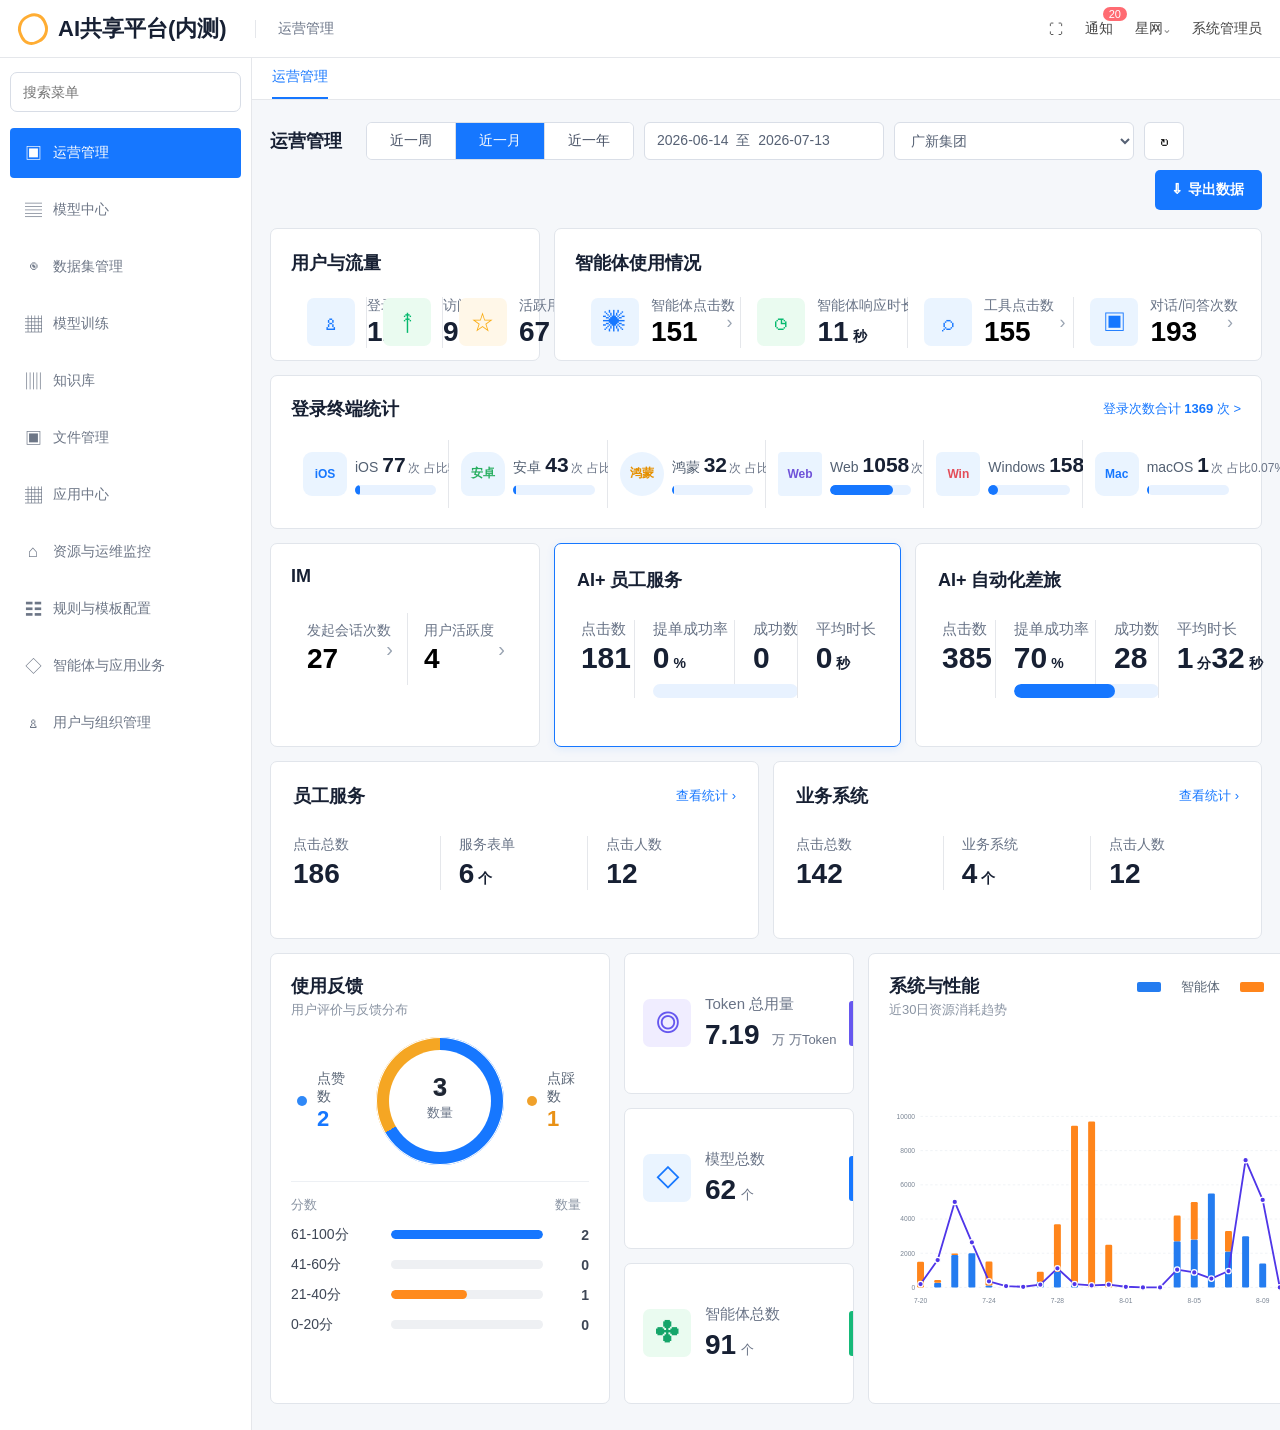
==== index.html @ bff128e5 "Add files via upload" ====
<!doctype html>
<html lang="zh-CN">
<head>
  <meta charset="UTF-8">
  <meta name="viewport" content="width=device-width, initial-scale=1.0">
  <title>AI共享平台 - 运营管理</title>
  <style>
    * { box-sizing: border-box; }
    :root { --blue:#1677ff; --line:#e5e7eb; --muted:#7b8493; --bg:#f5f7fa; --text:#172033; }
    body { margin:0; font-family:"Microsoft YaHei",Arial,sans-serif; color:var(--text); background:var(--bg); font-size:14px; }
    button, select, input { font:inherit; }
    button { cursor:pointer; }
    .topbar { height:58px; background:#fff; border-bottom:1px solid var(--line); display:flex; align-items:center; padding:0 18px; position:sticky; top:0; z-index:5; }
    .brand { display:flex; align-items:center; gap:10px; font-size:22px; font-weight:700; white-space:nowrap; }
    .brand-mark { width:30px; height:30px; border:3px solid #ffad33; border-radius:50% 42% 50% 40%; transform:rotate(-25deg); }
    .crumb { margin-left:28px; padding-left:22px; border-left:1px solid var(--line); color:#697386; }
    .top-actions { margin-left:auto; display:flex; gap:22px; align-items:center; color:#444; }
    .badge { position:relative; }
    .badge::after { content:"20"; position:absolute; top:-13px; right:-14px; background:#ff6b72; color:#fff; border-radius:10px; padding:1px 6px; font-size:11px; }
    .layout { display:grid; grid-template-columns:252px minmax(0,1fr); min-height:calc(100vh - 58px); }
    aside { background:#fff; border-right:1px solid var(--line); padding:14px 10px; }
    .search { width:100%; height:40px; border:1px solid #d8dde6; border-radius:7px; padding:0 12px; color:#687386; }
    nav { margin-top:16px; display:grid; gap:7px; }
    .nav-item { height:50px; display:flex; align-items:center; gap:11px; padding:0 14px; color:#6d7686; border-radius:4px; }
    .nav-item.active { background:var(--blue); color:#fff; }
    .nav-icon { width:18px; text-align:center; font-size:17px; }
    main { min-width:0; }
    .tabbar { height:42px; background:#fff; border-bottom:1px solid var(--line); padding-left:20px; display:flex; align-items:end; }
    .tab { color:var(--blue); border-bottom:2px solid var(--blue); padding:0 0 11px; }
    .content { padding:22px 18px 26px; }
    .toolbar { display:flex; align-items:center; gap:10px; margin-bottom:18px; flex-wrap:wrap; }
    h1 { font-size:18px; margin:0 14px 0 0; }
    .segmented { display:flex; border:1px solid #d9dee7; border-radius:6px; overflow:hidden; background:#fff; }
    .segmented button { border:0; border-right:1px solid #d9dee7; padding:9px 23px; background:#fff; color:#465064; }
    .segmented button:last-child { border-right:0; }
    .segmented button.active { background:var(--blue); color:#fff; }
    .field { height:38px; min-width:240px; border:1px solid #d9dee7; background:#fff; border-radius:6px; padding:0 12px; color:#566174; }
    select.field { min-width:240px; }
    .icon-btn { width:40px; height:38px; border:1px solid #d9dee7; background:#fff; border-radius:6px; font-size:18px; }
    .primary { margin-left:auto; border:0; border-radius:5px; background:var(--blue); color:#fff; height:40px; padding:0 18px; font-weight:600; }
    .grid { display:grid; grid-template-columns:1.05fr 1.35fr 1.35fr; gap:14px; margin-bottom:14px; }
    .card { background:#fff; border:1px solid #e1e5eb; border-radius:7px; min-width:0; }
    .card h2 { font-size:18px; margin:0; }
    .summary { grid-column:span 1; padding:22px 20px 12px; }
    .summary.wide { grid-column:span 2; }
    .metrics { display:grid; grid-template-columns:repeat(3,1fr); margin-top:22px; }
    .metrics.four { grid-template-columns:repeat(4,1fr); }
    .metric { display:flex; gap:12px; align-items:center; padding:0 16px; border-right:1px solid var(--line); min-width:0; }
    .metric:last-child { border-right:0; }
    .smart-action { display:flex; align-items:center; gap:12px; padding:0 16px; border:0; border-right:1px solid var(--line); background:#fff; text-align:left; min-width:0; cursor:pointer; position:relative; }
    .smart-action:last-child { border-right:0; }
    .smart-action:hover,.smart-action:focus-visible { background:#f5f9ff; outline:none; }
    .smart-action:hover .label,.smart-action:focus-visible .label { color:var(--blue); }
    .smart-action::after { content:"›"; position:absolute; right:8px; top:50%; transform:translateY(-50%); color:#9aa4b2; font-size:18px; }
    .smart-action .metric-icon { background:#eaf4ff; color:var(--blue); }
    .smart-action .label,.smart-action .value { display:block; }
    .metric-icon { width:48px; height:48px; border-radius:7px; display:grid; place-items:center; background:#eaf4ff; color:var(--blue); font-size:23px; flex:0 0 auto; }
    .metric:nth-child(2) .metric-icon { background:#eafbf0; color:#05b96e; }
    .metric:nth-child(3) .metric-icon { background:#fff7e8; color:#faad14; }
    .metric:nth-child(4) .metric-icon { background:#fff0f1; color:#ff4d5a; }
    .label { color:#687386; margin-bottom:2px; white-space:nowrap; }
    .value { font-size:28px; font-weight:700; line-height:1.1; }
    .value small { font-size:14px; margin-left:4px; }
    .terminal-card { padding:20px; margin-bottom:14px; }
    .card-title-row { display:flex; align-items:center; justify-content:space-between; }
    .hint { color:#8a93a3; font-size:13px; }
    .link-hint { border:0; background:transparent; padding:4px 0; color:var(--blue); cursor:pointer; }
    .link-hint:hover { text-decoration:underline; }
    .terminal-grid { display:grid; grid-template-columns:repeat(6,minmax(0,1fr)); margin-top:18px; }
    .terminal { position:relative; display:flex; align-items:center; gap:8px; padding:12px; border:0; border-right:1px solid var(--line); background:#fff; text-align:left; min-width:0; }
    .terminal:last-child { border-right:0; }
    .terminal:hover { background:#f7fbff; }
    .terminal.active { background:#f0f7ff; box-shadow:inset 0 -3px var(--blue); }
    .device { width:44px; height:44px; border:0; border-radius:9px; color:var(--blue); background:#eaf4ff; display:grid; place-items:center; font-size:12px; font-weight:700; flex:0 0 auto; }
    .terminal:nth-child(2) .device { color:#27ae60; border-radius:15px 15px 8px 8px; }
    .terminal:nth-child(3) .device { color:#e59000; border-radius:50%; }
    .terminal:nth-child(4) .device { color:#6f52d9; border-radius:4px; }
    .terminal:nth-child(5) .device { color:#e34d59; border-radius:6px; }
    .terminal-main { display:block; min-width:0; flex:1; }
    .terminal-line { display:flex; align-items:baseline; gap:4px; color:#5f6b7c; white-space:nowrap; }
    .terminal-name { color:#536072; font-size:14px; }
    .terminal-value { color:#172033; font-size:21px; font-weight:700; }
    .terminal-value small { font-size:12px; margin-left:2px; font-weight:400; color:#697386; }
    .terminal-share { color:#697386; font-size:12px; }
    .terminal-progress { display:block; height:10px; margin-top:8px; border-radius:6px; overflow:hidden; background:#e8f2ff; }
    .terminal-progress i { display:block; min-width:2px; height:100%; border-radius:6px; background:var(--blue); }
    .business { padding:22px 20px; min-height:164px; }
    .business .metrics { margin-top:26px; grid-template-columns:repeat(2,1fr); }
    .business .metric { padding-left:16px; }
    .im-action { min-height:72px; padding:0 16px; border:0; border-right:1px solid var(--line); background:#fff; text-align:left; cursor:pointer; position:relative; }
    .im-action:last-child { border-right:0; }
    .im-action:hover,.im-action:focus-visible { background:#f5f9ff; outline:none; }
    .im-action:hover .label,.im-action:focus-visible .label { color:var(--blue); }
    .im-action::after { content:"›"; position:absolute; right:14px; top:50%; transform:translateY(-50%); color:#9aa4b2; font-size:20px; }
    .im-action .label,.im-action .value { display:block; }
    .im-action .value { margin-top:4px; }
    .business.ai-card { min-height:204px; padding:24px 22px; }
    .business.ai-card { cursor:pointer; transition:border-color .18s,box-shadow .18s,transform .18s; }
    .business.ai-card:hover,.business.ai-card:focus-visible { border-color:var(--blue); box-shadow:0 4px 14px #1677ff24; transform:translateY(-1px); outline:none; }
    .business.ai-card.featured { border-color:var(--blue); box-shadow:0 2px 8px #1677ff1a; }
    .business.ai-card .metrics { grid-template-columns:.72fr 1.25fr .78fr 1fr; margin-top:28px; }
    .business.ai-card .metric { padding:0 18px; min-height:62px; align-items:flex-start; }
    .business.ai-card .metric:first-child { padding-left:4px; }
    .business.ai-card .metric:last-child { padding-right:0; }
    .business.ai-card .label { font-size:15px; }
    .business.ai-card .value { margin-top:2px; font-size:30px; white-space:nowrap; }
    .service-grid { display:grid; grid-template-columns:repeat(2,minmax(0,1fr)); gap:14px; margin-bottom:14px; }
    .service-card { min-height:178px; padding:22px; cursor:pointer; transition:border-color .18s,box-shadow .18s,transform .18s; }
    .service-card:hover,.service-card:focus-visible { border-color:var(--blue); box-shadow:0 4px 14px #1677ff24; transform:translateY(-1px); outline:none; }
    .service-card-head { display:flex; align-items:center; justify-content:space-between; gap:12px; }
    .service-card-head .more { color:var(--blue); font-size:13px; }
    .service-metrics { display:grid; grid-template-columns:repeat(3,1fr); margin-top:28px; }
    .service-metric { padding:0 18px; border-right:1px solid var(--line); min-width:0; }
    .service-metric:first-child { padding-left:0; }
    .service-metric:last-child { border-right:0; }
    .service-metric .value { margin-top:5px; font-size:28px; }
    .progress { width:145px; max-width:100%; height:14px; border-radius:7px; background:#e8f2ff; overflow:hidden; margin-top:10px; }
    .progress span { display:block; height:100%; background:var(--blue); border-radius:7px; }
    .lower { display:grid; grid-template-columns:minmax(340px,1.5fr) minmax(230px,1fr) minmax(600px,3fr); gap:14px; align-items:stretch; }
    .feedback, .chart { padding:20px; min-height:430px; overflow:hidden; }
    .resource-stats { display:grid; grid-template-rows:repeat(3,1fr); gap:14px; min-width:0; }
    .resource-stat { padding:20px 18px; display:flex; align-items:center; gap:14px; position:relative; overflow:hidden; }
    .resource-stat::after { content:""; position:absolute; right:0; top:34%; width:4px; height:32%; border-radius:3px 0 0 3px; background:#6657ef; }
    .resource-stat:nth-child(2)::after { background:#1677ff; }
    .resource-stat:nth-child(3)::after { background:#16b979; }
    .resource-icon { width:48px; height:48px; border-radius:7px; flex:0 0 auto; display:grid; place-items:center; background:#f0edff; color:#6657ef; font-size:23px; font-weight:700; }
    .resource-stat:nth-child(2) .resource-icon { background:#eaf4ff; color:#1677ff; }
    .resource-stat:nth-child(3) .resource-icon { background:#eafbf0; color:#16a56a; }
    .resource-label { color:#697386; font-size:15px; margin-bottom:5px; white-space:nowrap; }
    .resource-value { font-size:28px; font-weight:700; white-space:nowrap; }
    .resource-value small { font-size:13px; margin-left:5px; color:#697386; font-weight:400; }
    .panel-subtitle { color:#8a94a3; font-size:13px; margin-top:3px; }
    .feedback-overview { display:grid; grid-template-columns:1fr 150px 1fr; align-items:center; gap:12px; padding:18px 6px 16px; }
    .feedback-legend { display:flex; align-items:center; gap:10px; color:#596575; }
    .feedback-legend.right { justify-content:flex-end; }
    .legend-dot { width:10px; height:10px; border-radius:50%; flex:0 0 auto; background:#2f88f7; }
    .legend-dot.negative { background:#f0a12b; }
    .feedback-name { font-size:14px; }
    .feedback-number { font-size:22px; line-height:1.2; color:#1677ff; font-weight:700; }
    .feedback-number.negative { color:#e99116; }
    .donut { width:128px; height:128px; margin:auto; border-radius:50%; background:conic-gradient(#1677ff 0 66.667%,#f5a623 66.667%); position:relative; box-shadow:inset 0 0 0 1px #fff; }
    .donut::after { content:"3\A 数量"; white-space:pre; position:absolute; inset:13px; border-radius:50%; background:#fff; display:grid; place-items:center; text-align:center; color:#687386; font-size:13px; font-weight:400; line-height:1.8; }
    .donut::before { content:"3"; position:absolute; z-index:1; left:0; right:0; top:35px; text-align:center; color:#1f2633; font-size:26px; font-weight:700; }
    .score-list { border-top:1px solid #edf0f4; padding-top:14px; display:grid; gap:12px; }
    .score-head,.score-row { display:grid; grid-template-columns:88px minmax(100px,1fr) 34px; gap:12px; align-items:center; }
    .score-head { color:#8a94a3; font-size:13px; }
    .score-row { color:#3d4655; }
    .score-track { height:9px; border-radius:5px; background:#eef0f3; overflow:hidden; }
    .score-fill { display:block; height:100%; border-radius:5px; background:#1677ff; }
    .score-fill.negative { background:#ff8a1c; }
    .score-count { text-align:right; font-weight:600; }
    .chart-head { display:flex; align-items:flex-start; justify-content:space-between; gap:16px; }
    .chart-legend { display:flex; align-items:center; gap:20px; color:#596575; white-space:nowrap; font-size:13px; padding-top:4px; }
    .legend-bar { width:24px; height:10px; border-radius:2px; background:#247cf0; }
    .legend-bar.api { background:#ff851b; }
    .legend-line { width:24px; height:3px; background:#4f36e8; position:relative; }
    .legend-line::after { content:""; position:absolute; right:-1px; top:50%; width:8px; height:8px; border-radius:50%; background:#4f36e8; border:2px solid #fff; transform:translateY(-50%); box-shadow:0 0 0 1px #4f36e8; }
    .chart-area { height:350px; margin-top:14px; position:relative; }
    .chart-area svg { width:100%; height:100%; display:block; overflow:visible; }
    .chart-grid { stroke:#e7ebf0; stroke-width:1; stroke-dasharray:4 4; }
    .chart-axis-label { fill:#7a8594; font-size:11px; }
    .chart-bar-agent { fill:#247cf0; }
    .chart-bar-api { fill:#ff851b; }
    .chart-line { fill:none; stroke:#4f36e8; stroke-width:3; stroke-linejoin:round; stroke-linecap:round; }
    .chart-point { fill:#4f36e8; stroke:#fff; stroke-width:2; cursor:pointer; }
    .chart-hit { fill:transparent; cursor:pointer; }
    .chart-tooltip { position:absolute; display:none; pointer-events:none; min-width:138px; padding:9px 11px; border-radius:5px; background:#fff; border:1px solid #dfe4eb; box-shadow:0 6px 20px #1f263326; color:#3d4655; font-size:12px; line-height:1.8; z-index:2; }
    .chart-tooltip.show { display:block; }
    .toast { position:fixed; top:74px; left:50%; transform:translateX(-50%); background:#fff; border:1px solid #dfe5ec; box-shadow:0 5px 18px #0002; padding:11px 18px; border-radius:6px; opacity:0; pointer-events:none; transition:.2s; z-index:10; }
    .toast.show { opacity:1; }
    .loading .card { opacity:.55; }
    .detail-page { display:none; padding:0; background:#fff; min-height:calc(100vh - 100px); }
    .detail-page.show { display:block; }
    .dashboard-page.hide { display:none; }
    .detail-head { height:62px; padding:0 24px; border-bottom:1px solid var(--line); display:flex; align-items:center; gap:10px; font-size:17px; font-weight:600; }
    .back-link { border:0; background:transparent; color:var(--blue); padding:0; font-size:17px; }
    .detail-body { padding:22px 28px 28px; }
    .detail-tools { display:flex; justify-content:flex-end; align-items:center; gap:18px; margin-bottom:18px; flex-wrap:wrap; }
    .filters { display:flex; gap:10px; flex:1; justify-content:flex-end; min-width:0; }
    .filters .field { min-width:180px; }
    .filters .search-field { min-width:260px; }
    #detailDates { min-width:220px; }
    .table-wrap { overflow:auto; border:1px solid #edf0f4; border-width:0 0 1px; }
    .data-table { width:100%; border-collapse:collapse; min-width:1320px; table-layout:fixed; }
    .data-table th { height:58px; padding:0 16px; text-align:left; background:#f4f6f9; font-size:15px; white-space:nowrap; }
    .data-table td { height:62px; padding:0 16px; border-bottom:1px solid #eef0f3; color:#3d4655; white-space:nowrap; overflow:hidden; text-overflow:ellipsis; }
    .data-table tbody tr:nth-child(even) { background:#f7f9fc; }
    .data-table tbody tr:hover { background:#eef6ff; }
    .terminal-tag { display:inline-block; min-width:48px; padding:3px 8px; border:1px solid #91caff; border-radius:4px; color:#1677ff; text-align:center; background:#eaf4ff; }
    .status-ok { color:#16a56a; }
    .empty-row td { height:260px; text-align:center; color:#8b94a3; }
    .pagination { display:flex; justify-content:flex-end; align-items:center; gap:9px; padding-top:18px; color:#6f7785; }
    .pagination button { min-width:38px; height:38px; border:1px solid #e0e5ec; background:#f4f6f9; border-radius:4px; color:#333b49; }
    .pagination button.active { background:var(--blue); color:#fff; border-color:var(--blue); }
    .pagination button:disabled { opacity:.45; cursor:not-allowed; }
    .page-size { min-width:100px!important; width:100px; }
    .app-detail-body { padding:22px 28px 32px; }
    .app-toolbar { display:flex; align-items:center; gap:12px; margin-bottom:18px; flex-wrap:wrap; }
    .org-level-switch { position:relative; margin-left:auto; }
    .org-level-trigger { width:250px; height:40px; padding:0 14px; display:flex; align-items:center; justify-content:space-between; border:1px solid #cfd7e3; border-radius:5px; background:#fff; color:#3e4858; font-size:14px; }
    .org-level-trigger:hover,.org-level-trigger[aria-expanded="true"] { border-color:#4096ff; box-shadow:0 0 0 2px rgba(22,119,255,.08); }
    .org-level-trigger .chevron { color:#8b94a3; transition:transform .18s; }
    .org-level-trigger[aria-expanded="true"] .chevron { transform:rotate(180deg); }
    .org-level-menu { position:absolute; z-index:20; top:46px; left:0; width:520px; display:none; grid-template-columns:220px 1fr; border:1px solid #dfe4ec; border-radius:5px; background:#fff; box-shadow:0 8px 24px rgba(31,45,61,.14); overflow:hidden; }
    .org-level-menu.show { display:grid; }
    .org-level-column { min-height:250px; padding:10px 0; }
    .org-level-column + .org-level-column { border-left:1px solid #e8ebf0; }
    .org-level-option { width:100%; min-height:44px; padding:0 16px; display:flex; align-items:center; gap:10px; border:0; background:#fff; color:#4e5969; text-align:left; }
    .org-level-option:hover { background:#f5f9ff; }
    .org-level-option.active { color:#1677ff; font-weight:600; background:#f0f7ff; }
    .org-level-option .radio { width:16px; height:16px; border:1px solid #d6dce5; border-radius:50%; flex:0 0 auto; }
    .org-level-option.active .radio { border:5px solid #4096ff; }
    .org-level-option .next { margin-left:auto; color:#8b94a3; font-size:20px; }
    .app-tabs { display:flex; border-bottom:1px solid var(--line); margin-bottom:18px; }
    .app-tab { height:42px; padding:0 20px; border:0; border-bottom:2px solid transparent; background:#fff; color:#596575; }
    .app-tab.active { color:var(--blue); border-bottom-color:var(--blue); font-weight:600; }
    .app-filters { margin-left:auto; display:flex; gap:10px; }
    .org-level-switch + .app-filters { margin-left:0; }
    .app-summary { display:grid; grid-template-columns:repeat(4,1fr); gap:12px; margin-bottom:18px; }
    .app-summary.hide { display:none; }
    .app-stat { border:1px solid var(--line); background:#fff; border-radius:6px; padding:16px 18px; }
    .app-stat-label { color:#687386; margin-bottom:6px; }
    .app-stat-value { font-size:27px; font-weight:700; }
    .app-stat:nth-child(2) .app-stat-value { color:#1677ff; }
    .app-stat:nth-child(3) .app-stat-value { color:#08a66c; }
    .app-stat:nth-child(4) .app-stat-value { color:#d48806; }
    .app-panel { border:1px solid var(--line); background:#fff; border-radius:7px; overflow:hidden; }
    .app-panel-head { height:54px; padding:0 16px; display:flex; align-items:center; gap:10px; border-bottom:1px solid var(--line); font-size:16px; font-weight:600; }
    .app-panel-head .hint { margin-left:auto; }
    .app-table { width:100%; border-collapse:collapse; table-layout:fixed; }
    .app-table th { height:48px; padding:0 14px; background:#f4f6f9; text-align:left; white-space:nowrap; }
    .app-table td { height:54px; padding:0 14px; border-top:1px solid #edf0f4; color:#3e4858; overflow:hidden; text-overflow:ellipsis; white-space:nowrap; }
    .app-table tbody tr:hover { background:#f7fbff; }
    .app-link { border:0; background:transparent; color:var(--blue); padding:4px; }
    .app-link:disabled { color:#b8c0cc; cursor:not-allowed; text-decoration:none; }
    .app-actions { display:flex; align-items:center; gap:8px; white-space:nowrap; }
    .app-back-org { border:0; background:transparent; color:var(--blue); padding:0; }
    .status-tag { display:inline-block; padding:2px 8px; border-radius:4px; background:#eaf4ff; color:#1677ff; }
    .status-tag.approved { background:#eafbf0; color:#07965f; }
    .status-tag.rejected { background:#fff1f0; color:#cf3f3f; }
    .direct-person-note { margin-left:6px; color:#d46b08; font-size:12px; }
    .app-empty { height:220px!important; text-align:center; color:#8b94a3!important; }
    .app-record-view { display:none; }
    .app-record-view.show { display:block; }
    .app-org-view.hide { display:none; }
    @media (max-width:1200px) { .layout{grid-template-columns:200px 1fr}.grid{grid-template-columns:1fr 1fr}.summary.wide{grid-column:span 1}.terminal-grid{grid-template-columns:repeat(2,1fr)}.terminal:nth-child(even){border-right:0}.terminal:nth-child(-n+4){border-bottom:1px solid var(--line)}.service-grid{grid-template-columns:1fr 1fr}.lower{grid-template-columns:1fr}.primary{margin-left:0}.app-summary{grid-template-columns:repeat(2,1fr)} }
    @media (max-width:760px) { .layout{display:block} aside{display:none}.crumb,.top-actions span:not(:last-child){display:none}.content{padding:14px}.grid{grid-template-columns:1fr}.metrics,.metrics.four{grid-template-columns:1fr}.metric{border-right:0;border-bottom:1px solid var(--line);padding:12px 4px}.terminal-grid{grid-template-columns:1fr}.terminal{border-right:0;border-bottom:1px solid var(--line)!important}.field,select.field{width:100%;min-width:0}.segmented{width:100%}.segmented button{flex:1;padding:9px}.service-grid{grid-template-columns:1fr}.service-metrics{grid-template-columns:1fr}.service-metric{border-right:0;border-bottom:1px solid var(--line);padding:12px 0}.lower{grid-template-columns:1fr}.feedback-overview{grid-template-columns:1fr 118px 1fr}.donut{width:108px;height:108px}.donut::before{top:27px}.chart-head{display:block}.chart-legend{margin-top:10px}.chart-area{height:250px}.detail-body,.app-detail-body{padding:16px}.filters{display:grid;grid-template-columns:1fr;width:100%}.filters .field,.filters .search-field{min-width:0}.pagination{justify-content:flex-start;overflow:auto}.app-summary{grid-template-columns:1fr 1fr}.org-level-switch{width:100%;margin-left:0}.org-level-trigger{width:100%}.org-level-menu{width:100%;grid-template-columns:42% 58%}.app-filters{display:grid;grid-template-columns:1fr;width:100%;margin-left:0}.app-panel{overflow:auto}.app-table{min-width:860px} }
  </style>
</head>
<body>
  <div id="toast" class="toast">数据已刷新</div>
  <header class="topbar">
    <div class="brand"><span class="brand-mark"></span>AI共享平台(内测)</div>
    <div class="crumb">运营管理</div>
    <div class="top-actions"><span>⛶</span><span class="badge">通知</span><span>星网⌄</span><span>系统管理员</span></div>
  </header>
  <div class="layout">
    <aside>
      <input class="search" placeholder="搜索菜单" aria-label="搜索菜单">
      <nav>
        <div class="nav-item active"><span class="nav-icon">▣</span>运营管理</div>
        <div class="nav-item"><span class="nav-icon">▤</span>模型中心</div><div class="nav-item"><span class="nav-icon">◉</span>数据集管理</div>
        <div class="nav-item"><span class="nav-icon">▦</span>模型训练</div><div class="nav-item"><span class="nav-icon">▥</span>知识库</div>
        <div class="nav-item"><span class="nav-icon">▣</span>文件管理</div><div class="nav-item"><span class="nav-icon">▦</span>应用中心</div>
        <div class="nav-item"><span class="nav-icon">⌂</span>资源与运维监控</div><div class="nav-item"><span class="nav-icon">☷</span>规则与模板配置</div>
        <div class="nav-item"><span class="nav-icon">◇</span>智能体与应用业务</div><div class="nav-item"><span class="nav-icon">♙</span>用户与组织管理</div>
      </nav>
    </aside>
    <main>
      <div class="tabbar"><span class="tab">运营管理</span></div>
      <section class="content dashboard-page" id="content">
        <div class="toolbar">
          <h1>运营管理</h1>
          <div class="segmented" id="range"><button>近一周</button><button class="active">近一月</button><button>近一年</button></div>
          <input class="field" id="dates" value="2026-06-14  至  2026-07-13" aria-label="日期范围">
          <select class="field" id="org" aria-label="组织"><option>广新集团</option><option>广新控股</option><option>全部组织</option></select>
          <button class="icon-btn" id="refresh" title="刷新数据" aria-label="刷新数据">↻</button>
          <button class="primary" id="export">⇩&nbsp; 导出数据</button>
        </div>
        <div class="grid">
          <div class="card summary"><h2>用户与流量</h2><div class="metrics">
            <div class="metric"><span class="metric-icon">♙</span><div><div class="label">登录人数</div><div class="value" data-k="login">128</div></div></div>
            <div class="metric"><span class="metric-icon">↟</span><div><div class="label">访问次数</div><div class="value">909</div></div></div>
             <div class="metric"><span class="metric-icon">☆</span><div><div class="label">活跃用户数</div><div class="value">67</div></div></div>
           </div>
          </div>
          <div class="card summary wide"><h2>智能体使用情况</h2><div class="metrics four">
            <button class="smart-action" data-service="agentClick" aria-label="查看智能体点击统计"><span class="metric-icon">✺</span><span><span class="label">智能体点击数</span><span class="value">151</span></span></button>
            <div class="metric"><span class="metric-icon">◷</span><div><div class="label">智能体响应时长</div><div class="value">11<small>秒</small></div></div></div>
            <button class="smart-action" data-service="toolClick" aria-label="查看工具点击统计"><span class="metric-icon">⌕</span><span><span class="label">工具点击数</span><span class="value">155</span></span></button>
            <button class="smart-action" data-service="qaCount" aria-label="查看对话问答统计"><span class="metric-icon">▣</span><span><span class="label">对话/问答次数</span><span class="value">193</span></span></button>
           </div>
         </div>
        </div>

        <div class="card terminal-card">
          <div class="card-title-row"><h2>登录终端统计</h2><button class="hint link-hint" id="terminalHint" title="查看登录记录明细">登录次数合计 <b>1369</b> 次 ></button></div>
          <div class="terminal-grid" id="terminals"></div>
        </div>

        <div class="grid">
          <div class="card business"><h2>IM</h2><div class="metrics"><button class="im-action" data-service="imSession" aria-label="查看发起会话次数统计"><span class="label">发起会话次数</span><span class="value">27</span></button><button class="im-action" data-service="imActive" aria-label="查看用户活跃度统计"><span class="label">用户活跃度</span><span class="value">4</span></button></div></div>
          <div class="card business ai-card featured" data-service="aiEmployee" role="button" tabindex="0" aria-label="查看AI+员工服务申请统计"><h2>AI+ 员工服务</h2><div class="metrics"><div class="metric"><div><div class="label">点击数</div><div class="value">181</div></div></div><div class="metric"><div><div class="label">提单成功率</div><div class="value">0<small>%</small></div><div class="progress"><span style="width:0%"></span></div></div></div><div class="metric"><div><div class="label">成功数</div><div class="value">0</div></div></div><div class="metric"><div><div class="label">平均时长</div><div class="value">0<small>秒</small></div></div></div></div></div>
          <div class="card business ai-card" data-service="travel" role="button" tabindex="0" aria-label="查看AI+自动化差旅申请统计"><h2>AI+ 自动化差旅</h2><div class="metrics"><div class="metric"><div><div class="label">点击数</div><div class="value">385</div></div></div><div class="metric"><div><div class="label">提单成功率</div><div class="value">70<small>%</small></div><div class="progress"><span style="width:70%"></span></div></div></div><div class="metric"><div><div class="label">成功数</div><div class="value">28</div></div></div><div class="metric"><div><div class="label">平均时长</div><div class="value">1<small>分</small>32<small>秒</small></div></div></div></div></div>
        </div>
        <div class="service-grid">
          <div class="card service-card" data-service="employeePortal" role="button" tabindex="0" aria-label="查看员工服务点击统计"><div class="service-card-head"><h2>员工服务</h2><span class="more">查看统计 ›</span></div><div class="service-metrics"><div class="service-metric"><div class="label">点击总数</div><div class="value" data-service-total="employeePortal">0</div></div><div class="service-metric"><div class="label">服务表单</div><div class="value">6<small>个</small></div></div><div class="service-metric"><div class="label">点击人数</div><div class="value" data-service-users="employeePortal">0</div></div></div></div>
          <div class="card service-card" data-service="business" role="button" tabindex="0" aria-label="查看业务系统点击统计"><div class="service-card-head"><h2>业务系统</h2><span class="more">查看统计 ›</span></div><div class="service-metrics"><div class="service-metric"><div class="label">点击总数</div><div class="value" data-service-total="business">0</div></div><div class="service-metric"><div class="label">业务系统</div><div class="value">4<small>个</small></div></div><div class="service-metric"><div class="label">点击人数</div><div class="value" data-service-users="business">0</div></div></div></div>
        </div>
        <div class="lower">
          <div class="card feedback">
            <h2>使用反馈</h2><div class="panel-subtitle">用户评价与反馈分布</div>
            <div class="feedback-overview">
              <div class="feedback-legend"><span class="legend-dot"></span><div><div class="feedback-name">点赞数</div><div class="feedback-number">2</div></div></div>
              <div class="donut" aria-label="反馈总量3条，点赞2条，点踩1条"></div>
              <div class="feedback-legend right"><span class="legend-dot negative"></span><div><div class="feedback-name">点踩数</div><div class="feedback-number negative">1</div></div></div>
            </div>
            <div class="score-list">
              <div class="score-head"><span>分数</span><span></span><span>数量</span></div>
              <div class="score-row"><span>61-100分</span><div class="score-track"><span class="score-fill" style="width:100%"></span></div><span class="score-count">2</span></div>
              <div class="score-row"><span>41-60分</span><div class="score-track"><span class="score-fill" style="width:0%"></span></div><span class="score-count">0</span></div>
              <div class="score-row"><span>21-40分</span><div class="score-track"><span class="score-fill negative" style="width:50%"></span></div><span class="score-count">1</span></div>
              <div class="score-row"><span>0-20分</span><div class="score-track"><span class="score-fill negative" style="width:0%"></span></div><span class="score-count">0</span></div>
            </div>
          </div>
          <div class="resource-stats">
            <div class="card resource-stat"><span class="resource-icon">◎</span><div><div class="resource-label">Token 总用量</div><div class="resource-value">7.19 <small>万 万Token</small></div></div></div>
            <div class="card resource-stat"><span class="resource-icon">◇</span><div><div class="resource-label">模型总数</div><div class="resource-value">62<small>个</small></div></div></div>
            <div class="card resource-stat"><span class="resource-icon">✣</span><div><div class="resource-label">智能体总数</div><div class="resource-value">91<small>个</small></div></div></div>
          </div>
          <div class="card chart">
            <div class="chart-head"><div><h2 id="chartTitle">系统与性能</h2><div class="panel-subtitle">近30日资源消耗趋势</div></div><div class="chart-legend"><span class="legend-bar"></span><span>智能体</span><span class="legend-bar api"></span><span>API调用</span><span class="legend-line"></span><span>人均消耗</span></div></div>
            <div class="chart-area" id="chart"><div class="chart-tooltip" id="chartTooltip"></div></div>
          </div>
        </div>
      </section>
      <section class="detail-page" id="detailPage">
        <div class="detail-head"><button class="back-link" id="backDashboard">运营管理</button><span>›</span><span id="detailTitle">登录终端统计</span></div>
        <div class="app-detail-body">
          <div class="app-tabs"><button class="app-tab active" data-login-view="org">组织机构统计</button><button class="app-tab" data-login-view="records">登录明细</button></div>
          <div class="app-toolbar">
            <strong id="loginSubtitle">按组织机构统计不同终端登录次数</strong>
            <div class="org-level-switch" id="loginOrgLevelSwitch">
              <button class="org-level-trigger" id="loginOrgLevelTrigger" aria-haspopup="true" aria-expanded="false"><span id="loginOrgLevelLabel">广新集团</span><span class="chevron">⌃</span></button>
              <div class="org-level-menu" id="loginOrgLevelMenu">
                <div class="org-level-column"><button class="org-level-option active" id="loginOrgRoot"><span class="radio"></span><span>广新集团</span><span class="next">›</span></button></div>
                <div class="org-level-column" id="loginOrgLevelChildren"></div>
              </div>
            </div>
            <button class="icon-btn" id="loginRefresh" title="刷新登录统计" aria-label="刷新登录统计">↻</button>
          </div>
          <div class="app-summary" id="loginSummary"></div>
          <div class="app-org-view" id="loginOrgView">
            <div class="app-panel"><div class="app-panel-head"><span class="hint" id="loginOrgStatHint"></span></div><table class="app-table"><thead><tr><th style="width:150px">所属企业</th><th style="width:190px">所属部门</th><th>iOS</th><th>安卓</th><th>鸿蒙</th><th>Web</th><th>Windows</th><th>macOS</th><th style="width:90px">登录总数</th><th style="width:300px">操作</th></tr></thead><tbody id="loginOrgRows"></tbody></table></div>
          </div>
          <div class="app-record-view" id="loginRecordView">
            <div class="detail-tools"><button class="app-back-org" id="backLoginOrg">‹ 返回组织统计</button><div class="filters"><input class="field search-field" id="detailSearch" placeholder="搜索访问编号、用户名或 IP" aria-label="搜索明细"><select class="field" id="detailOrg" aria-label="所属企业"><option value="">全部企业</option><option>AI项目组</option><option>集团总部</option><option>香港投资</option><option>国义招标</option><option>广新研究院</option></select><select class="field" id="detailTerminal" aria-label="终端类型"><option value="">全部终端</option><option>iOS</option><option>安卓</option><option>鸿蒙</option><option>Web</option><option>Windows</option><option>macOS</option></select><input class="field" id="detailDates" value="2026-06-14  至  2026-07-13" aria-label="日期范围"></div></div>
            <div class="table-wrap"><table class="data-table"><thead><tr><th style="width:70px">序号</th><th style="width:110px">访问编号</th><th style="width:140px">用户名</th><th style="width:170px">所属企业</th><th style="width:190px">所属部门</th><th style="width:110px">终端类型</th><th style="width:145px">地址</th><th style="width:90px">状态</th><th style="width:120px">描述</th><th style="width:180px">访问时间</th></tr></thead><tbody id="detailRows"></tbody></table></div>
            <div class="pagination"><span id="detailTotal">共 0 条</span><select class="field page-size" id="pageSize"><option value="10">10条/页</option><option value="20">20条/页</option></select><button id="pagePrev" aria-label="上一页">‹</button><span id="pageNumbers"></span><button id="pageNext" aria-label="下一页">›</button></div>
          </div>
        </div>
      </section>
      <section class="detail-page" id="applicationPage">
        <div class="detail-head"><button class="back-link" id="backApplication">运营管理</button><span>›</span><span id="applicationTitle">员工服务点击统计</span></div>
        <div class="app-detail-body">
          <div class="app-tabs"><button class="app-tab active" data-app-view="org">组织机构统计</button><button class="app-tab" id="recordTab" data-app-view="records">点击明细</button></div>
          <div class="app-toolbar">
            <strong id="applicationSubtitle">按组织机构统计不同表单点击总数</strong>
            <div class="org-level-switch" id="orgLevelSwitch">
              <button class="org-level-trigger" id="orgLevelTrigger" aria-haspopup="true" aria-expanded="false"><span id="orgLevelLabel">广新集团</span><span class="chevron">⌃</span></button>
              <div class="org-level-menu" id="orgLevelMenu">
                <div class="org-level-column"><button class="org-level-option active" data-org-level="root"><span class="radio"></span><span>广新集团</span><span class="next">›</span></button></div>
                <div class="org-level-column" id="orgLevelChildren"></div>
              </div>
            </div>
            <div class="app-filters"><input class="field" id="appSearch" placeholder="搜索组织或点击人" aria-label="搜索点击记录"><select class="field" id="appType" aria-label="点击对象"></select><button class="icon-btn" id="appRefresh" title="刷新统计" aria-label="刷新统计">↻</button></div>
          </div>
          <div class="app-summary" id="appSummary"></div>
          <div class="app-org-view" id="appOrgView">
            <div class="app-panel"><div class="app-panel-head"><span class="hint" id="orgStatHint"></span></div><table class="app-table"><thead><tr id="appOrgHead"></tr></thead><tbody id="appOrgRows"></tbody></table></div>
          </div>
          <div class="app-record-view" id="appRecordView">
            <div class="app-panel"><div class="app-panel-head"><button class="app-back-org" id="backOrgStats">‹ 返回组织统计</button><span id="recordPanelTitle">全部点击明细</span><span class="hint" id="recordStatHint"></span></div><table class="app-table"><thead><tr id="appRecordHead"></tr></thead><tbody id="appRecordRows"></tbody></table></div>
          </div>
        </div>
      </section>
    </main>
  </div>
  <script>
    const datasets = {
      '近一周': [18, 10, 7, 250, 37, 0],
      '近一月': [77, 43, 32, 1058, 158, 1],
      '近一年': [924, 516, 384, 12696, 1896, 12]
    };
    const terminalNames = ['iOS', '安卓', '鸿蒙', 'Web', 'Windows', 'macOS'];
    const baseUsers = [
      ['张三','AI项目组','星网','192.0.2.11'],['李四','AI项目组','星网','192.0.2.12'],
      ['王五','集团总部','数智管理部','192.0.2.13'],['赵六','AI项目组','星网','192.0.2.14'],
      ['钱七','香港投资','运营管理部','192.0.2.15'],['孙八','国义招标','信息中心','192.0.2.16'],
      ['周九','广新研究院','数字与人工智能部','192.0.2.17'],['吴十','集团总部','资本投资中心','192.0.2.18'],
      ['郑十一','国义招标','信息中心','192.0.2.19'],['冯十二','集团总部','财务管理部','192.0.2.20'],
      ['陈十三','集团总部','财务资金部','192.0.2.21'],['褚十四','广新研究院','本级（直属人员）','192.0.2.22']
    ];
    const mockLoginRecords = Array.from({length:1369}, (_,i) => {
      const user = baseUsers[i % baseUsers.length];
      const terminal = i < 77 ? 'iOS' : i < 120 ? '安卓' : i < 152 ? '鸿蒙' : i < 1210 ? 'Web' : i < 1368 ? 'Windows' : 'macOS';
      const hour = String(17 - (i % 9)).padStart(2,'0');
      const minute = String((14 + i * 7) % 60).padStart(2,'0');
      const second = String((36 + i * 11) % 60).padStart(2,'0');
      return { id:174187-i*31, name:user[0], org:user[1], dept:user[2], terminal, ip:user[3], status:'成功', desc:'登录成功', time:`2026-07-${String(13-Math.floor(i/42)).padStart(2,'0')} ${hour}:${minute}:${second}` };
    });
    const applicationConfigs = {
      agentClick: { title:'智能体点击数', detailTitle:'智能体点击数统计', prefix:'ZNT', count:151, mode:'click', orgOnly:true, objectLabel:'智能体名称', orgSubtitle:'按机构统计不同智能体点击数，可查看上下级机构', types:['广新智能助手','AI+财务自动差旅','智能问答','法智小新','智能摘要','智能数据'], terms:{ action:'点击', total:'智能体点击数', people:'点击人数', person:'点击人', time:'点击时间', detail:'点击明细', record:'点击记录' } },
      toolClick: { title:'工具点击数', detailTitle:'工具点击数统计', prefix:'GJ', count:155, mode:'click', orgOnly:true, objectLabel:'工具名称', orgSubtitle:'按机构统计不同工具点击数，可查看上下级机构', types:['知识库检索','文件解析','数据查询','表单生成'], terms:{ action:'点击', total:'工具点击数', people:'点击人数', person:'点击人', time:'点击时间', detail:'点击明细', record:'点击记录' } },
      qaCount: { title:'对话/问答次数', detailTitle:'对话/问答次数统计', prefix:'WD', count:193, mode:'click', orgOnly:true, objectLabel:'问答场景', orgSubtitle:'按机构统计不同问答场景次数，可查看上下级机构', types:['智能问答','政策咨询','财务问答','制度查询'], terms:{ action:'问答', total:'对话/问答次数', people:'使用人数', person:'用户', time:'发起时间', detail:'问答明细', record:'问答记录' } },
      imSession: { title:'IM - 发起会话次数', prefix:'IMH', count:27, mode:'im', objectLabel:'统计类型', orgSubtitle:'按机构统计发起会话次数，可下钻查看下级机构', showTypes:false, types:['发起会话'], terms:{ action:'会话', total:'发起会话次数', people:'发起人数', person:'发起人', time:'创建时间', detail:'会话明细', record:'会话记录' } },
      imActive: { title:'IM - 用户活跃度', prefix:'IMY', count:4, mode:'im', objectLabel:'统计类型', orgSubtitle:'按机构统计用户活跃度，可下钻查看下级机构', showTypes:false, types:['用户活跃'], terms:{ action:'活跃', total:'用户活跃数', people:'活跃人数', person:'用户名', time:'活跃时间', detail:'活跃明细', record:'活跃记录' } },
      aiEmployee: { title:'AI+ 员工服务', prefix:'AIYG', count:24, mode:'application', objectLabel:'单据类型', types:['请休假申请','加班申请','收入证明'] },
      travel: { title:'AI+ 自动化差旅', prefix:'CL', count:28, mode:'application', objectLabel:'单据类型', types:['出差申请','日常报账单','单人差旅报账单'] },
      employeePortal: { title:'员工服务', prefix:'YG', count:186, mode:'click', objectLabel:'服务表单', types:['加班申请','相对方准入','请休假','报销单','出差申请','合同申请'] },
      business: { title:'业务系统', prefix:'XT', count:142, mode:'click', objectLabel:'业务系统', types:['数字人力系统','财务共享系统','AI共享平台','法务系统'] }
    };
    function createApplicationRecords(key) {
      const config=applicationConfigs[key],offsets={agentClick:7,toolClick:8,qaCount:9,imSession:2,imActive:4,aiEmployee:1,travel:6,employeePortal:0,business:3};
      return Array.from({length:config.count},(_,i)=>{
        const user=baseUsers[(i*5+offsets[key])%baseUsers.length];
        return { id:`${config.prefix}202608${String(1001+i).padStart(4,'0')}`, name:user[0], org:user[1], dept:user[2], type:config.types[(i+(i%5===0?1:0))%config.types.length], submittedAt:`2026-08-${String(18-(i%15)).padStart(2,'0')} ${String(8+(i%10)).padStart(2,'0')}:${String((i*7)%60).padStart(2,'0')}:${String((i*11)%60).padStart(2,'0')}` };
      });
    }
    const mockApplicationRecords={ agentClick:createApplicationRecords('agentClick'), toolClick:createApplicationRecords('toolClick'), qaCount:createApplicationRecords('qaCount'), imSession:createApplicationRecords('imSession'), imActive:createApplicationRecords('imActive'), aiEmployee:createApplicationRecords('aiEmployee'), travel:createApplicationRecords('travel'), employeePortal:createApplicationRecords('employeePortal'), business:createApplicationRecords('business') };
    let activeRange = '近一月';
    let activeTerminal = '';
    let detailPageNo = 1;
    let loginView = 'org';
    let loginDrillEnterprise = '';
    let loginCurrentEnterprise = '';
    let loginCurrentOrg = '';
    let activeService = 'employeePortal';
    let appView = 'org';
    let appCurrentOrg = '';
    let appCurrentEnterprise = '';
    let appDrillEnterprise = '';
    const terminalBox = document.getElementById('terminals');
    const content = document.getElementById('content');
    const toast = document.getElementById('toast');

    function showToast(message) {
      toast.textContent = message; toast.classList.add('show');
      clearTimeout(window.toastTimer); window.toastTimer = setTimeout(() => toast.classList.remove('show'), 1800);
    }
    function renderTerminals() {
      const values = datasets[activeRange];
      const total = values.reduce((a,b) => a+b, 0);
      terminalBox.innerHTML = terminalNames.map((name,i) => { const share=values[i]/total*100; return `<button class="terminal ${activeTerminal===name?'active':''}" data-name="${name}" title="查看${name}终端登录记录"><span class="device">${name==='Windows'?'Win':name==='macOS'?'Mac':name}</span><span class="terminal-main"><span class="terminal-line"><span class="terminal-name">${name}</span><span class="terminal-value">${values[i]}<small>次</small></span><span class="terminal-share">占比${share.toFixed(2)}%</span></span><span class="terminal-progress"><i style="width:${share}%"></i></span></span></button>` }).join('');
      document.getElementById('terminalHint').innerHTML = `登录次数合计 <b>${total}</b> 次 >`;
      terminalBox.querySelectorAll('button').forEach(btn => btn.onclick = () => {
        activeTerminal = activeTerminal === btn.dataset.name ? '' : btn.dataset.name;
        document.getElementById('chartTitle').textContent = activeTerminal ? `${activeTerminal}终端趋势` : '系统与性能';
        renderTerminals(); showToast(activeTerminal ? `已筛选${activeTerminal}终端` : '已取消终端筛选');
      });
    }
    function renderChart() {
      const agents=[0,280,1900,2000,120,0,0,320,900,250,0,0,0,0,0,2700,2800,5500,2100,3000,1400,0,600,3400,200,3100,3600,1600,2500,900];
      const apiCalls=[1500,160,80,0,1400,0,0,600,2800,9200,9700,2500,0,0,0,1500,2200,0,1200,0,0,0,0,400,0,1100,700,0,1800,400];
      const averages=[5,40,125,66,9,2,1,4,28,5,3,4,1,0,0,26,22,13,24,186,128,0,34,91,9,124,224,76,63,35];
      const start=new Date('2026-07-20T00:00:00');
      const dates=agents.map((_,i)=>{const d=new Date(start);d.setDate(start.getDate()+i);return `${d.getMonth()+1}-${String(d.getDate()).padStart(2,'0')}`});
      const width=920,height=330,pad={left:52,right:50,top:14,bottom:34},plotW=width-pad.left-pad.right,plotH=height-pad.top-pad.bottom;
      const x=i=>pad.left+(plotW/(agents.length-1))*i, yTotal=v=>pad.top+plotH-(v/10000)*plotH, yAvg=v=>pad.top+plotH-(v/250)*plotH;
      const grid=[0,2000,4000,6000,8000,10000];
      const gridSvg=grid.map(v=>{const y=yTotal(v);return `<line class="chart-grid" x1="${pad.left}" y1="${y}" x2="${width-pad.right}" y2="${y}"/><text class="chart-axis-label" x="${pad.left-9}" y="${y+4}" text-anchor="end">${v}</text><text class="chart-axis-label" x="${width-pad.right+9}" y="${y+4}">${Math.round(v/10000*250)}</text>`}).join('');
      const bars=agents.map((agent,i)=>{const api=apiCalls[i],barW=Math.max(7,plotW/agents.length*.42),agentY=yTotal(agent),agentH=pad.top+plotH-agentY,stackY=yTotal(agent+api),apiH=agentY-stackY;return `<rect class="chart-bar-agent" x="${x(i)-barW/2}" y="${agentY}" width="${barW}" height="${agentH}" rx="2"/><rect class="chart-bar-api" x="${x(i)-barW/2}" y="${stackY}" width="${barW}" height="${apiH}" rx="2"/>`}).join('');
      const points=averages.map((v,i)=>`${x(i)},${yAvg(v)}`).join(' ');
      const dots=averages.map((v,i)=>`<circle class="chart-point" cx="${x(i)}" cy="${yAvg(v)}" r="4.5"/>`).join('');
      const labels=dates.map((date,i)=>i%4===0?`<text class="chart-axis-label" x="${x(i)}" y="${height-8}" text-anchor="middle">${date}</text>`:'').join('');
      const hits=agents.map((_,i)=>`<rect class="chart-hit" data-index="${i}" x="${x(i)-plotW/agents.length/2}" y="${pad.top}" width="${plotW/agents.length}" height="${plotH}"/>`).join('');
      document.getElementById('chart').innerHTML=`<svg viewBox="0 0 ${width} ${height}" role="img" aria-label="近30日智能体、API调用与人均消耗趋势">${gridSvg}${bars}<polyline class="chart-line" points="${points}"/>${dots}${labels}${hits}</svg><div class="chart-tooltip" id="chartTooltip"></div>`;
      const tip=document.getElementById('chartTooltip');
      document.querySelectorAll('.chart-hit').forEach(hit=>{hit.onmouseenter=e=>{const i=Number(hit.dataset.index);tip.innerHTML=`<b>2026-${dates[i]}</b><br>智能体：${agents[i].toLocaleString()}<br>API调用：${apiCalls[i].toLocaleString()}<br>人均消耗：${averages[i]}`;tip.classList.add('show')};hit.onmousemove=e=>{const box=document.getElementById('chart').getBoundingClientRect();tip.style.left=`${Math.min(e.clientX-box.left+12,box.width-155)}px`;tip.style.top=`${Math.max(8,e.clientY-box.top-88)}px`};hit.onmouseleave=()=>tip.classList.remove('show')});
    }
    function getFilteredRecords() {
      const keyword = document.getElementById('detailSearch').value.trim().toLowerCase();
      const org = document.getElementById('detailOrg').value;
      const terminal = document.getElementById('detailTerminal').value;
      return mockLoginRecords.filter(row => (!keyword || `${row.id} ${row.name} ${row.ip}`.toLowerCase().includes(keyword)) && (!org || row.org === org) && (!terminal || row.terminal === terminal) && (!loginCurrentEnterprise || row.org===loginCurrentEnterprise) && (!loginCurrentOrg || row.dept===loginCurrentOrg));
    }
    function renderDetails() {
      const filtered = getFilteredRecords();
      const size = Number(document.getElementById('pageSize').value);
      const pages = Math.max(1, Math.ceil(filtered.length / size));
      detailPageNo = Math.min(detailPageNo, pages);
      const rows = filtered.slice((detailPageNo-1)*size, detailPageNo*size);
      document.getElementById('detailRows').innerHTML = rows.length ? rows.map((row,i) => `<tr><td>${(detailPageNo-1)*size+i+1}</td><td>${row.id}</td><td>${row.name}</td><td>${row.org}</td><td>${row.dept}</td><td><span class="terminal-tag">${row.terminal}</span></td><td>${row.ip}</td><td class="status-ok">${row.status}</td><td>${row.desc}</td><td>${row.time}</td></tr>`).join('') : '<tr class="empty-row"><td colspan="10">暂无符合筛选条件的登录记录</td></tr>';
      document.getElementById('detailTotal').textContent = `共 ${filtered.length} 条`;
      const scope=loginCurrentOrg?`${loginCurrentEnterprise} / ${loginCurrentOrg==='本级（直属人员）'?loginCurrentEnterprise:loginCurrentOrg}`:loginCurrentEnterprise||document.getElementById('detailTerminal').value||'全部终端';
      document.getElementById('detailTitle').textContent = `登录终端统计（${scope}）`;
      const visible = pages <= 7 ? Array.from({length:pages},(_,i)=>i+1) : [1,2,3,4,5,'…',pages];
      document.getElementById('pageNumbers').innerHTML = visible.map(p => p === '…' ? '<span style="padding:0 8px">…</span>' : `<button class="${p===detailPageNo?'active':''}" data-page="${p}">${p}</button>`).join('');
      document.querySelectorAll('#pageNumbers button').forEach(btn => btn.onclick = () => { detailPageNo=Number(btn.dataset.page); renderDetails(); });
      document.getElementById('pagePrev').disabled = detailPageNo === 1;
      document.getElementById('pageNext').disabled = detailPageNo === pages;
      document.getElementById('pagePrev').onclick = () => { if(detailPageNo>1){detailPageNo--;renderDetails();} };
      document.getElementById('pageNext').onclick = () => { if(detailPageNo<pages){detailPageNo++;renderDetails();} };
    }
    function closeLoginOrgMenu() {
      document.getElementById('loginOrgLevelMenu').classList.remove('show');
      document.getElementById('loginOrgLevelTrigger').setAttribute('aria-expanded','false');
    }
    function setLoginView(view,enterprise='',org='') {
      loginView=view;loginCurrentEnterprise=enterprise;loginCurrentOrg=org;
      document.querySelectorAll('[data-login-view]').forEach(btn=>btn.classList.toggle('active',btn.dataset.loginView===view));
      document.getElementById('loginOrgView').classList.toggle('hide',view!=='org');
      document.getElementById('loginRecordView').classList.toggle('show',view==='records');
      document.getElementById('loginSummary').classList.toggle('hide',view==='records');
      document.getElementById('loginOrgLevelSwitch').style.display=view==='org'?'block':'none';
      document.getElementById('loginRefresh').style.display=view==='org'?'inline-block':'none';
      if(view==='records'){
        document.getElementById('detailOrg').value=enterprise||'';
        detailPageNo=1;renderDetails();
      } else renderLoginStats();
    }
    function selectLoginOrgLevel(enterprise='') {
      loginDrillEnterprise=enterprise;loginCurrentEnterprise='';loginCurrentOrg='';
      closeLoginOrgMenu();setLoginView('org');
    }
    function renderLoginStats() {
      const terminals=terminalNames,records=mockLoginRecords;
      document.getElementById('loginSummary').innerHTML=[['登录总数',records.length],...terminals.map(name=>[name,records.filter(row=>row.terminal===name).length])].map(item=>`<div class="app-stat"><div class="app-stat-label">${item[0]}</div><div class="app-stat-value">${item[1]}</div></div>`).join('');
      const orgMap=new Map(),enterpriseMap=new Map();
      records.forEach(row=>{
        const key=`${row.org}|${row.dept}`;
        if(!orgMap.has(key))orgMap.set(key,{enterprise:row.org,org:row.dept,direct:row.dept==='本级（直属人员）',records:[]});
        orgMap.get(key).records.push(row);
        if(!enterpriseMap.has(row.org))enterpriseMap.set(row.org,{orgs:new Set()});
        enterpriseMap.get(row.org).orgs.add(row.dept);
      });
      const enterprises=[...enterpriseMap.keys()];
      document.getElementById('loginOrgLevelLabel').textContent=loginDrillEnterprise||'广新集团';
      document.getElementById('loginOrgRoot').classList.toggle('active',!loginDrillEnterprise);
      document.getElementById('loginOrgLevelChildren').innerHTML=enterprises.map(enterprise=>`<button class="org-level-option ${loginDrillEnterprise===enterprise?'active':''}" data-login-enterprise="${enterprise}"><span class="radio"></span><span>${enterprise}</span><span class="next">›</span></button>`).join('');
      document.querySelectorAll('[data-login-enterprise]').forEach(btn=>btn.onclick=e=>{e.stopPropagation();selectLoginOrgLevel(btn.dataset.loginEnterprise)});
      const rows=[...orgMap.values()].filter(item=>!loginDrillEnterprise||item.enterprise===loginDrillEnterprise).sort((a,b)=>b.records.length-a.records.length);
      document.getElementById('loginSubtitle').textContent=loginDrillEnterprise?`查看 ${loginDrillEnterprise} 下级机构登录数据`:'按组织机构统计不同终端登录次数，可下钻查看下级机构';
      document.getElementById('loginOrgStatHint').textContent=`共 ${rows.length} 个机构，${rows.reduce((sum,item)=>sum+item.records.length,0)} 次登录`;
      document.getElementById('loginOrgRows').innerHTML=rows.map(item=>{
        const hasChildren=!loginDrillEnterprise&&item.direct&&(enterpriseMap.get(item.enterprise)?.orgs.size||0)>1;
        const upAction=loginDrillEnterprise?'<button class="app-link" data-login-up>查看上级数据</button>':'<button class="app-link" disabled title="当前已是最高层级">查看上级数据</button>';
        return `<tr><td>${item.enterprise}</td><td>${item.direct?`${item.enterprise}<span class="direct-person-note">（直属人员）</span>`:item.org}</td>${terminals.map(name=>`<td>${item.records.filter(row=>row.terminal===name).length}</td>`).join('')}<td><b>${item.records.length}</b></td><td><div class="app-actions">${hasChildren?`<button class="app-link" data-login-drill="${item.enterprise}">查看下级数据</button>`:'<button class="app-link" disabled title="当前机构无下级数据">查看下级数据</button>'}${upAction}<button class="app-link" data-login-detail-enterprise="${item.enterprise}" data-login-detail-org="${item.org}">查看明细</button></div></td></tr>`;
      }).join('');
      document.querySelectorAll('[data-login-drill]').forEach(btn=>btn.onclick=()=>selectLoginOrgLevel(btn.dataset.loginDrill));
      document.querySelectorAll('[data-login-up]').forEach(btn=>btn.onclick=()=>selectLoginOrgLevel(''));
      document.querySelectorAll('[data-login-detail-org]').forEach(btn=>btn.onclick=()=>setLoginView('records',btn.dataset.loginDetailEnterprise,btn.dataset.loginDetailOrg));
    }
    function openDetails() {
      document.getElementById('detailTerminal').value = activeTerminal;
      document.getElementById('detailDates').value = document.getElementById('dates').value;
      document.getElementById('content').classList.add('hide');
      document.getElementById('detailPage').classList.add('show');
      loginDrillEnterprise='';loginCurrentEnterprise='';loginCurrentOrg='';
      setLoginView('org');window.scrollTo(0,0);
    }
    function closeDetails() {
      document.getElementById('detailPage').classList.remove('show');
      document.getElementById('content').classList.remove('hide'); window.scrollTo(0,0);
    }
    function getApplicationRecords(includeOrg=true) {
      const keyword=document.getElementById('appSearch').value.trim().toLowerCase();
      const type=document.getElementById('appType').value;
      return mockApplicationRecords[activeService].filter(row=>(!type||row.type===type)&&(!keyword||`${row.org} ${row.dept} ${row.name} ${row.id}`.toLowerCase().includes(keyword))&&(!includeOrg||((!appCurrentEnterprise||row.org===appCurrentEnterprise)&&(!appCurrentOrg||row.dept===appCurrentOrg))));
    }
    function getServiceTerms() {
      const config=applicationConfigs[activeService],isClick=config.mode==='click';
      return config.terms||{ action:isClick?'点击':'申请', total:isClick?'点击总数':'申请总数', people:isClick?'点击人数':'提交人数', person:isClick?'点击人':'申请人', time:isClick?'点击时间':'提交时间', detail:isClick?'点击明细':'申请明细', record:isClick?'点击记录':'申请记录' };
    }
    function setApplicationView(view,org='',enterprise='') {
      if(applicationConfigs[activeService].orgOnly)view='org';
      appView=view; appCurrentOrg=org; appCurrentEnterprise=enterprise;
      const terms=getServiceTerms();
      document.querySelectorAll('.app-tab').forEach(btn=>btn.classList.toggle('active',btn.dataset.appView===view));
      document.getElementById('recordTab').textContent=terms.detail;
      document.getElementById('recordTab').style.display=applicationConfigs[activeService].orgOnly?'none':'block';
      document.getElementById('appOrgView').classList.toggle('hide',view!=='org');
      document.getElementById('appRecordView').classList.toggle('show',view==='records');
      document.getElementById('appSummary').classList.toggle('hide',view==='records');
      const displayOrg=org==='本级（直属人员）'?enterprise:org;
      document.getElementById('applicationSubtitle').textContent=view==='org'?`按企业、组织机构统计${applicationConfigs[activeService].objectLabel}${terms.action}总数`:org?`${enterprise} / ${displayOrg}${terms.record}`:enterprise?`${enterprise}全部机构${terms.record}`:`全部${terms.record}`;
      renderApplicationPage();
    }
    function closeOrgLevelMenu() {
      document.getElementById('orgLevelMenu').classList.remove('show');
      document.getElementById('orgLevelTrigger').setAttribute('aria-expanded','false');
    }
    function selectOrgLevel(enterprise='') {
      appDrillEnterprise=enterprise;
      appCurrentEnterprise='';appCurrentOrg='';appView='org';
      closeOrgLevelMenu();renderApplicationPage();
    }
    function renderOrgLevelSwitch(enterprises) {
      document.getElementById('orgLevelLabel').textContent=appDrillEnterprise||'广新集团';
      const rootOption=document.querySelector('[data-org-level="root"]');
      rootOption.classList.toggle('active',!appDrillEnterprise);
      rootOption.onclick=e=>{e.stopPropagation();selectOrgLevel('')};
      document.getElementById('orgLevelChildren').innerHTML=enterprises.map(enterprise=>`<button class="org-level-option ${appDrillEnterprise===enterprise?'active':''}" data-level-enterprise="${enterprise}"><span class="radio"></span><span>${enterprise}</span><span class="next">›</span></button>`).join('');
      document.querySelectorAll('[data-level-enterprise]').forEach(btn=>btn.onclick=e=>{e.stopPropagation();selectOrgLevel(btn.dataset.levelEnterprise)});
    }
    function renderApplicationPage() {
      const config=applicationConfigs[activeService];
      const terms=getServiceTerms();
      const allFiltered=getApplicationRecords(false);
      const typeStats=config.showTypes===false?[]:config.types.map(type=>[type,allFiltered.filter(row=>row.type===type).length]);
      document.getElementById('appSummary').innerHTML=[[terms.total,allFiltered.length],...typeStats].map(item=>`<div class="app-stat"><div class="app-stat-label">${item[0]}</div><div class="app-stat-value">${item[1]}</div></div>`).join('');
      const orgMap=new Map(),enterpriseMap=new Map();
      allFiltered.forEach(row=>{
        const orgKey=`${row.org}|${row.dept}`;
        if(!orgMap.has(orgKey))orgMap.set(orgKey,{enterprise:row.org,org:row.dept,direct:row.dept==='本级（直属人员）',records:[],people:new Set()});
        const orgItem=orgMap.get(orgKey);orgItem.records.push(row);orgItem.people.add(row.name);
        if(!enterpriseMap.has(row.org))enterpriseMap.set(row.org,{enterprise:row.org,records:[],people:new Set(),orgs:new Set()});
        const enterpriseItem=enterpriseMap.get(row.org);enterpriseItem.records.push(row);enterpriseItem.people.add(row.name);enterpriseItem.orgs.add(row.dept);
      });
      renderOrgLevelSwitch([...enterpriseMap.keys()]);
      const orgRows=[...orgMap.values()].filter(item=>!appDrillEnterprise||item.enterprise===appDrillEnterprise).sort((a,b)=>b.records.length-a.records.length);
      const typeHeads=config.showTypes===false?'':config.types.map(type=>`<th>${type}</th>`).join('');
      document.getElementById('appOrgHead').innerHTML=`<th style="width:150px">所属企业</th><th style="width:190px">所属部门</th>${typeHeads}<th style="width:120px">${terms.total}</th><th style="width:100px">${terms.people}</th><th style="width:${config.orgOnly?240:300}px">操作</th>`;
      document.getElementById('applicationSubtitle').textContent=appDrillEnterprise?`查看 ${appDrillEnterprise} 下级机构${terms.action}数据`:(config.orgSubtitle||`按机构统计${config.objectLabel}${terms.action}总数，可下钻查看下级机构`);
      document.getElementById('appOrgRows').innerHTML=orgRows.length?orgRows.map(item=>{
        const hasChildren=!appDrillEnterprise&&item.direct&&(enterpriseMap.get(item.enterprise)?.orgs.size||0)>1;
        const typeCells=config.showTypes===false?'':config.types.map(type=>`<td>${item.records.filter(row=>row.type===type).length}</td>`).join('');
        const actions=config.orgOnly
          ? `${hasChildren?`<button class="app-link" data-drill-enterprise="${item.enterprise}">查看下级数据</button>`:'<button class="app-link" disabled title="当前机构无下级数据">查看下级数据</button>'}${appDrillEnterprise?'<button class="app-link" data-up-level>查看上级数据</button>':'<button class="app-link" disabled title="当前已是最高层级">查看上级数据</button>'}`
          : `${hasChildren?`<button class="app-link" data-drill-enterprise="${item.enterprise}">查看下级数据</button>`:'<button class="app-link" disabled title="当前机构无下级数据">查看下级数据</button>'}${appDrillEnterprise?'<button class="app-link" data-up-level>查看上级数据</button>':'<button class="app-link" disabled title="当前已是最高层级">查看上级数据</button>'}<button class="app-link" data-enterprise="${item.enterprise}" data-org="${item.org}">查看明细</button>`;
        return `<tr><td>${item.enterprise}</td><td>${item.direct?`${item.enterprise}<span class="direct-person-note">（直属人员）</span>`:item.org}</td>${typeCells}<td><b>${item.records.length}</b></td><td>${item.people.size}</td><td><div class="app-actions">${actions}</div></td></tr>`;
      }).join(''):'<tr><td class="app-empty" colspan="8">暂无符合条件的机构统计</td></tr>';
      const visibleDirectCount=orgRows.filter(item=>item.direct).reduce((sum,item)=>sum+item.records.length,0);
      document.getElementById('orgStatHint').textContent=`共 ${orgRows.length} 个机构，${orgRows.reduce((sum,item)=>sum+item.records.length,0)} 条${terms.record}，含 ${visibleDirectCount} 条直属人员${terms.record}`;
      document.querySelectorAll('[data-drill-enterprise]').forEach(btn=>btn.onclick=()=>selectOrgLevel(btn.dataset.drillEnterprise));
      document.querySelectorAll('[data-up-level]').forEach(btn=>btn.onclick=()=>selectOrgLevel(''));
      document.querySelectorAll('.app-link[data-org]').forEach(btn=>btn.onclick=()=>setApplicationView('records',btn.dataset.org,btn.dataset.enterprise));
      const recordRows=getApplicationRecords(true);
      document.getElementById('recordPanelTitle').textContent=appCurrentOrg?`${appCurrentEnterprise} / ${appCurrentOrg==='本级（直属人员）'?appCurrentEnterprise:appCurrentOrg}${terms.detail}`:appCurrentEnterprise?`${appCurrentEnterprise}全部机构${terms.detail}`:`全部${terms.detail}`;
      document.getElementById('recordStatHint').textContent=`共 ${recordRows.length} 条`;
      const typeRecordHead=config.showTypes===false?'':`<th style="width:180px">${config.objectLabel}</th>`;
      document.getElementById('appRecordHead').innerHTML=`<th style="width:70px">序号</th><th style="width:140px">${terms.person}</th><th style="width:180px">企业</th><th style="width:200px">所属部门</th>${typeRecordHead}<th style="width:190px">${terms.time}</th>`;
      document.getElementById('appRecordRows').innerHTML=recordRows.length?recordRows.map((row,i)=>`<tr><td>${i+1}</td><td>${row.name}</td><td>${row.org}</td><td>${row.dept==='本级（直属人员）'?`${row.org}<span class="direct-person-note">（直属人员）</span>`:row.dept}</td>${config.showTypes===false?'':`<td>${row.type}</td>`}<td>${row.submittedAt}</td></tr>`).join(''):`<tr><td class="app-empty" colspan="${config.showTypes===false?5:6}">暂无符合条件的${terms.record}</td></tr>`;
    }
    function openApplication(service) {
      activeService=service;appCurrentOrg='';appCurrentEnterprise='';appDrillEnterprise='';
      const config=applicationConfigs[service];
      const terms=getServiceTerms();
      document.getElementById('applicationTitle').textContent=config.detailTitle||(config.mode==='im'?config.title:`${config.title}${terms.action}统计`);
      document.getElementById('appType').innerHTML=`<option value="">全部${config.objectLabel}</option>${config.types.map(type=>`<option>${type}</option>`).join('')}`;
      document.getElementById('appType').style.display=config.showTypes===false?'none':'block';
      document.getElementById('appSearch').placeholder=`搜索组织或${terms.person}`;
      document.getElementById('appSearch').value='';
      document.getElementById('detailPage').classList.remove('show');
      document.getElementById('content').classList.add('hide');
      document.getElementById('applicationPage').classList.add('show');
      setApplicationView('org');window.scrollTo(0,0);
    }
    function closeApplication() {
      document.getElementById('applicationPage').classList.remove('show');
      document.getElementById('content').classList.remove('hide');window.scrollTo(0,0);
    }
    document.getElementById('range').querySelectorAll('button').forEach(btn => btn.onclick = () => {
      document.querySelector('#range .active').classList.remove('active'); btn.classList.add('active'); activeRange=btn.textContent;
      const dateMap={'近一周':'2026-07-07  至  2026-07-13','近一月':'2026-06-14  至  2026-07-13','近一年':'2025-07-14  至  2026-07-13'};
      document.getElementById('dates').value=dateMap[activeRange]; renderTerminals(); showToast(`已切换为${activeRange}`);
    });
    document.getElementById('org').onchange = e => showToast(`已切换至${e.target.value}`);
    document.getElementById('refresh').onclick = () => { content.classList.add('loading'); setTimeout(()=>{content.classList.remove('loading');renderTerminals();showToast('数据已刷新');},650); };
    document.getElementById('export').onclick = () => {
      const rows = [['终端','登录次数'],...terminalNames.map((n,i)=>[n,datasets[activeRange][i]])];
      const blob = new Blob(['\ufeff'+rows.map(r=>r.join(',')).join('\n')],{type:'text/csv;charset=utf-8'});
      const a=document.createElement('a'); a.href=URL.createObjectURL(blob); a.download='登录终端统计.csv'; a.click(); URL.revokeObjectURL(a.href); showToast('导出成功');
    };
    document.getElementById('terminalHint').onclick = openDetails;
    document.getElementById('backDashboard').onclick = closeDetails;
    document.querySelectorAll('[data-login-view]').forEach(btn=>btn.onclick=()=>setLoginView(btn.dataset.loginView));
    document.getElementById('backLoginOrg').onclick=()=>setLoginView('org');
    document.getElementById('loginOrgLevelTrigger').onclick=e=>{
      e.stopPropagation();
      const menu=document.getElementById('loginOrgLevelMenu'),open=menu.classList.toggle('show');
      e.currentTarget.setAttribute('aria-expanded',String(open));
    };
    document.getElementById('loginOrgLevelMenu').onclick=e=>e.stopPropagation();
    document.getElementById('loginOrgRoot').onclick=e=>{e.stopPropagation();selectLoginOrgLevel('')};
    document.getElementById('loginRefresh').onclick=()=>{renderLoginStats();showToast('登录统计已刷新')};
    document.getElementById('backApplication').onclick = closeApplication;
    document.getElementById('backOrgStats').onclick = () => setApplicationView('org');
    document.getElementById('orgLevelTrigger').onclick = e => {
      e.stopPropagation();
      const menu=document.getElementById('orgLevelMenu');
      const open=menu.classList.toggle('show');
      e.currentTarget.setAttribute('aria-expanded',String(open));
    };
    document.getElementById('orgLevelMenu').onclick=e=>e.stopPropagation();
    document.addEventListener('click',()=>{closeOrgLevelMenu();closeLoginOrgMenu()});
    document.addEventListener('keydown',e=>{if(e.key==='Escape'){closeOrgLevelMenu();closeLoginOrgMenu()}});
    document.querySelectorAll('.app-tab').forEach(btn=>btn.onclick=()=>{if(btn.dataset.appView==='org')appDrillEnterprise='';setApplicationView(btn.dataset.appView)});
    ['appSearch','appType'].forEach(id=>document.getElementById(id).addEventListener(id==='appSearch'?'input':'change',renderApplicationPage));
    document.getElementById('appRefresh').onclick=()=>{renderApplicationPage();showToast(`${getServiceTerms().action}统计已刷新`)};
    document.querySelectorAll('.service-card[data-service],.ai-card[data-service],.im-action[data-service],.smart-action[data-service]').forEach(card=>{const open=()=>openApplication(card.dataset.service);card.onclick=open;card.onkeydown=e=>{if(e.key==='Enter'||e.key===' '){e.preventDefault();open()}}});
    ['detailSearch','detailOrg','detailTerminal','detailDates','pageSize'].forEach(id => document.getElementById(id).addEventListener(id==='detailSearch'?'input':'change', () => { if(id==='detailOrg'){loginCurrentEnterprise='';loginCurrentOrg=''} detailPageNo=1; renderDetails(); }));
    Object.keys(mockApplicationRecords).forEach(key=>{
      const records=mockApplicationRecords[key];
      const total=document.querySelector(`[data-service-total="${key}"]`),users=document.querySelector(`[data-service-users="${key}"]`);
      if(total)total.textContent=records.length;
      if(users)users.textContent=new Set(records.map(row=>row.name)).size;
    });
    renderTerminals(); renderChart();
    if (location.hash === '#detail') openDetails();
    if (location.hash.startsWith('#service=')) {
      const service=location.hash.slice(9);
      if(applicationConfigs[service])openApplication(service);
    }
  </script>
</body>
</html>
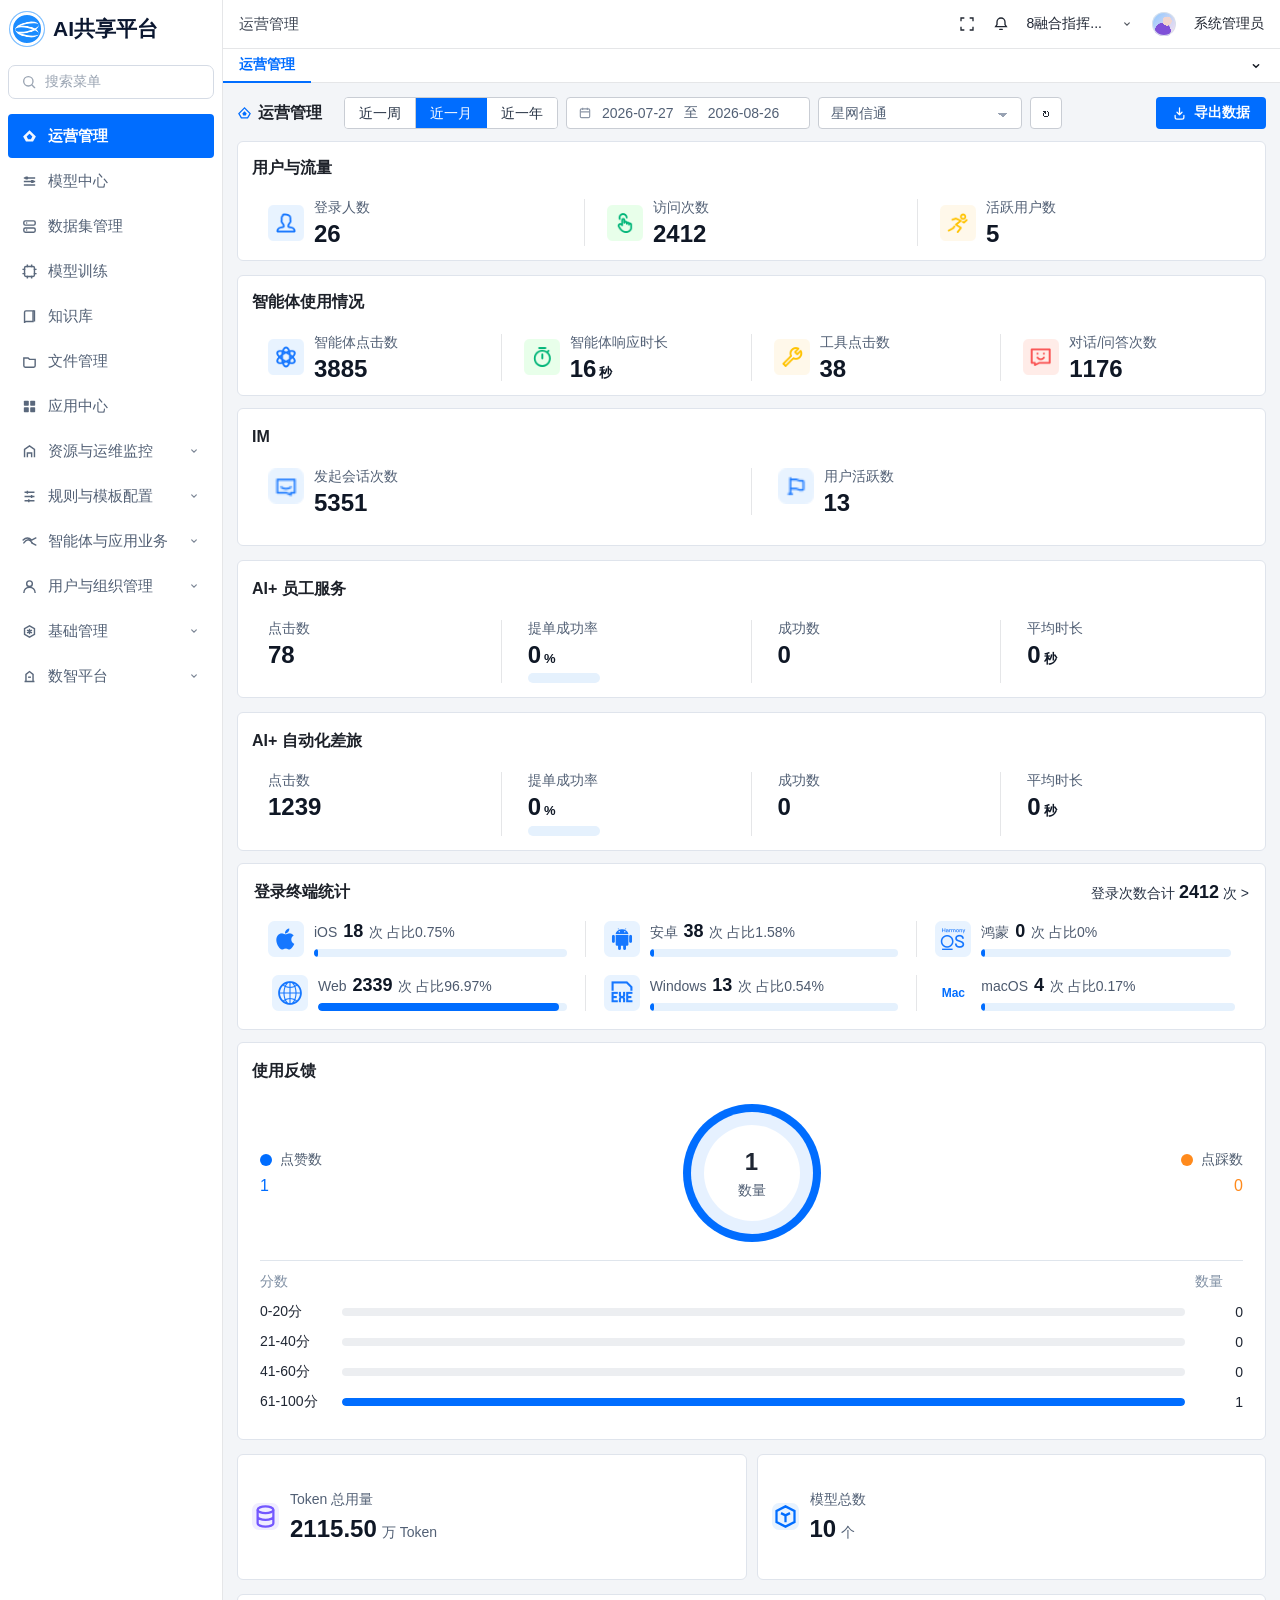
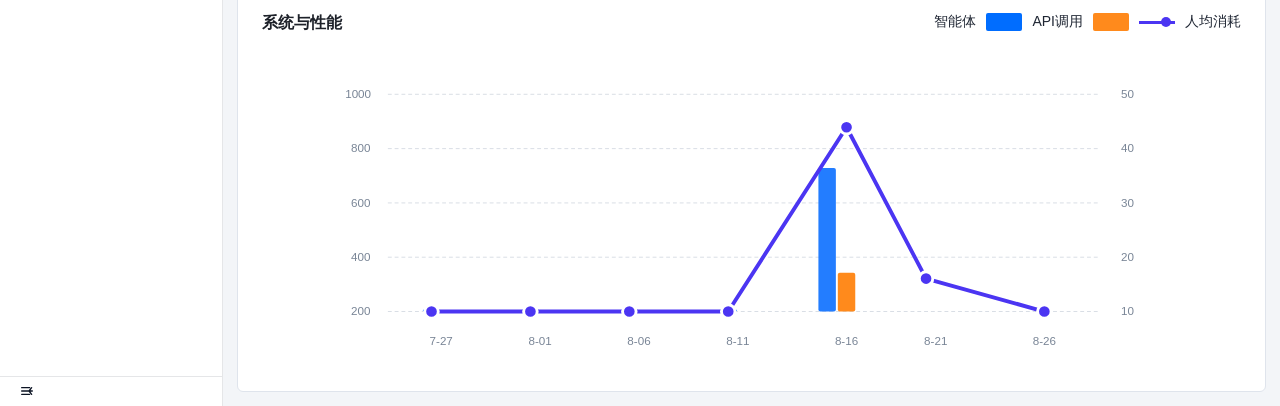
==== commit 76e77c8c: "Update operations management dashboard" ====
--- a/index.html
+++ b/index.html
@@ -6,391 +6,1348 @@
   <title>AI共享平台 - 运营管理</title>
   <style>
     * { box-sizing: border-box; }
-    :root { --blue:#1677ff; --line:#e5e7eb; --muted:#7b8493; --bg:#f5f7fa; --text:#172033; }
-    body { margin:0; font-family:"Microsoft YaHei",Arial,sans-serif; color:var(--text); background:var(--bg); font-size:14px; }
-    button, select, input { font:inherit; }
-    button { cursor:pointer; }
-    .topbar { height:58px; background:#fff; border-bottom:1px solid var(--line); display:flex; align-items:center; padding:0 18px; position:sticky; top:0; z-index:5; }
-    .brand { display:flex; align-items:center; gap:10px; font-size:22px; font-weight:700; white-space:nowrap; }
-    .brand-mark { width:30px; height:30px; border:3px solid #ffad33; border-radius:50% 42% 50% 40%; transform:rotate(-25deg); }
-    .crumb { margin-left:28px; padding-left:22px; border-left:1px solid var(--line); color:#697386; }
-    .top-actions { margin-left:auto; display:flex; gap:22px; align-items:center; color:#444; }
-    .badge { position:relative; }
-    .badge::after { content:"20"; position:absolute; top:-13px; right:-14px; background:#ff6b72; color:#fff; border-radius:10px; padding:1px 6px; font-size:11px; }
-    .layout { display:grid; grid-template-columns:252px minmax(0,1fr); min-height:calc(100vh - 58px); }
-    aside { background:#fff; border-right:1px solid var(--line); padding:14px 10px; }
-    .search { width:100%; height:40px; border:1px solid #d8dde6; border-radius:7px; padding:0 12px; color:#687386; }
-    nav { margin-top:16px; display:grid; gap:7px; }
-    .nav-item { height:50px; display:flex; align-items:center; gap:11px; padding:0 14px; color:#6d7686; border-radius:4px; }
-    .nav-item.active { background:var(--blue); color:#fff; }
-    .nav-icon { width:18px; text-align:center; font-size:17px; }
-    main { min-width:0; }
-    .tabbar { height:42px; background:#fff; border-bottom:1px solid var(--line); padding-left:20px; display:flex; align-items:end; }
-    .tab { color:var(--blue); border-bottom:2px solid var(--blue); padding:0 0 11px; }
-    .content { padding:22px 18px 26px; }
-    .toolbar { display:flex; align-items:center; gap:10px; margin-bottom:18px; flex-wrap:wrap; }
-    h1 { font-size:18px; margin:0 14px 0 0; }
-    .segmented { display:flex; border:1px solid #d9dee7; border-radius:6px; overflow:hidden; background:#fff; }
-    .segmented button { border:0; border-right:1px solid #d9dee7; padding:9px 23px; background:#fff; color:#465064; }
-    .segmented button:last-child { border-right:0; }
-    .segmented button.active { background:var(--blue); color:#fff; }
-    .field { height:38px; min-width:240px; border:1px solid #d9dee7; background:#fff; border-radius:6px; padding:0 12px; color:#566174; }
-    select.field { min-width:240px; }
-    .icon-btn { width:40px; height:38px; border:1px solid #d9dee7; background:#fff; border-radius:6px; font-size:18px; }
-    .primary { margin-left:auto; border:0; border-radius:5px; background:var(--blue); color:#fff; height:40px; padding:0 18px; font-weight:600; }
-    .grid { display:grid; grid-template-columns:1.05fr 1.35fr 1.35fr; gap:14px; margin-bottom:14px; }
-    .card { background:#fff; border:1px solid #e1e5eb; border-radius:7px; min-width:0; }
-    .card h2 { font-size:18px; margin:0; }
-    .summary { grid-column:span 1; padding:22px 20px 12px; }
-    .summary.wide { grid-column:span 2; }
-    .metrics { display:grid; grid-template-columns:repeat(3,1fr); margin-top:22px; }
-    .metrics.four { grid-template-columns:repeat(4,1fr); }
-    .metric { display:flex; gap:12px; align-items:center; padding:0 16px; border-right:1px solid var(--line); min-width:0; }
-    .metric:last-child { border-right:0; }
-    .smart-action { display:flex; align-items:center; gap:12px; padding:0 16px; border:0; border-right:1px solid var(--line); background:#fff; text-align:left; min-width:0; cursor:pointer; position:relative; }
-    .smart-action:last-child { border-right:0; }
-    .smart-action:hover,.smart-action:focus-visible { background:#f5f9ff; outline:none; }
-    .smart-action:hover .label,.smart-action:focus-visible .label { color:var(--blue); }
-    .smart-action::after { content:"›"; position:absolute; right:8px; top:50%; transform:translateY(-50%); color:#9aa4b2; font-size:18px; }
-    .smart-action .metric-icon { background:#eaf4ff; color:var(--blue); }
-    .smart-action .label,.smart-action .value { display:block; }
-    .metric-icon { width:48px; height:48px; border-radius:7px; display:grid; place-items:center; background:#eaf4ff; color:var(--blue); font-size:23px; flex:0 0 auto; }
-    .metric:nth-child(2) .metric-icon { background:#eafbf0; color:#05b96e; }
-    .metric:nth-child(3) .metric-icon { background:#fff7e8; color:#faad14; }
-    .metric:nth-child(4) .metric-icon { background:#fff0f1; color:#ff4d5a; }
-    .label { color:#687386; margin-bottom:2px; white-space:nowrap; }
-    .value { font-size:28px; font-weight:700; line-height:1.1; }
-    .value small { font-size:14px; margin-left:4px; }
-    .terminal-card { padding:20px; margin-bottom:14px; }
-    .card-title-row { display:flex; align-items:center; justify-content:space-between; }
-    .hint { color:#8a93a3; font-size:13px; }
-    .link-hint { border:0; background:transparent; padding:4px 0; color:var(--blue); cursor:pointer; }
-    .link-hint:hover { text-decoration:underline; }
-    .terminal-grid { display:grid; grid-template-columns:repeat(6,minmax(0,1fr)); margin-top:18px; }
-    .terminal { position:relative; display:flex; align-items:center; gap:8px; padding:12px; border:0; border-right:1px solid var(--line); background:#fff; text-align:left; min-width:0; }
-    .terminal:last-child { border-right:0; }
-    .terminal:hover { background:#f7fbff; }
-    .terminal.active { background:#f0f7ff; box-shadow:inset 0 -3px var(--blue); }
-    .device { width:44px; height:44px; border:0; border-radius:9px; color:var(--blue); background:#eaf4ff; display:grid; place-items:center; font-size:12px; font-weight:700; flex:0 0 auto; }
-    .terminal:nth-child(2) .device { color:#27ae60; border-radius:15px 15px 8px 8px; }
-    .terminal:nth-child(3) .device { color:#e59000; border-radius:50%; }
-    .terminal:nth-child(4) .device { color:#6f52d9; border-radius:4px; }
-    .terminal:nth-child(5) .device { color:#e34d59; border-radius:6px; }
-    .terminal-main { display:block; min-width:0; flex:1; }
-    .terminal-line { display:flex; align-items:baseline; gap:4px; color:#5f6b7c; white-space:nowrap; }
-    .terminal-name { color:#536072; font-size:14px; }
-    .terminal-value { color:#172033; font-size:21px; font-weight:700; }
-    .terminal-value small { font-size:12px; margin-left:2px; font-weight:400; color:#697386; }
-    .terminal-share { color:#697386; font-size:12px; }
-    .terminal-progress { display:block; height:10px; margin-top:8px; border-radius:6px; overflow:hidden; background:#e8f2ff; }
-    .terminal-progress i { display:block; min-width:2px; height:100%; border-radius:6px; background:var(--blue); }
-    .business { padding:22px 20px; min-height:164px; }
-    .business .metrics { margin-top:26px; grid-template-columns:repeat(2,1fr); }
-    .business .metric { padding-left:16px; }
-    .im-action { min-height:72px; padding:0 16px; border:0; border-right:1px solid var(--line); background:#fff; text-align:left; cursor:pointer; position:relative; }
-    .im-action:last-child { border-right:0; }
-    .im-action:hover,.im-action:focus-visible { background:#f5f9ff; outline:none; }
-    .im-action:hover .label,.im-action:focus-visible .label { color:var(--blue); }
-    .im-action::after { content:"›"; position:absolute; right:14px; top:50%; transform:translateY(-50%); color:#9aa4b2; font-size:20px; }
-    .im-action .label,.im-action .value { display:block; }
-    .im-action .value { margin-top:4px; }
-    .business.ai-card { min-height:204px; padding:24px 22px; }
-    .business.ai-card { cursor:pointer; transition:border-color .18s,box-shadow .18s,transform .18s; }
-    .business.ai-card:hover,.business.ai-card:focus-visible { border-color:var(--blue); box-shadow:0 4px 14px #1677ff24; transform:translateY(-1px); outline:none; }
-    .business.ai-card.featured { border-color:var(--blue); box-shadow:0 2px 8px #1677ff1a; }
-    .business.ai-card .metrics { grid-template-columns:.72fr 1.25fr .78fr 1fr; margin-top:28px; }
-    .business.ai-card .metric { padding:0 18px; min-height:62px; align-items:flex-start; }
-    .business.ai-card .metric:first-child { padding-left:4px; }
-    .business.ai-card .metric:last-child { padding-right:0; }
-    .business.ai-card .label { font-size:15px; }
-    .business.ai-card .value { margin-top:2px; font-size:30px; white-space:nowrap; }
-    .service-grid { display:grid; grid-template-columns:repeat(2,minmax(0,1fr)); gap:14px; margin-bottom:14px; }
-    .service-card { min-height:178px; padding:22px; cursor:pointer; transition:border-color .18s,box-shadow .18s,transform .18s; }
-    .service-card:hover,.service-card:focus-visible { border-color:var(--blue); box-shadow:0 4px 14px #1677ff24; transform:translateY(-1px); outline:none; }
-    .service-card-head { display:flex; align-items:center; justify-content:space-between; gap:12px; }
-    .service-card-head .more { color:var(--blue); font-size:13px; }
-    .service-metrics { display:grid; grid-template-columns:repeat(3,1fr); margin-top:28px; }
-    .service-metric { padding:0 18px; border-right:1px solid var(--line); min-width:0; }
-    .service-metric:first-child { padding-left:0; }
-    .service-metric:last-child { border-right:0; }
-    .service-metric .value { margin-top:5px; font-size:28px; }
-    .progress { width:145px; max-width:100%; height:14px; border-radius:7px; background:#e8f2ff; overflow:hidden; margin-top:10px; }
-    .progress span { display:block; height:100%; background:var(--blue); border-radius:7px; }
-    .lower { display:grid; grid-template-columns:minmax(340px,1.5fr) minmax(230px,1fr) minmax(600px,3fr); gap:14px; align-items:stretch; }
-    .feedback, .chart { padding:20px; min-height:430px; overflow:hidden; }
-    .resource-stats { display:grid; grid-template-rows:repeat(3,1fr); gap:14px; min-width:0; }
-    .resource-stat { padding:20px 18px; display:flex; align-items:center; gap:14px; position:relative; overflow:hidden; }
-    .resource-stat::after { content:""; position:absolute; right:0; top:34%; width:4px; height:32%; border-radius:3px 0 0 3px; background:#6657ef; }
-    .resource-stat:nth-child(2)::after { background:#1677ff; }
-    .resource-stat:nth-child(3)::after { background:#16b979; }
-    .resource-icon { width:48px; height:48px; border-radius:7px; flex:0 0 auto; display:grid; place-items:center; background:#f0edff; color:#6657ef; font-size:23px; font-weight:700; }
-    .resource-stat:nth-child(2) .resource-icon { background:#eaf4ff; color:#1677ff; }
-    .resource-stat:nth-child(3) .resource-icon { background:#eafbf0; color:#16a56a; }
-    .resource-label { color:#697386; font-size:15px; margin-bottom:5px; white-space:nowrap; }
-    .resource-value { font-size:28px; font-weight:700; white-space:nowrap; }
-    .resource-value small { font-size:13px; margin-left:5px; color:#697386; font-weight:400; }
-    .panel-subtitle { color:#8a94a3; font-size:13px; margin-top:3px; }
-    .feedback-overview { display:grid; grid-template-columns:1fr 150px 1fr; align-items:center; gap:12px; padding:18px 6px 16px; }
-    .feedback-legend { display:flex; align-items:center; gap:10px; color:#596575; }
-    .feedback-legend.right { justify-content:flex-end; }
-    .legend-dot { width:10px; height:10px; border-radius:50%; flex:0 0 auto; background:#2f88f7; }
-    .legend-dot.negative { background:#f0a12b; }
-    .feedback-name { font-size:14px; }
-    .feedback-number { font-size:22px; line-height:1.2; color:#1677ff; font-weight:700; }
-    .feedback-number.negative { color:#e99116; }
-    .donut { width:128px; height:128px; margin:auto; border-radius:50%; background:conic-gradient(#1677ff 0 66.667%,#f5a623 66.667%); position:relative; box-shadow:inset 0 0 0 1px #fff; }
-    .donut::after { content:"3\A 数量"; white-space:pre; position:absolute; inset:13px; border-radius:50%; background:#fff; display:grid; place-items:center; text-align:center; color:#687386; font-size:13px; font-weight:400; line-height:1.8; }
-    .donut::before { content:"3"; position:absolute; z-index:1; left:0; right:0; top:35px; text-align:center; color:#1f2633; font-size:26px; font-weight:700; }
-    .score-list { border-top:1px solid #edf0f4; padding-top:14px; display:grid; gap:12px; }
-    .score-head,.score-row { display:grid; grid-template-columns:88px minmax(100px,1fr) 34px; gap:12px; align-items:center; }
-    .score-head { color:#8a94a3; font-size:13px; }
-    .score-row { color:#3d4655; }
-    .score-track { height:9px; border-radius:5px; background:#eef0f3; overflow:hidden; }
-    .score-fill { display:block; height:100%; border-radius:5px; background:#1677ff; }
-    .score-fill.negative { background:#ff8a1c; }
-    .score-count { text-align:right; font-weight:600; }
-    .chart-head { display:flex; align-items:flex-start; justify-content:space-between; gap:16px; }
-    .chart-legend { display:flex; align-items:center; gap:20px; color:#596575; white-space:nowrap; font-size:13px; padding-top:4px; }
-    .legend-bar { width:24px; height:10px; border-radius:2px; background:#247cf0; }
-    .legend-bar.api { background:#ff851b; }
-    .legend-line { width:24px; height:3px; background:#4f36e8; position:relative; }
-    .legend-line::after { content:""; position:absolute; right:-1px; top:50%; width:8px; height:8px; border-radius:50%; background:#4f36e8; border:2px solid #fff; transform:translateY(-50%); box-shadow:0 0 0 1px #4f36e8; }
-    .chart-area { height:350px; margin-top:14px; position:relative; }
-    .chart-area svg { width:100%; height:100%; display:block; overflow:visible; }
-    .chart-grid { stroke:#e7ebf0; stroke-width:1; stroke-dasharray:4 4; }
-    .chart-axis-label { fill:#7a8594; font-size:11px; }
-    .chart-bar-agent { fill:#247cf0; }
-    .chart-bar-api { fill:#ff851b; }
-    .chart-line { fill:none; stroke:#4f36e8; stroke-width:3; stroke-linejoin:round; stroke-linecap:round; }
-    .chart-point { fill:#4f36e8; stroke:#fff; stroke-width:2; cursor:pointer; }
-    .chart-hit { fill:transparent; cursor:pointer; }
-    .chart-tooltip { position:absolute; display:none; pointer-events:none; min-width:138px; padding:9px 11px; border-radius:5px; background:#fff; border:1px solid #dfe4eb; box-shadow:0 6px 20px #1f263326; color:#3d4655; font-size:12px; line-height:1.8; z-index:2; }
-    .chart-tooltip.show { display:block; }
-    .toast { position:fixed; top:74px; left:50%; transform:translateX(-50%); background:#fff; border:1px solid #dfe5ec; box-shadow:0 5px 18px #0002; padding:11px 18px; border-radius:6px; opacity:0; pointer-events:none; transition:.2s; z-index:10; }
-    .toast.show { opacity:1; }
+    :root {
+      --blue: #006DFF;
+      --blue-deep: #005CD7;
+      --blue-hover: #1C7DFF;
+      --blue-disabled: #86BAFF;
+      --blue-text-disabled: #BEDAFF;
+      --blue-soft: #E8F3FF;
+      --green: #16c784;
+      --green-soft: #eafbf1;
+      --orange: #ffad14;
+      --orange-deep: #ff8a1c;
+      --orange-soft: #fff7e8;
+      --red: #ff6666;
+      --red-soft: #fff0f1;
+      --purple: #4b35f2;
+      --text: #1D2129;
+      --muted: #5C6478;
+      --subtle: #959EA9;
+      --line: #E5E6E8;
+      --line-dark: #C9CDD4;
+      --bg: #f3f5f8;
+      --card: #fff;
+    }
+    html, body { min-height: 100%; }
+    body {
+      margin: 0;
+      color: var(--text);
+      background: var(--bg);
+      font-family: "Microsoft YaHei", "PingFang SC", Arial, sans-serif;
+      font-size: 14px;
+      letter-spacing: 0;
+    }
+    button, input, select { font: inherit; }
+    button { cursor: pointer; }
+    .page {
+      min-height: 100vh;
+      display: grid;
+      grid-template-columns: 223px minmax(0, 1fr);
+      background: var(--bg);
+    }
+    .sidebar {
+      min-width: 0;
+      display: flex;
+      flex-direction: column;
+      background: #fff;
+      border-right: 1px solid var(--line);
+    }
+    .brand {
+      height: 57px;
+      display: flex;
+      align-items: center;
+      gap: 9px;
+      padding: 0 10px;
+      color: #0b1730;
+      font-size: 21px;
+      font-weight: 700;
+      white-space: nowrap;
+    }
+    .brand-mark {
+      position: relative;
+      width: 34px;
+      height: 34px;
+      flex: 0 0 auto;
+      overflow: hidden;
+      border-radius: 50%;
+      background: #1b8cff;
+      box-shadow: inset 0 0 0 3px #fff, 0 0 0 1px #7ebfff;
+    }
+    .brand-mark::before,
+    .brand-mark::after {
+      content: "";
+      position: absolute;
+      left: 5px;
+      right: 5px;
+      height: 7px;
+      border: 2px solid #fff;
+      border-left: 0;
+      border-right: 0;
+      border-radius: 50%;
+    }
+    .brand-mark::before { top: 10px; transform: rotate(-13deg); }
+    .brand-mark::after { bottom: 9px; transform: rotate(11deg); }
+    .menu-search {
+      height: 34px;
+      margin: 8px 8px 15px;
+      display: flex;
+      align-items: center;
+      gap: 8px;
+      padding: 0 12px;
+      color: #9aa4b2;
+      border: 1px solid #d5dbe5;
+      border-radius: 7px;
+      background: #fff;
+    }
+    .menu-search svg { width: 16px; height: 16px; flex: 0 0 auto; }
+    .menu-search span { color: #9aa4b2; }
+    .side-nav {
+      display: grid;
+      gap: 1px;
+      padding: 0 8px;
+    }
+    .side-item {
+      height: 44px;
+      display: flex;
+      align-items: center;
+      gap: 10px;
+      padding: 0 13px;
+      color: #526075;
+      border-radius: 4px;
+      font-size: 15px;
+      white-space: nowrap;
+    }
+    .side-item.active {
+      color: #fff;
+      background: var(--blue);
+      font-weight: 700;
+    }
+    .side-icon {
+      width: 17px;
+      height: 17px;
+      display: grid;
+      place-items: center;
+      color: currentColor;
+      opacity: .95;
+      flex: 0 0 auto;
+    }
+    .side-icon svg,
+    .metric-icon svg,
+    .metric-icon img,
+    .terminal-icon img,
+    .resource-icon svg,
+    .resource-icon img,
+    .nav-svg { width: 100%; height: 100%; display: block; }
+    .chevron {
+      margin-left: auto;
+      width: 14px;
+      height: 14px;
+      color: currentColor;
+      opacity: .76;
+    }
+    .collapse {
+      margin-top: auto;
+      height: 30px;
+      border-top: 1px solid var(--line);
+      display: flex;
+      align-items: center;
+      padding-left: 19px;
+      color: #0b1323;
+      background: #fff;
+    }
+    .collapse svg { width: 16px; height: 16px; }
+    .main {
+      min-width: 0;
+      display: flex;
+      flex-direction: column;
+      background: var(--bg);
+    }
+    .topbar {
+      height: 49px;
+      display: flex;
+      align-items: center;
+      gap: 14px;
+      padding: 0 16px;
+      background: #fff;
+      border-bottom: 1px solid var(--line);
+      flex: 0 0 auto;
+    }
+    .top-title {
+      color: #3b4351;
+      font-size: 15px;
+    }
+    .top-actions {
+      margin-left: auto;
+      display: flex;
+      align-items: center;
+      gap: 18px;
+      color: #202631;
+    }
+    .top-icon {
+      width: 16px;
+      height: 16px;
+      display: grid;
+      place-items: center;
+      color: currentColor;
+    }
+    .tenant {
+      max-width: 118px;
+      overflow: hidden;
+      text-overflow: ellipsis;
+      white-space: nowrap;
+      color: #1f2633;
+    }
+    .avatar {
+      width: 24px;
+      height: 24px;
+      border-radius: 50%;
+      background:
+        radial-gradient(circle at 63% 38%, #f2d5ce 0 21%, transparent 22%),
+        radial-gradient(circle at 45% 78%, #7f50d8 0 34%, transparent 35%),
+        linear-gradient(135deg, #8bc7ff, #ffe0ed);
+      box-shadow: inset 0 0 0 1px #d9e1ea;
+      flex: 0 0 auto;
+    }
+    .tabbar {
+      height: 34px;
+      display: flex;
+      align-items: center;
+      background: #fff;
+      border-bottom: 1px solid var(--line);
+      flex: 0 0 auto;
+    }
+    .tab {
+      height: 34px;
+      min-width: 88px;
+      padding: 0 16px;
+      display: flex;
+      align-items: center;
+      color: var(--blue);
+      border-bottom: 2px solid var(--blue);
+      font-weight: 600;
+    }
+    .tabbar .down {
+      margin-left: auto;
+      margin-right: 16px;
+      width: 16px;
+      height: 16px;
+      color: #151a24;
+    }
+    .workspace {
+      min-width: 0;
+      padding: 14px 14px 14px;
+      flex: 1;
+    }
+    .toolbar {
+      min-height: 32px;
+      display: flex;
+      align-items: center;
+      gap: 8px;
+      margin-bottom: 12px;
+    }
+    h1 {
+      margin: 0 14px 0 0;
+      display: flex;
+      align-items: center;
+      gap: 6px;
+      font-size: 16px;
+      font-weight: 700;
+      white-space: nowrap;
+    }
+    .title-mark {
+      width: 15px;
+      height: 15px;
+      color: var(--blue);
+      flex: 0 0 auto;
+    }
+    .segmented {
+      height: 32px;
+      display: flex;
+      overflow: hidden;
+      border: 1px solid var(--line-dark);
+      border-radius: 4px;
+      background: #fff;
+      flex: 0 0 auto;
+    }
+    .segmented button {
+      min-width: 70px;
+      height: 32px;
+      padding: 0 14px;
+      border: 0;
+      border-right: 1px solid var(--line-dark);
+      background: #fff;
+      color: #263244;
+    }
+    .segmented button:last-child { border-right: 0; }
+    .segmented button.active {
+      color: #fff;
+      background: var(--blue);
+      border-color: var(--blue);
+    }
+    .date-range,
+    .org-select,
+    .refresh {
+      height: 32px;
+      border: 1px solid var(--line-dark);
+      border-radius: 4px;
+      background: #fff;
+      color: #526075;
+    }
+    .date-range {
+      width: 244px;
+      display: flex;
+      align-items: center;
+      gap: 10px;
+      padding: 0 11px;
+      white-space: nowrap;
+    }
+    .date-range svg { width: 14px; height: 14px; color: #8c96a6; flex: 0 0 auto; }
+    .org-select {
+      width: 204px;
+      padding: 0 34px 0 12px;
+      appearance: none;
+      background-image:
+        linear-gradient(45deg, transparent 50%, #98a2b3 50%),
+        linear-gradient(135deg, #98a2b3 50%, transparent 50%);
+      background-position:
+        calc(100% - 18px) 15px,
+        calc(100% - 13px) 15px;
+      background-size: 5px 5px, 5px 5px;
+      background-repeat: no-repeat;
+    }
+    .refresh {
+      width: 32px;
+      display: grid;
+      place-items: center;
+      color: #202631;
+      font-size: 16px;
+    }
+    .export {
+      margin-left: auto;
+      height: 32px;
+      padding: 0 16px;
+      display: inline-flex;
+      align-items: center;
+      justify-content: center;
+      gap: 7px;
+      border: 0;
+      border-radius: 4px;
+      color: #fff;
+      background: var(--blue);
+      font-weight: 600;
+      white-space: nowrap;
+    }
+    .export svg { width: 15px; height: 15px; }
+    .dashboard {
+      min-width: 0;
+      display: grid;
+      gap: 12px;
+    }
+    .top-grid {
+      display: grid;
+      grid-template-columns: minmax(500px, .68fr) minmax(760px, 1fr);
+      gap: 14px;
+    }
+    .middle-grid {
+      display: grid;
+      grid-template-columns: minmax(340px, .78fr) minmax(470px, 1.03fr) minmax(470px, 1.03fr);
+      gap: 14px;
+    }
+    .bottom-grid {
+      display: grid;
+      grid-template-columns: minmax(360px, .65fr) 254px minmax(660px, 1.35fr);
+      gap: 14px;
+      align-items: stretch;
+    }
+    .card {
+      min-width: 0;
+      background: var(--card);
+      border: 1px solid #dfe4ec;
+      border-radius: 6px;
+      overflow: hidden;
+      transition: border-color .15s ease, box-shadow .15s ease;
+    }
+    .dashboard .card:hover,
+    .dashboard .card:focus-visible,
+    .dashboard .card:focus-within {
+      border-color: var(--blue);
+      box-shadow: 0 0 0 1px rgba(22, 119, 255, .18);
+    }
+    .card h2 {
+      margin: 0;
+      font-size: 16px;
+      line-height: 1.2;
+      font-weight: 700;
+    }
+    .summary-card {
+      min-height: 118px;
+      padding: 16px 14px 14px;
+    }
+    .metrics {
+      display: grid;
+      margin-top: 22px;
+    }
+    .metrics.three { grid-template-columns: repeat(3, minmax(0, 1fr)); }
+    .metrics.four { grid-template-columns: repeat(4, minmax(0, 1fr)); }
+    .metrics.two { grid-template-columns: repeat(2, minmax(0, 1fr)); }
+    .metric {
+      min-width: 0;
+      display: flex;
+      align-items: center;
+      gap: 10px;
+      padding: 0 22px;
+      border-right: 1px solid var(--line);
+    }
+    .metric:first-child { padding-left: 16px; }
+    .metric:last-child { padding-right: 16px; border-right: 0; }
+    .metric-icon {
+      width: 36px;
+      height: 36px;
+      display: grid;
+      place-items: center;
+      border-radius: 6px;
+      color: var(--blue);
+      background: transparent;
+      flex: 0 0 auto;
+    }
+    .metric-icon.green,
+    .metric-icon.orange,
+    .metric-icon.red { background: transparent; }
+    .label {
+      color: #526075;
+      margin-bottom: 4px;
+      white-space: nowrap;
+    }
+    .value {
+      color: #0f1725;
+      font-size: 24px;
+      line-height: 1.05;
+      font-weight: 700;
+      white-space: nowrap;
+    }
+    .value small {
+      margin-left: 3px;
+      font-size: 13px;
+      font-weight: 600;
+    }
+    .business-card {
+      min-height: 138px;
+      padding: 18px 14px 14px;
+    }
+    .business-card .metrics { margin-top: 22px; }
+    .business-card .metric {
+      align-items: flex-start;
+      padding: 0 26px;
+    }
+    .business-card .metric:first-child { padding-left: 16px; }
+    .business-card .metric:last-child { padding-right: 16px; }
+    .business-card .value { font-size: 24px; }
+    .business-card .metric:nth-child(2) > div { max-width: 82px; }
+    .business-card .progress { width: 72px; height: 10px; margin-top: 6px; }
+    .progress {
+      width: 122px;
+      max-width: 100%;
+      height: 11px;
+      margin-top: 8px;
+      border-radius: 999px;
+      background: #e5f1fd;
+      overflow: hidden;
+    }
+    .progress span {
+      display: block;
+      height: 100%;
+      min-width: 0;
+      border-radius: 999px;
+      background: var(--blue);
+    }
+    .terminal-card {
+      min-height: 120px;
+      padding: 18px 16px 18px;
+    }
+    .card-title-row {
+      display: flex;
+      align-items: center;
+      justify-content: space-between;
+      gap: 12px;
+    }
+    .total-logins {
+      color: #273244;
+      white-space: nowrap;
+      font-size: 14px;
+    }
+    .total-logins b {
+      font-size: 18px;
+      color: #0f1725;
+    }
+    .terminal-list {
+      margin-top: 18px;
+      display: grid;
+      grid-template-columns: repeat(6, minmax(0, 1fr));
+    }
+    .terminal-item {
+      min-width: 0;
+      display: grid;
+      grid-template-columns: 36px minmax(0, 1fr);
+      align-items: center;
+      gap: 10px;
+      padding: 0 18px;
+      border-right: 1px solid var(--line);
+    }
+    .terminal-item:first-child { padding-left: 14px; }
+    .terminal-item:last-child { border-right: 0; padding-right: 14px; }
+    .terminal-icon {
+      width: 36px;
+      height: 36px;
+      display: grid;
+      place-items: center;
+      border-radius: 6px;
+      color: var(--blue);
+      background: transparent;
+      flex: 0 0 auto;
+      font-size: 12px;
+      font-weight: 700;
+    }
+    .terminal-name {
+      margin-bottom: 7px;
+      color: #4d5a6e;
+      white-space: nowrap;
+      overflow: hidden;
+      text-overflow: ellipsis;
+    }
+    .terminal-name b {
+      color: #0f1725;
+      font-size: 18px;
+      margin: 0 2px;
+    }
+    .terminal-bar {
+      height: 8px;
+      border-radius: 999px;
+      background: #e5f1fd;
+      overflow: hidden;
+    }
+    .terminal-bar span {
+      display: block;
+      height: 100%;
+      min-width: 4px;
+      border-radius: 999px;
+      background: var(--blue);
+    }
+    .feedback-card,
+    .system-card {
+      min-height: 398px;
+      padding: 18px 14px 16px;
+    }
+    .feedback-main {
+      display: grid;
+      grid-template-columns: 1fr 146px 1fr;
+      gap: 8px;
+      align-items: center;
+      margin: 24px 8px 18px;
+    }
+    .feedback-side {
+      display: grid;
+      gap: 8px;
+      justify-items: start;
+      color: #4f5d70;
+    }
+    .feedback-side.right { justify-items: end; }
+    .legend-row {
+      display: inline-flex;
+      align-items: center;
+      gap: 8px;
+      white-space: nowrap;
+    }
+    .dot {
+      width: 12px;
+      height: 12px;
+      border-radius: 50%;
+      background: var(--blue);
+      flex: 0 0 auto;
+    }
+    .dot.orange { background: var(--orange-deep); }
+    .feedback-number {
+      color: var(--blue);
+      font-size: 16px;
+    }
+    .feedback-number.orange { color: var(--orange-deep); }
+    .donut {
+      position: relative;
+      width: 138px;
+      height: 138px;
+      margin: auto;
+      border-radius: 50%;
+      background: conic-gradient(var(--blue) 0 100%, var(--orange-deep) 100% 100%);
+    }
+    .donut::before {
+      content: "";
+      position: absolute;
+      inset: 8px;
+      border-radius: 50%;
+      background: #e6f1ff;
+    }
+    .donut::after {
+      content: "";
+      position: absolute;
+      inset: 21px;
+      border-radius: 50%;
+      background: #fff;
+    }
+    .donut-center {
+      position: absolute;
+      inset: 0;
+      z-index: 1;
+      display: grid;
+      place-content: center;
+      text-align: center;
+      color: #1f2633;
+      font-size: 24px;
+      font-weight: 700;
+      line-height: 1.55;
+    }
+    .donut-center span {
+      color: #526075;
+      font-size: 14px;
+      font-weight: 400;
+    }
+    .score-list {
+      display: grid;
+      gap: 12px;
+      padding: 0 8px;
+    }
+    .score-head,
+    .score-row {
+      display: grid;
+      grid-template-columns: 72px minmax(110px, 1fr) 48px;
+      gap: 10px;
+      align-items: center;
+    }
+    .score-head {
+      padding-top: 12px;
+      color: #8090a4;
+      border-top: 1px solid #dfe5ec;
+    }
+    .score-row { color: #1f2633; }
+    .score-track {
+      height: 8px;
+      overflow: hidden;
+      border-radius: 999px;
+      background: #eceef1;
+    }
+    .score-track span {
+      display: block;
+      height: 100%;
+      min-width: 0;
+      border-radius: 999px;
+      background: var(--blue);
+    }
+    .score-track span.orange { background: var(--orange-deep); }
+    .score-count { text-align: right; }
+    .resource-stack {
+      min-width: 0;
+      display: grid;
+      gap: 10px;
+    }
+    .resource-card {
+      min-height: 126px;
+      padding: 0 14px;
+      display: flex;
+      align-items: center;
+      gap: 11px;
+      background: #fff;
+      border: 1px solid #dfe4ec;
+      border-radius: 6px;
+    }
+    .resource-icon {
+      width: 27px;
+      height: 27px;
+      display: grid;
+      place-items: center;
+      border-radius: 7px;
+      color: #7357ff;
+      background: #f0edff;
+      flex: 0 0 auto;
+    }
+    .resource-card:nth-child(2) .resource-icon {
+      color: var(--blue);
+      background: var(--blue-soft);
+    }
+    .resource-label {
+      color: #526075;
+      margin-bottom: 6px;
+      white-space: nowrap;
+      font-size: 14px;
+    }
+    .resource-value {
+      color: #0f1725;
+      font-size: 24px;
+      font-weight: 700;
+      white-space: nowrap;
+    }
+    .resource-value small {
+      margin-left: 5px;
+      color: #526075;
+      font-size: 14px;
+      font-weight: 400;
+    }
+    .system-card {
+      padding: 18px 24px 16px;
+    }
+    .chart-head {
+      display: flex;
+      align-items: center;
+      justify-content: space-between;
+      gap: 14px;
+      margin-bottom: 8px;
+    }
+    .chart-legend {
+      display: flex;
+      align-items: center;
+      gap: 10px;
+      color: #1f2633;
+      white-space: nowrap;
+    }
+    .legend-bar {
+      width: 36px;
+      height: 18px;
+      display: inline-block;
+      border-radius: 2px;
+      background: var(--blue);
+    }
+    .legend-bar.orange { background: var(--orange-deep); }
+    .legend-line {
+      position: relative;
+      width: 36px;
+      height: 16px;
+      display: inline-block;
+    }
+    .legend-line::before {
+      content: "";
+      position: absolute;
+      left: 0;
+      right: 0;
+      top: 7px;
+      height: 3px;
+      background: var(--purple);
+    }
+    .legend-line::after {
+      content: "";
+      position: absolute;
+      right: 4px;
+      top: 3px;
+      width: 10px;
+      height: 10px;
+      border-radius: 50%;
+      background: var(--purple);
+    }
+    .chart-wrap {
+      height: 320px;
+      margin-top: 2px;
+    }
+    .chart-wrap svg {
+      width: 100%;
+      height: 100%;
+      display: block;
+      overflow: visible;
+    }
+    .axis { fill: #798596; font-size: 12px; }
+    .grid-line { stroke: #d8dde5; stroke-width: 1; stroke-dasharray: 4 3; }
+    .bar-agent { fill: #237dff; }
+    .bar-api { fill: var(--orange-deep); }
+    .line-avg {
+      fill: none;
+      stroke: var(--purple);
+      stroke-width: 4;
+      stroke-linecap: round;
+      stroke-linejoin: round;
+    }
+    .point-avg {
+      fill: var(--purple);
+      stroke: #fff;
+      stroke-width: 3;
+    }
+    .toast {
+      position: fixed;
+      z-index: 30;
+      top: 70px;
+      left: 50%;
+      transform: translateX(-50%);
+      padding: 10px 18px;
+      color: #273244;
+      background: #fff;
+      border: 1px solid #dfe4ec;
+      border-radius: 4px;
+      box-shadow: 0 8px 24px rgba(20, 30, 48, .14);
+      opacity: 0;
+      pointer-events: none;
+      transition: opacity .18s, transform .18s;
+    }
+    .toast.show {
+      opacity: 1;
+      transform: translate(-50%, 6px);
+    }
     .loading .card { opacity:.55; }
-    .detail-page { display:none; padding:0; background:#fff; min-height:calc(100vh - 100px); }
+    .detail-page { display:none; padding:0; background:var(--bg); min-height:calc(100vh - 100px); }
     .detail-page.show { display:block; }
     .dashboard-page.hide { display:none; }
-    .detail-head { height:62px; padding:0 24px; border-bottom:1px solid var(--line); display:flex; align-items:center; gap:10px; font-size:17px; font-weight:600; }
-    .back-link { border:0; background:transparent; color:var(--blue); padding:0; font-size:17px; }
+    .detail-head { height:48px; padding:0 24px; background:#fff; border-bottom:1px solid var(--line); display:flex; align-items:center; gap:8px; font-size:14px; color:var(--subtle); }
+    .back-link { height:32px; border:0; background:transparent; color:var(--muted); padding:0; font-size:14px; display:inline-flex; align-items:center; }
+    .back-link:hover { color:var(--blue-hover); }
+    .breadcrumb-sep { color:#C9CDD4; }
+    .breadcrumb-current { color:var(--text); font-weight:500; }
     .detail-body { padding:22px 28px 28px; }
-    .detail-tools { display:flex; justify-content:flex-end; align-items:center; gap:18px; margin-bottom:18px; flex-wrap:wrap; }
-    .filters { display:flex; gap:10px; flex:1; justify-content:flex-end; min-width:0; }
+    .detail-control-row { min-height:36px; display:flex; align-items:center; justify-content:space-between; gap:16px; margin-bottom:16px; }
+    .detail-tools { min-height:32px; display:flex; justify-content:flex-end; align-items:center; gap:16px; margin-bottom:16px; flex-wrap:wrap; }
+    .filters { display:flex; gap:8px; flex:1; justify-content:flex-end; min-width:0; }
     .filters .field { min-width:180px; }
     .filters .search-field { min-width:260px; }
     #detailDates { min-width:220px; }
-    .table-wrap { overflow:auto; border:1px solid #edf0f4; border-width:0 0 1px; }
-    .data-table { width:100%; border-collapse:collapse; min-width:1320px; table-layout:fixed; }
-    .data-table th { height:58px; padding:0 16px; text-align:left; background:#f4f6f9; font-size:15px; white-space:nowrap; }
-    .data-table td { height:62px; padding:0 16px; border-bottom:1px solid #eef0f3; color:#3d4655; white-space:nowrap; overflow:hidden; text-overflow:ellipsis; }
-    .data-table tbody tr:nth-child(even) { background:#f7f9fc; }
-    .data-table tbody tr:hover { background:#eef6ff; }
-    .terminal-tag { display:inline-block; min-width:48px; padding:3px 8px; border:1px solid #91caff; border-radius:4px; color:#1677ff; text-align:center; background:#eaf4ff; }
+    .table-wrap { overflow:auto; border:1px solid var(--line); border-radius:4px; background:#fff; }
+    .data-table { width:100%; border-collapse:separate; border-spacing:0; min-width:1320px; table-layout:fixed; }
+    .data-table th { height:48px; padding:0 16px; text-align:left; background:#F5F7FA; border-bottom:1px solid var(--line); color:var(--muted); font-size:14px; font-weight:500; white-space:nowrap; overflow:hidden; text-overflow:ellipsis; }
+    .data-table td { height:52px; padding:0 16px; border-bottom:1px solid var(--line); color:#3e4858; white-space:nowrap; overflow:hidden; text-overflow:ellipsis; }
+    .data-table tbody tr:nth-child(even) { background:#F7FAFD; }
+    .data-table tbody tr:hover { background:#F2F8FF; }
+    .terminal-tag { display:inline-flex; min-width:48px; height:24px; padding:0 8px; align-items:center; justify-content:center; border:1px solid #6AA1FF; border-radius:4px; color:var(--blue); text-align:center; background:var(--blue-soft); }
     .status-ok { color:#16a56a; }
     .empty-row td { height:260px; text-align:center; color:#8b94a3; }
-    .pagination { display:flex; justify-content:flex-end; align-items:center; gap:9px; padding-top:18px; color:#6f7785; }
-    .pagination button { min-width:38px; height:38px; border:1px solid #e0e5ec; background:#f4f6f9; border-radius:4px; color:#333b49; }
+    .pagination { display:flex; justify-content:flex-end; align-items:center; gap:8px; padding-top:16px; color:var(--muted); }
+    .pagination button { min-width:32px; height:32px; border:1px solid var(--line-dark); background:#fff; border-radius:4px; color:#1D2129; }
+    .pagination button:hover:not(:disabled) { border-color:var(--blue-hover); color:var(--blue-hover); }
     .pagination button.active { background:var(--blue); color:#fff; border-color:var(--blue); }
-    .pagination button:disabled { opacity:.45; cursor:not-allowed; }
+    .pagination button:disabled { color:#C9CDD4; background:#F7F8FA; cursor:not-allowed; }
+    #pageNumbers,
+    #loginOrgPageNumbers,
+    #appOrgPageNumbers,
+    #appRecordPageNumbers { display:flex; align-items:center; gap:8px; }
     .page-size { min-width:100px!important; width:100px; }
-    .app-detail-body { padding:22px 28px 32px; }
-    .app-toolbar { display:flex; align-items:center; gap:12px; margin-bottom:18px; flex-wrap:wrap; }
+    .app-detail-body { padding:16px 24px 24px; }
+    .app-toolbar { min-height:32px; flex:1 1 auto; display:flex; align-items:center; justify-content:flex-end; gap:8px; margin-bottom:0; flex-wrap:wrap; }
+    .app-toolbar strong { display:none; }
     .org-level-switch { position:relative; margin-left:auto; }
-    .org-level-trigger { width:250px; height:40px; padding:0 14px; display:flex; align-items:center; justify-content:space-between; border:1px solid #cfd7e3; border-radius:5px; background:#fff; color:#3e4858; font-size:14px; }
-    .org-level-trigger:hover,.org-level-trigger[aria-expanded="true"] { border-color:#4096ff; box-shadow:0 0 0 2px rgba(22,119,255,.08); }
-    .org-level-trigger .chevron { color:#8b94a3; transition:transform .18s; }
-    .org-level-trigger[aria-expanded="true"] .chevron { transform:rotate(180deg); }
-    .org-level-menu { position:absolute; z-index:20; top:46px; left:0; width:520px; display:none; grid-template-columns:220px 1fr; border:1px solid #dfe4ec; border-radius:5px; background:#fff; box-shadow:0 8px 24px rgba(31,45,61,.14); overflow:hidden; }
+    .org-level-trigger { position:relative; width:250px; height:32px; padding:0 36px 0 12px; display:flex; align-items:center; justify-content:flex-start; border:1px solid var(--line-dark); border-radius:4px; background:#fff; color:#3e4858; font-size:14px; }
+    .org-level-trigger > span:first-child { min-width:0; overflow:hidden; text-overflow:ellipsis; white-space:nowrap; }
+    .org-level-trigger:hover,.org-level-trigger[aria-expanded="true"] { border-color:var(--blue-hover); box-shadow:0 0 0 2px rgba(0,109,255,.08); }
+    .org-level-trigger .chevron { position:absolute; right:12px; top:50%; width:16px; height:16px; color:#8b94a3; font-size:0; transform:translateY(-50%); transition:transform .18s; }
+    .org-level-trigger .chevron::before { content:""; position:absolute; left:4px; top:4px; width:7px; height:7px; border-right:2px solid currentColor; border-bottom:2px solid currentColor; transform:rotate(45deg); }
+    .org-level-trigger[aria-expanded="true"] .chevron { transform:translateY(-50%) rotate(180deg); }
+    .org-level-menu { position:absolute; z-index:20; top:40px; left:0; width:520px; display:none; grid-template-columns:220px 1fr; border:1px solid var(--line); border-radius:4px; background:#fff; box-shadow:0 4px 10px rgba(0,0,0,.1); overflow:hidden; }
     .org-level-menu.show { display:grid; }
-    .org-level-column { min-height:250px; padding:10px 0; }
-    .org-level-column + .org-level-column { border-left:1px solid #e8ebf0; }
-    .org-level-option { width:100%; min-height:44px; padding:0 16px; display:flex; align-items:center; gap:10px; border:0; background:#fff; color:#4e5969; text-align:left; }
-    .org-level-option:hover { background:#f5f9ff; }
-    .org-level-option.active { color:#1677ff; font-weight:600; background:#f0f7ff; }
-    .org-level-option .radio { width:16px; height:16px; border:1px solid #d6dce5; border-radius:50%; flex:0 0 auto; }
-    .org-level-option.active .radio { border:5px solid #4096ff; }
+    .org-level-column { min-height:240px; padding:8px 0; }
+    .org-level-column + .org-level-column { border-left:1px solid var(--line); }
+    .org-level-option { width:100%; min-height:40px; padding:0 16px; display:flex; align-items:center; gap:8px; border:0; background:#fff; color:var(--muted); text-align:left; }
+    .org-level-option:hover { background:#F7FBFF; color:var(--blue-hover); }
+    .org-level-option.active { color:var(--blue); font-weight:500; background:var(--blue-soft); }
+    .org-level-option .radio { width:14px; height:14px; border:1px solid var(--line-dark); border-radius:50%; flex:0 0 auto; }
+    .org-level-option.active .radio { border:4px solid var(--blue); }
     .org-level-option .next { margin-left:auto; color:#8b94a3; font-size:20px; }
-    .app-tabs { display:flex; border-bottom:1px solid var(--line); margin-bottom:18px; }
-    .app-tab { height:42px; padding:0 20px; border:0; border-bottom:2px solid transparent; background:#fff; color:#596575; }
-    .app-tab.active { color:var(--blue); border-bottom-color:var(--blue); font-weight:600; }
-    .app-filters { margin-left:auto; display:flex; gap:10px; }
+    .app-tabs { height:36px; flex:0 0 auto; display:inline-flex; align-items:stretch; gap:0; border:1px solid var(--line-dark); border-radius:4px; margin-bottom:0; overflow:hidden; background:#fff; }
+    .app-tab { height:100%; min-width:108px; padding:0 14px; display:inline-flex; align-items:center; justify-content:center; border:0; border-right:1px solid var(--line-dark); background:#fff; color:#1D2129; font-weight:400; }
+    .app-tab:last-child { border-right:0; }
+    .app-tab:hover { color:var(--blue-hover); background:#F7FBFF; }
+    .app-tab.active { color:#fff; border-right-color:var(--blue); background:var(--blue); font-weight:500; }
+    .app-tab.active + .app-tab { border-left-color:var(--blue); }
+    .app-filters { margin-left:auto; display:flex; gap:8px; }
+    .login-record-filters { display:none; flex:0 1 auto; justify-content:flex-end; }
+    #appSearch { min-width:220px; }
+    #appType { min-width:220px; }
+    #appStatus { min-width:130px; }
     .org-level-switch + .app-filters { margin-left:0; }
-    .app-summary { display:grid; grid-template-columns:repeat(4,1fr); gap:12px; margin-bottom:18px; }
+    .app-summary { display:grid; grid-template-columns:repeat(auto-fit,minmax(190px,1fr)); gap:16px; margin-bottom:18px; }
     .app-summary.hide { display:none; }
-    .app-stat { border:1px solid var(--line); background:#fff; border-radius:6px; padding:16px 18px; }
-    .app-stat-label { color:#687386; margin-bottom:6px; }
-    .app-stat-value { font-size:27px; font-weight:700; }
-    .app-stat:nth-child(2) .app-stat-value { color:#1677ff; }
-    .app-stat:nth-child(3) .app-stat-value { color:#08a66c; }
-    .app-stat:nth-child(4) .app-stat-value { color:#d48806; }
-    .app-panel { border:1px solid var(--line); background:#fff; border-radius:7px; overflow:hidden; }
-    .app-panel-head { height:54px; padding:0 16px; display:flex; align-items:center; gap:10px; border-bottom:1px solid var(--line); font-size:16px; font-weight:600; }
+    .app-stat { position:relative; min-height:108px; overflow:hidden; border:1px solid #DDE6F4; background:linear-gradient(135deg,#fff 0%,#fff 58%,#F1F7FF 100%); border-radius:6px; padding:18px 18px 16px; box-shadow:0 2px 8px rgba(29,33,41,.06); }
+    .app-stat::after { content:""; position:absolute; right:16px; top:16px; width:50px; height:50px; border-radius:12px; background:var(--blue-soft); opacity:.9; }
+    .app-stat::before { content:""; position:absolute; right:30px; top:30px; z-index:1; width:22px; height:16px; border:3px solid var(--blue); border-radius:4px; opacity:.18; box-shadow:8px -8px 0 -3px var(--blue); }
+    .app-stat-label { position:relative; z-index:2; color:var(--muted); margin-bottom:10px; }
+    .app-stat-value { position:relative; z-index:2; font-size:30px; line-height:1.1; font-weight:700; color:var(--text); }
+    .app-stat:nth-child(2) { background:linear-gradient(135deg,#fff 0%,#fff 56%,#EEF8FF 100%); }
+    .app-stat:nth-child(2) .app-stat-value { color:var(--blue); }
+    .app-stat:nth-child(3) { background:linear-gradient(135deg,#fff 0%,#fff 56%,#EDFFF2 100%); }
+    .app-stat:nth-child(3)::after { background:#E8FFEA; }
+    .app-stat:nth-child(3)::before { border-color:#00B42A; box-shadow:8px -8px 0 -3px #00B42A; }
+    .app-stat:nth-child(3) .app-stat-value { color:#00B42A; }
+    .app-stat:nth-child(4) { background:linear-gradient(135deg,#fff 0%,#fff 56%,#FFF4E8 100%); }
+    .app-stat:nth-child(4)::after { background:#FFF3E8; }
+    .app-stat:nth-child(4)::before { border-color:#FF8018; box-shadow:8px -8px 0 -3px #FF8018; }
+    .app-stat:nth-child(4) .app-stat-value { color:#D25F00; }
+    .app-panel { border:1px solid var(--line); background:#fff; border-radius:6px; overflow:hidden; box-shadow:0 4px 14px rgba(29,33,41,.08); }
+    .app-panel-head { height:48px; padding:0 16px; display:flex; align-items:center; gap:10px; border-bottom:1px solid var(--line); font-size:14px; font-weight:500; color:var(--text); }
     .app-panel-head .hint { margin-left:auto; }
-    .app-table { width:100%; border-collapse:collapse; table-layout:fixed; }
-    .app-table th { height:48px; padding:0 14px; background:#f4f6f9; text-align:left; white-space:nowrap; }
-    .app-table td { height:54px; padding:0 14px; border-top:1px solid #edf0f4; color:#3e4858; overflow:hidden; text-overflow:ellipsis; white-space:nowrap; }
-    .app-table tbody tr:hover { background:#f7fbff; }
-    .app-link { border:0; background:transparent; color:var(--blue); padding:4px; }
+    .table-scroll { overflow:auto; }
+    .table-footer { min-height:56px; padding:12px 16px; display:flex; align-items:center; justify-content:space-between; gap:16px; border-top:1px solid var(--line); background:#fff; }
+    .table-footer .hint { color:var(--muted); white-space:nowrap; }
+    .compact-pagination { padding-top:0; margin-left:auto; }
+    .app-table { width:100%; min-width:1100px; border-collapse:separate; border-spacing:0; table-layout:fixed; }
+    .app-table th { height:48px; padding:0 10px; background:#F5F7FA; border-bottom:1px solid var(--line); color:var(--muted); font-weight:500; text-align:left; white-space:nowrap; overflow:hidden; text-overflow:ellipsis; }
+    .app-table td { height:52px; padding:0 10px; border-bottom:1px solid var(--line); color:#3e4858; overflow:hidden; text-overflow:ellipsis; white-space:nowrap; }
+    .app-table tbody tr:nth-child(even) { background:#F7FAFD; }
+    .app-table tbody tr:hover { background:#F2F8FF; }
+    .app-table .type-stat-col { width:132px; }
+    .app-table .type-stat-cell { width:132px; }
+    .app-table .app-action-col { width:300px; }
+    .app-table .app-action-cell { padding-left:4px; padding-right:24px; overflow:visible; }
+    .app-link { height:24px; display:inline-flex; align-items:center; gap:3px; border:0; background:transparent; color:var(--blue); padding:0 2px; font-size:14px; }
+    .app-link:hover:not(:disabled) { color:var(--blue-hover); }
     .app-link:disabled { color:#b8c0cc; cursor:not-allowed; text-decoration:none; }
-    .app-actions { display:flex; align-items:center; gap:8px; white-space:nowrap; }
-    .app-back-org { border:0; background:transparent; color:var(--blue); padding:0; }
-    .status-tag { display:inline-block; padding:2px 8px; border-radius:4px; background:#eaf4ff; color:#1677ff; }
-    .status-tag.approved { background:#eafbf0; color:#07965f; }
-    .status-tag.rejected { background:#fff1f0; color:#cf3f3f; }
-    .direct-person-note { margin-left:6px; color:#d46b08; font-size:12px; }
+    .app-actions { display:flex; align-items:center; justify-content:flex-start; gap:10px; white-space:nowrap; }
+    .action-icon { position:static; left:36px; top:0; width:16px; height:16px; min-width:16px; opacity:1; z-index:1; color:currentColor; }
+    .action-label { line-height:16px; }
+    .app-back-org { height:32px; border:0; background:transparent; color:var(--blue); padding:0; }
+    .app-back-org:hover { color:var(--blue-hover); }
+    .status-tag { display:inline-flex; height:24px; align-items:center; padding:0 8px; border-radius:4px; background:var(--blue-soft); color:var(--blue); }
+    .status-tag.approved { background:#E8FFEA; color:#00B42A; }
+    .status-tag.rejected { background:#FFECE8; color:#F53F3F; }
+    .direct-person-note { height:20px; margin-left:6px; padding:0 6px; display:inline-flex; align-items:center; border-radius:4px; color:#D25F00; background:#FFF3E8; font-size:12px; }
     .app-empty { height:220px!important; text-align:center; color:#8b94a3!important; }
     .app-record-view { display:none; }
     .app-record-view.show { display:block; }
     .app-org-view.hide { display:none; }
-    @media (max-width:1200px) { .layout{grid-template-columns:200px 1fr}.grid{grid-template-columns:1fr 1fr}.summary.wide{grid-column:span 1}.terminal-grid{grid-template-columns:repeat(2,1fr)}.terminal:nth-child(even){border-right:0}.terminal:nth-child(-n+4){border-bottom:1px solid var(--line)}.service-grid{grid-template-columns:1fr 1fr}.lower{grid-template-columns:1fr}.primary{margin-left:0}.app-summary{grid-template-columns:repeat(2,1fr)} }
-    @media (max-width:760px) { .layout{display:block} aside{display:none}.crumb,.top-actions span:not(:last-child){display:none}.content{padding:14px}.grid{grid-template-columns:1fr}.metrics,.metrics.four{grid-template-columns:1fr}.metric{border-right:0;border-bottom:1px solid var(--line);padding:12px 4px}.terminal-grid{grid-template-columns:1fr}.terminal{border-right:0;border-bottom:1px solid var(--line)!important}.field,select.field{width:100%;min-width:0}.segmented{width:100%}.segmented button{flex:1;padding:9px}.service-grid{grid-template-columns:1fr}.service-metrics{grid-template-columns:1fr}.service-metric{border-right:0;border-bottom:1px solid var(--line);padding:12px 0}.lower{grid-template-columns:1fr}.feedback-overview{grid-template-columns:1fr 118px 1fr}.donut{width:108px;height:108px}.donut::before{top:27px}.chart-head{display:block}.chart-legend{margin-top:10px}.chart-area{height:250px}.detail-body,.app-detail-body{padding:16px}.filters{display:grid;grid-template-columns:1fr;width:100%}.filters .field,.filters .search-field{min-width:0}.pagination{justify-content:flex-start;overflow:auto}.app-summary{grid-template-columns:1fr 1fr}.org-level-switch{width:100%;margin-left:0}.org-level-trigger{width:100%}.org-level-menu{width:100%;grid-template-columns:42% 58%}.app-filters{display:grid;grid-template-columns:1fr;width:100%;margin-left:0}.app-panel{overflow:auto}.app-table{min-width:860px} }
+    .field { height:32px; min-width:180px; border:1px solid var(--line-dark); background:#fff; border-radius:4px; padding:0 12px; color:var(--muted); outline:none; }
+    select.field { appearance:none; -webkit-appearance:none; padding-right:36px; background:#fff url("data:image/svg+xml,%3Csvg width='16' height='16' viewBox='0 0 16 16' fill='none' xmlns='http://www.w3.org/2000/svg'%3E%3Cpath d='M4 6L8 10L12 6' stroke='%238b94a3' stroke-width='2' stroke-linecap='round' stroke-linejoin='round'/%3E%3C/svg%3E") no-repeat right 12px center / 16px 16px; }
+    select.field::-ms-expand { display:none; }
+    .field:hover { border-color:var(--blue-hover); }
+    .field:focus { border-color:var(--blue); box-shadow:0 0 0 2px rgba(0,109,255,.08); }
+    .icon-btn { width:32px; height:32px; border:1px solid var(--line-dark); background:#fff; border-radius:4px; font-size:16px; color:#202631; }
+    .icon-btn:hover { border-color:var(--blue-hover); color:var(--blue-hover); }
+    .link-hint { border:0; background:transparent; padding:0; color:#273244; cursor:pointer; font:inherit; }
+    .terminal-item[data-terminal], .smart-action[data-service], .im-action[data-service], .ai-card[data-service] { cursor:pointer; }
+    .terminal-item[data-terminal]:hover, .smart-action[data-service]:hover, .im-action[data-service]:hover { background:#f8fbff; }
+    @media (max-width: 1480px) {
+      .top-grid,
+      .middle-grid,
+      .bottom-grid { grid-template-columns: 1fr; }
+      .terminal-list { grid-template-columns: repeat(3, minmax(0, 1fr)); row-gap: 18px; }
+      .terminal-item:nth-child(3) { border-right: 0; }
+      .resource-stack { grid-template-columns: repeat(2, minmax(0, 1fr)); }
+    }
+    @media (max-width: 1100px) {
+      .page { grid-template-columns: 76px minmax(0, 1fr); }
+      .brand { justify-content: center; padding: 0; }
+      .brand span:last-child,
+      .menu-search,
+      .side-item span:nth-child(2),
+      .chevron { display: none; }
+      .side-item { justify-content: center; padding: 0; }
+      .detail-control-row { align-items:flex-start; flex-direction:column; }
+      .app-toolbar { width:100%; justify-content:flex-start; }
+      .app-filters,
+      .filters { width:100%; justify-content:flex-start; flex-wrap:wrap; }
+    }
+    @media (max-width: 760px) {
+      .page { display: block; }
+      .sidebar { display: none; }
+      .topbar { gap: 10px; }
+      .top-actions { gap: 12px; }
+      .tenant { display: none; }
+      .workspace { padding: 14px; }
+      .toolbar { flex-wrap: wrap; }
+      .segmented,
+      .date-range,
+      .org-select,
+      .export { width: 100%; }
+      .segmented button { flex: 1; min-width: 0; padding: 0 8px; }
+      .export { margin-left: 0; }
+      .metrics.three,
+      .metrics.four,
+      .metrics.two { grid-template-columns: 1fr; margin-top: 18px; }
+      .metric,
+      .metric:first-child,
+      .metric:last-child {
+        padding: 12px 4px;
+        border-right: 0;
+        border-bottom: 1px solid var(--line);
+      }
+      .metric:last-child { border-bottom: 0; }
+      .terminal-list { grid-template-columns: 1fr; }
+      .terminal-item,
+      .terminal-item:first-child,
+      .terminal-item:last-child {
+        padding: 0;
+        border-right: 0;
+      }
+      .feedback-main { grid-template-columns: 1fr; }
+      .feedback-side,
+      .feedback-side.right { justify-items: center; }
+      .resource-stack { grid-template-columns: 1fr; }
+      .chart-head { display: block; }
+      .chart-legend { margin-top: 14px; flex-wrap: wrap; }
+      .chart-wrap { height: 300px; }
+    }
   </style>
 </head>
 <body>
-  <div id="toast" class="toast">数据已刷新</div>
-  <header class="topbar">
-    <div class="brand"><span class="brand-mark"></span>AI共享平台(内测)</div>
-    <div class="crumb">运营管理</div>
-    <div class="top-actions"><span>⛶</span><span class="badge">通知</span><span>星网⌄</span><span>系统管理员</span></div>
-  </header>
-  <div class="layout">
-    <aside>
-      <input class="search" placeholder="搜索菜单" aria-label="搜索菜单">
-      <nav>
-        <div class="nav-item active"><span class="nav-icon">▣</span>运营管理</div>
-        <div class="nav-item"><span class="nav-icon">▤</span>模型中心</div><div class="nav-item"><span class="nav-icon">◉</span>数据集管理</div>
-        <div class="nav-item"><span class="nav-icon">▦</span>模型训练</div><div class="nav-item"><span class="nav-icon">▥</span>知识库</div>
-        <div class="nav-item"><span class="nav-icon">▣</span>文件管理</div><div class="nav-item"><span class="nav-icon">▦</span>应用中心</div>
-        <div class="nav-item"><span class="nav-icon">⌂</span>资源与运维监控</div><div class="nav-item"><span class="nav-icon">☷</span>规则与模板配置</div>
-        <div class="nav-item"><span class="nav-icon">◇</span>智能体与应用业务</div><div class="nav-item"><span class="nav-icon">♙</span>用户与组织管理</div>
+  <div class="page">
+    <aside class="sidebar" aria-label="主菜单">
+      <div class="brand">
+        <span class="brand-mark" aria-hidden="true"></span>
+        <span>AI共享平台</span>
+      </div>
+      <div class="menu-search">
+        <svg viewBox="0 0 24 24" fill="none" aria-hidden="true"><circle cx="11" cy="11" r="7" stroke="currentColor" stroke-width="2"/><path d="m16.5 16.5 4 4" stroke="currentColor" stroke-width="2" stroke-linecap="round"/></svg>
+        <span>搜索菜单</span>
+      </div>
+      <nav class="side-nav">
+        <div class="side-item active"><span class="side-icon" aria-hidden="true"><svg viewBox="0 0 24 24" fill="currentColor"><path d="M12 3 3 12l4 7h10l4-7-9-9Zm0 5 4 4-2 4h-4l-2-4 4-4Z"/></svg></span><span>运营管理</span></div>
+        <div class="side-item"><span class="side-icon" aria-hidden="true"><svg viewBox="0 0 24 24" fill="none"><path d="M4 7h16M4 12h16M4 17h16" stroke="currentColor" stroke-width="2"/><rect x="6" y="5" width="4" height="4" rx="1" fill="currentColor"/><rect x="14" y="10" width="4" height="4" rx="1" fill="currentColor"/></svg></span><span>模型中心</span></div>
+        <div class="side-item"><span class="side-icon" aria-hidden="true"><svg viewBox="0 0 24 24" fill="none"><rect x="4" y="4" width="16" height="6" rx="2" stroke="currentColor" stroke-width="2"/><rect x="4" y="14" width="16" height="6" rx="2" stroke="currentColor" stroke-width="2"/><circle cx="8" cy="7" r="1" fill="currentColor"/><circle cx="8" cy="17" r="1" fill="currentColor"/></svg></span><span>数据集管理</span></div>
+        <div class="side-item"><span class="side-icon" aria-hidden="true"><svg viewBox="0 0 24 24" fill="none"><rect x="5" y="5" width="14" height="14" rx="2" stroke="currentColor" stroke-width="2"/><path d="M9 2v4M15 2v4M9 18v4M15 18v4M2 9h4M2 15h4M18 9h4M18 15h4" stroke="currentColor" stroke-width="2"/></svg></span><span>模型训练</span></div>
+        <div class="side-item"><span class="side-icon" aria-hidden="true"><svg viewBox="0 0 24 24" fill="none"><path d="M5 19V6a2 2 0 0 1 2-2h10v15H7a2 2 0 0 0-2 2Z" stroke="currentColor" stroke-width="2"/><path d="M17 4h2v15" stroke="currentColor" stroke-width="2"/></svg></span><span>知识库</span></div>
+        <div class="side-item"><span class="side-icon" aria-hidden="true"><svg viewBox="0 0 24 24" fill="none"><path d="M4 7h6l2 2h8v9a2 2 0 0 1-2 2H6a2 2 0 0 1-2-2V7Z" stroke="currentColor" stroke-width="2"/></svg></span><span>文件管理</span></div>
+        <div class="side-item"><span class="side-icon" aria-hidden="true"><svg viewBox="0 0 24 24" fill="currentColor"><rect x="4" y="4" width="7" height="7" rx="1"/><rect x="13" y="4" width="7" height="7" rx="1"/><rect x="4" y="13" width="7" height="7" rx="1"/><rect x="13" y="13" width="7" height="7" rx="1"/></svg></span><span>应用中心</span></div>
+        <div class="side-item"><span class="side-icon" aria-hidden="true"><svg viewBox="0 0 24 24" fill="none"><path d="M5 20V9l7-5 7 5v11" stroke="currentColor" stroke-width="2"/><path d="M9 20v-6h6v6" stroke="currentColor" stroke-width="2"/></svg></span><span>资源与运维监控</span><svg class="chevron" viewBox="0 0 24 24" fill="none" aria-hidden="true"><path d="m8 10 4 4 4-4" stroke="currentColor" stroke-width="2" stroke-linecap="round"/></svg></div>
+        <div class="side-item"><span class="side-icon" aria-hidden="true"><svg viewBox="0 0 24 24" fill="none"><path d="M5 6h14M5 12h14M5 18h14" stroke="currentColor" stroke-width="2"/><path d="M9 4v4M15 10v4M11 16v4" stroke="currentColor" stroke-width="2"/></svg></span><span>规则与模板配置</span><svg class="chevron" viewBox="0 0 24 24" fill="none" aria-hidden="true"><path d="m8 10 4 4 4-4" stroke="currentColor" stroke-width="2" stroke-linecap="round"/></svg></div>
+        <div class="side-item"><span class="side-icon" aria-hidden="true"><svg viewBox="0 0 24 24" fill="none"><path d="M4 14c4-6 8-6 12 0M3 10c4-4 8-4 12 0M15 10l6-3M15 14l6 3" stroke="currentColor" stroke-width="2" stroke-linecap="round"/></svg></span><span>智能体与应用业务</span><svg class="chevron" viewBox="0 0 24 24" fill="none" aria-hidden="true"><path d="m8 10 4 4 4-4" stroke="currentColor" stroke-width="2" stroke-linecap="round"/></svg></div>
+        <div class="side-item"><span class="side-icon" aria-hidden="true"><svg viewBox="0 0 24 24" fill="none"><path d="M12 12a4 4 0 1 0 0-8 4 4 0 0 0 0 8ZM4 21a8 8 0 0 1 16 0" stroke="currentColor" stroke-width="2"/></svg></span><span>用户与组织管理</span><svg class="chevron" viewBox="0 0 24 24" fill="none" aria-hidden="true"><path d="m8 10 4 4 4-4" stroke="currentColor" stroke-width="2" stroke-linecap="round"/></svg></div>
+        <div class="side-item"><span class="side-icon" aria-hidden="true"><svg viewBox="0 0 24 24" fill="none"><path d="M12 4 5 8v8l7 4 7-4V8l-7-4Z" stroke="currentColor" stroke-width="2"/><path d="M12 8v8M8.5 10l7 4M15.5 10l-7 4" stroke="currentColor" stroke-width="2"/></svg></span><span>基础管理</span><svg class="chevron" viewBox="0 0 24 24" fill="none" aria-hidden="true"><path d="m8 10 4 4 4-4" stroke="currentColor" stroke-width="2" stroke-linecap="round"/></svg></div>
+        <div class="side-item"><span class="side-icon" aria-hidden="true"><svg viewBox="0 0 24 24" fill="none"><path d="M5 19h14M7 19V9l5-4 5 4v10" stroke="currentColor" stroke-width="2"/><path d="M10 13h4" stroke="currentColor" stroke-width="2"/></svg></span><span>数智平台</span><svg class="chevron" viewBox="0 0 24 24" fill="none" aria-hidden="true"><path d="m8 10 4 4 4-4" stroke="currentColor" stroke-width="2" stroke-linecap="round"/></svg></div>
       </nav>
+      <div class="collapse" title="收起菜单">
+        <svg viewBox="0 0 24 24" fill="none" aria-hidden="true"><path d="M4 7h12M4 12h16M4 17h12M19 7l-4 5 4 5" stroke="currentColor" stroke-width="2" stroke-linecap="round" stroke-linejoin="round"/></svg>
+      </div>
     </aside>
-    <main>
-      <div class="tabbar"><span class="tab">运营管理</span></div>
-      <section class="content dashboard-page" id="content">
+
+    <main class="main">
+      <header class="topbar">
+        <div class="top-title">运营管理</div>
+        <div class="top-actions">
+          <span class="top-icon" title="全屏"><svg viewBox="0 0 24 24" fill="none" aria-hidden="true"><path d="M8 3H3v5M16 3h5v5M8 21H3v-5M21 16v5h-5" stroke="currentColor" stroke-width="2"/></svg></span>
+          <span class="top-icon" title="通知"><svg viewBox="0 0 24 24" fill="none" aria-hidden="true"><path d="M18 9a6 6 0 0 0-12 0v4l-2 3h16l-2-3V9Z" stroke="currentColor" stroke-width="2"/><path d="M10 20h4" stroke="currentColor" stroke-width="2" stroke-linecap="round"/></svg></span>
+          <span class="tenant">8融合指挥...</span>
+          <svg class="chevron" viewBox="0 0 24 24" fill="none" aria-hidden="true"><path d="m8 10 4 4 4-4" stroke="currentColor" stroke-width="2" stroke-linecap="round"/></svg>
+          <span class="avatar" aria-hidden="true"></span>
+          <span>系统管理员</span>
+        </div>
+      </header>
+
+      <div class="tabbar">
+        <div class="tab">运营管理</div>
+        <svg class="down" viewBox="0 0 24 24" fill="none" aria-hidden="true"><path d="m8 10 4 4 4-4" stroke="currentColor" stroke-width="2.2" stroke-linecap="round"/></svg>
+      </div>
+
+      <section class="workspace dashboard-page" id="content">
         <div class="toolbar">
-          <h1>运营管理</h1>
-          <div class="segmented" id="range"><button>近一周</button><button class="active">近一月</button><button>近一年</button></div>
-          <input class="field" id="dates" value="2026-06-14  至  2026-07-13" aria-label="日期范围">
-          <select class="field" id="org" aria-label="组织"><option>广新集团</option><option>广新控股</option><option>全部组织</option></select>
-          <button class="icon-btn" id="refresh" title="刷新数据" aria-label="刷新数据">↻</button>
-          <button class="primary" id="export">⇩&nbsp; 导出数据</button>
-        </div>
-        <div class="grid">
-          <div class="card summary"><h2>用户与流量</h2><div class="metrics">
-            <div class="metric"><span class="metric-icon">♙</span><div><div class="label">登录人数</div><div class="value" data-k="login">128</div></div></div>
-            <div class="metric"><span class="metric-icon">↟</span><div><div class="label">访问次数</div><div class="value">909</div></div></div>
-             <div class="metric"><span class="metric-icon">☆</span><div><div class="label">活跃用户数</div><div class="value">67</div></div></div>
-           </div>
+          <h1>
+            <svg class="title-mark" viewBox="0 0 24 24" fill="none" aria-hidden="true"><path d="M12 3 3 12l4 7h10l4-7-9-9Z" stroke="currentColor" stroke-width="2"/><path d="M12 8.5 15.5 12 14 15h-4l-1.5-3L12 8.5Z" fill="currentColor"/></svg>
+            运营管理
+          </h1>
+          <div class="segmented" id="range">
+            <button type="button">近一周</button>
+            <button class="active" type="button">近一月</button>
+            <button type="button">近一年</button>
           </div>
-          <div class="card summary wide"><h2>智能体使用情况</h2><div class="metrics four">
-            <button class="smart-action" data-service="agentClick" aria-label="查看智能体点击统计"><span class="metric-icon">✺</span><span><span class="label">智能体点击数</span><span class="value">151</span></span></button>
-            <div class="metric"><span class="metric-icon">◷</span><div><div class="label">智能体响应时长</div><div class="value">11<small>秒</small></div></div></div>
-            <button class="smart-action" data-service="toolClick" aria-label="查看工具点击统计"><span class="metric-icon">⌕</span><span><span class="label">工具点击数</span><span class="value">155</span></span></button>
-            <button class="smart-action" data-service="qaCount" aria-label="查看对话问答统计"><span class="metric-icon">▣</span><span><span class="label">对话/问答次数</span><span class="value">193</span></span></button>
-           </div>
-         </div>
+          <div class="date-range" aria-label="日期范围">
+            <svg viewBox="0 0 24 24" fill="none" aria-hidden="true"><rect x="4" y="5" width="16" height="15" rx="2" stroke="currentColor" stroke-width="2"/><path d="M8 3v4M16 3v4M4 10h16" stroke="currentColor" stroke-width="2"/></svg>
+            <span>2026-07-27</span>
+            <span>至</span>
+            <span>2026-08-26</span>
+          </div>
+          <select class="org-select" id="org" aria-label="组织">
+            <option>星网信通</option>
+            <option>广新集团</option>
+            <option>集团总部</option>
+            <option>广新企运</option>
+            <option>广新研究院</option>
+          </select>
+          <button class="refresh" id="refresh" title="刷新" type="button">↻</button>
+          <button class="export" id="export" type="button">
+            <svg viewBox="0 0 24 24" fill="none" aria-hidden="true"><path d="M12 3v11m0 0 4-4m-4 4-4-4M5 15v3a3 3 0 0 0 3 3h8a3 3 0 0 0 3-3v-3" stroke="currentColor" stroke-width="2" stroke-linecap="round" stroke-linejoin="round"/></svg>
+            导出数据
+          </button>
         </div>
 
-        <div class="card terminal-card">
-          <div class="card-title-row"><h2>登录终端统计</h2><button class="hint link-hint" id="terminalHint" title="查看登录记录明细">登录次数合计 <b>1369</b> 次 ></button></div>
-          <div class="terminal-grid" id="terminals"></div>
-        </div>
+        <div class="dashboard">
+          <div class="top-grid">
+            <section class="card summary-card">
+              <h2>用户与流量</h2>
+              <div class="metrics three">
+                <div class="metric">
+                  <span class="metric-icon"><img src="assets/icons/login-user.png" alt=""></span>
+                  <div><div class="label">登录人数</div><div class="value">26</div></div>
+                </div>
+                <div class="metric">
+                  <span class="metric-icon green"><img src="assets/icons/visit-count.png" alt=""></span>
+                  <div><div class="label">访问次数</div><div class="value">2412</div></div>
+                </div>
+                <div class="metric">
+                  <span class="metric-icon orange"><img src="assets/icons/active-user.png" alt=""></span>
+                  <div><div class="label">活跃用户数</div><div class="value">5</div></div>
+                </div>
+              </div>
+            </section>
 
-        <div class="grid">
-          <div class="card business"><h2>IM</h2><div class="metrics"><button class="im-action" data-service="imSession" aria-label="查看发起会话次数统计"><span class="label">发起会话次数</span><span class="value">27</span></button><button class="im-action" data-service="imActive" aria-label="查看用户活跃度统计"><span class="label">用户活跃度</span><span class="value">4</span></button></div></div>
-          <div class="card business ai-card featured" data-service="aiEmployee" role="button" tabindex="0" aria-label="查看AI+员工服务申请统计"><h2>AI+ 员工服务</h2><div class="metrics"><div class="metric"><div><div class="label">点击数</div><div class="value">181</div></div></div><div class="metric"><div><div class="label">提单成功率</div><div class="value">0<small>%</small></div><div class="progress"><span style="width:0%"></span></div></div></div><div class="metric"><div><div class="label">成功数</div><div class="value">0</div></div></div><div class="metric"><div><div class="label">平均时长</div><div class="value">0<small>秒</small></div></div></div></div></div>
-          <div class="card business ai-card" data-service="travel" role="button" tabindex="0" aria-label="查看AI+自动化差旅申请统计"><h2>AI+ 自动化差旅</h2><div class="metrics"><div class="metric"><div><div class="label">点击数</div><div class="value">385</div></div></div><div class="metric"><div><div class="label">提单成功率</div><div class="value">70<small>%</small></div><div class="progress"><span style="width:70%"></span></div></div></div><div class="metric"><div><div class="label">成功数</div><div class="value">28</div></div></div><div class="metric"><div><div class="label">平均时长</div><div class="value">1<small>分</small>32<small>秒</small></div></div></div></div></div>
-        </div>
-        <div class="service-grid">
-          <div class="card service-card" data-service="employeePortal" role="button" tabindex="0" aria-label="查看员工服务点击统计"><div class="service-card-head"><h2>员工服务</h2><span class="more">查看统计 ›</span></div><div class="service-metrics"><div class="service-metric"><div class="label">点击总数</div><div class="value" data-service-total="employeePortal">0</div></div><div class="service-metric"><div class="label">服务表单</div><div class="value">6<small>个</small></div></div><div class="service-metric"><div class="label">点击人数</div><div class="value" data-service-users="employeePortal">0</div></div></div></div>
-          <div class="card service-card" data-service="business" role="button" tabindex="0" aria-label="查看业务系统点击统计"><div class="service-card-head"><h2>业务系统</h2><span class="more">查看统计 ›</span></div><div class="service-metrics"><div class="service-metric"><div class="label">点击总数</div><div class="value" data-service-total="business">0</div></div><div class="service-metric"><div class="label">业务系统</div><div class="value">4<small>个</small></div></div><div class="service-metric"><div class="label">点击人数</div><div class="value" data-service-users="business">0</div></div></div></div>
-        </div>
-        <div class="lower">
-          <div class="card feedback">
-            <h2>使用反馈</h2><div class="panel-subtitle">用户评价与反馈分布</div>
-            <div class="feedback-overview">
-              <div class="feedback-legend"><span class="legend-dot"></span><div><div class="feedback-name">点赞数</div><div class="feedback-number">2</div></div></div>
-              <div class="donut" aria-label="反馈总量3条，点赞2条，点踩1条"></div>
-              <div class="feedback-legend right"><span class="legend-dot negative"></span><div><div class="feedback-name">点踩数</div><div class="feedback-number negative">1</div></div></div>
+            <section class="card summary-card">
+              <h2>智能体使用情况</h2>
+              <div class="metrics four">
+                <div class="metric smart-action" data-service="agentClick" role="button" tabindex="0" aria-label="查看智能体点击数统计">
+                  <span class="metric-icon"><img src="assets/icons/agent-click.png" alt=""></span>
+                  <div><div class="label">智能体点击数</div><div class="value">3885</div></div>
+                </div>
+                <div class="metric">
+                  <span class="metric-icon green"><img src="assets/icons/response-time.png" alt=""></span>
+                  <div><div class="label">智能体响应时长</div><div class="value">16<small>秒</small></div></div>
+                </div>
+                <div class="metric smart-action" data-service="toolClick" role="button" tabindex="0" aria-label="查看工具点击数统计">
+                  <span class="metric-icon orange"><img src="assets/icons/tool-click.png" alt=""></span>
+                  <div><div class="label">工具点击数</div><div class="value">38</div></div>
+                </div>
+                <div class="metric smart-action" data-service="qaCount" role="button" tabindex="0" aria-label="查看对话问答次数统计">
+                  <span class="metric-icon red"><img src="assets/icons/qa-count.png" alt=""></span>
+                  <div><div class="label">对话/问答次数</div><div class="value">1176</div></div>
+                </div>
+              </div>
+            </section>
+          </div>
+
+          <div class="middle-grid">
+            <section class="card business-card">
+              <h2>IM</h2>
+              <div class="metrics two">
+                <div class="metric im-action" data-service="imSession" role="button" tabindex="0" aria-label="查看发起会话次数统计">
+                  <span class="metric-icon"><img src="assets/icons/im-session.png" alt=""></span>
+                  <div><div class="label">发起会话次数</div><div class="value">5351</div></div>
+                </div>
+                <div class="metric im-action" data-service="imActive" role="button" tabindex="0" aria-label="查看用户活跃数统计">
+                  <span class="metric-icon"><img src="assets/icons/im-active.png" alt=""></span>
+                  <div><div class="label">用户活跃数</div><div class="value">13</div></div>
+                </div>
+              </div>
+            </section>
+
+            <section class="card business-card ai-card" data-service="aiEmployee" role="button" tabindex="0" aria-label="查看AI+员工服务申请统计">
+              <h2>AI+ 员工服务</h2>
+              <div class="metrics four">
+                <div class="metric"><div><div class="label">点击数</div><div class="value">78</div></div></div>
+                <div class="metric"><div><div class="label">提单成功率</div><div class="value">0<small>%</small></div><div class="progress"><span style="width:0"></span></div></div></div>
+                <div class="metric"><div><div class="label">成功数</div><div class="value">0</div></div></div>
+                <div class="metric"><div><div class="label">平均时长</div><div class="value">0<small>秒</small></div></div></div>
+              </div>
+            </section>
+
+            <section class="card business-card ai-card" data-service="travel" role="button" tabindex="0" aria-label="查看AI+自动化差旅申请统计">
+              <h2>AI+ 自动化差旅</h2>
+              <div class="metrics four">
+                <div class="metric"><div><div class="label">点击数</div><div class="value">1239</div></div></div>
+                <div class="metric"><div><div class="label">提单成功率</div><div class="value">0<small>%</small></div><div class="progress"><span style="width:0"></span></div></div></div>
+                <div class="metric"><div><div class="label">成功数</div><div class="value">0</div></div></div>
+                <div class="metric"><div><div class="label">平均时长</div><div class="value">0<small>秒</small></div></div></div>
+              </div>
+            </section>
+          </div>
+
+          <section class="card terminal-card">
+            <div class="card-title-row">
+              <h2>登录终端统计</h2>
+              <button class="total-logins link-hint" id="terminalHint" type="button" title="查看登录记录明细">登录次数合计 <b>2412</b> 次</button>
             </div>
-            <div class="score-list">
-              <div class="score-head"><span>分数</span><span></span><span>数量</span></div>
-              <div class="score-row"><span>61-100分</span><div class="score-track"><span class="score-fill" style="width:100%"></span></div><span class="score-count">2</span></div>
-              <div class="score-row"><span>41-60分</span><div class="score-track"><span class="score-fill" style="width:0%"></span></div><span class="score-count">0</span></div>
-              <div class="score-row"><span>21-40分</span><div class="score-track"><span class="score-fill negative" style="width:50%"></span></div><span class="score-count">1</span></div>
-              <div class="score-row"><span>0-20分</span><div class="score-track"><span class="score-fill negative" style="width:0%"></span></div><span class="score-count">0</span></div>
+            <div class="terminal-list">
+              <div class="terminal-item" data-terminal="iOS" role="button" tabindex="0" aria-label="查看iOS登录明细">
+                <span class="terminal-icon"><img src="assets/icons/terminal-ios.png" alt=""></span>
+                <div><div class="terminal-name">iOS <b>18</b> 次 占比0.75%</div><div class="terminal-bar"><span style="width:.75%"></span></div></div>
+              </div>
+              <div class="terminal-item" data-terminal="安卓" role="button" tabindex="0" aria-label="查看安卓登录明细">
+                <span class="terminal-icon"><img src="assets/icons/terminal-android.png" alt=""></span>
+                <div><div class="terminal-name">安卓 <b>38</b> 次 占比1.58%</div><div class="terminal-bar"><span style="width:1.58%"></span></div></div>
+              </div>
+              <div class="terminal-item" data-terminal="鸿蒙" role="button" tabindex="0" aria-label="查看鸿蒙登录明细">
+                <span class="terminal-icon"><img src="assets/icons/terminal-harmony.png" alt=""></span>
+                <div><div class="terminal-name">鸿蒙 <b>0</b> 次 占比0%</div><div class="terminal-bar"><span style="width:0"></span></div></div>
+              </div>
+              <div class="terminal-item" data-terminal="Web" role="button" tabindex="0" aria-label="查看Web登录明细">
+                <span class="terminal-icon"><img src="assets/icons/terminal-web.png" alt=""></span>
+                <div><div class="terminal-name">Web <b>2339</b> 次 占比96.97%</div><div class="terminal-bar"><span style="width:96.97%"></span></div></div>
+              </div>
+              <div class="terminal-item" data-terminal="Windows" role="button" tabindex="0" aria-label="查看Windows登录明细">
+                <span class="terminal-icon"><img src="assets/icons/terminal-exe.png" alt=""></span>
+                <div><div class="terminal-name">Windows <b>13</b> 次 占比0.54%</div><div class="terminal-bar"><span style="width:.54%"></span></div></div>
+              </div>
+              <div class="terminal-item" data-terminal="macOS" role="button" tabindex="0" aria-label="查看macOS登录明细">
+                <span class="terminal-icon">Mac</span>
+                <div><div class="terminal-name">macOS <b>4</b> 次 占比0.17%</div><div class="terminal-bar"><span style="width:.17%"></span></div></div>
+              </div>
             </div>
-          </div>
-          <div class="resource-stats">
-            <div class="card resource-stat"><span class="resource-icon">◎</span><div><div class="resource-label">Token 总用量</div><div class="resource-value">7.19 <small>万 万Token</small></div></div></div>
-            <div class="card resource-stat"><span class="resource-icon">◇</span><div><div class="resource-label">模型总数</div><div class="resource-value">62<small>个</small></div></div></div>
-            <div class="card resource-stat"><span class="resource-icon">✣</span><div><div class="resource-label">智能体总数</div><div class="resource-value">91<small>个</small></div></div></div>
-          </div>
-          <div class="card chart">
-            <div class="chart-head"><div><h2 id="chartTitle">系统与性能</h2><div class="panel-subtitle">近30日资源消耗趋势</div></div><div class="chart-legend"><span class="legend-bar"></span><span>智能体</span><span class="legend-bar api"></span><span>API调用</span><span class="legend-line"></span><span>人均消耗</span></div></div>
-            <div class="chart-area" id="chart"><div class="chart-tooltip" id="chartTooltip"></div></div>
+          </section>
+
+          <div class="bottom-grid">
+            <section class="card feedback-card">
+              <h2>使用反馈</h2>
+              <div class="feedback-main">
+                <div class="feedback-side">
+                  <div class="legend-row"><span class="dot"></span><span>点赞数</span></div>
+                  <div class="feedback-number">1</div>
+                </div>
+                <div class="donut">
+                  <div class="donut-center">1<span>数量</span></div>
+                </div>
+                <div class="feedback-side right">
+                  <div class="legend-row"><span class="dot orange"></span><span>点踩数</span></div>
+                  <div class="feedback-number orange">0</div>
+                </div>
+              </div>
+              <div class="score-list">
+                <div class="score-head"><span>分数</span><span></span><span>数量</span></div>
+                <div class="score-row"><span>0-20分</span><div class="score-track"><span class="orange" style="width:0"></span></div><span class="score-count">0</span></div>
+                <div class="score-row"><span>21-40分</span><div class="score-track"><span class="orange" style="width:0"></span></div><span class="score-count">0</span></div>
+                <div class="score-row"><span>41-60分</span><div class="score-track"><span class="orange" style="width:0"></span></div><span class="score-count">0</span></div>
+                <div class="score-row"><span>61-100分</span><div class="score-track"><span style="width:100%"></span></div><span class="score-count">1</span></div>
+              </div>
+            </section>
+
+            <div class="resource-stack">
+              <section class="resource-card">
+                <span class="resource-icon"><svg viewBox="0 0 24 24" fill="none"><ellipse cx="12" cy="6" rx="7" ry="3" stroke="currentColor" stroke-width="2"/><path d="M5 6v6c0 1.7 3.1 3 7 3s7-1.3 7-3V6M5 12v6c0 1.7 3.1 3 7 3s7-1.3 7-3v-6" stroke="currentColor" stroke-width="2"/></svg></span>
+                <div><div class="resource-label">Token 总用量</div><div class="resource-value">2115.50<small>万 Token</small></div></div>
+              </section>
+              <section class="resource-card">
+                <span class="resource-icon"><svg viewBox="0 0 24 24" fill="none"><path d="M12 3 4 7v10l8 4 8-4V7l-8-4Z" stroke="currentColor" stroke-width="2"/><path d="m8 9 4 2 4-2M12 11v6" stroke="currentColor" stroke-width="2"/></svg></span>
+                <div><div class="resource-label">模型总数</div><div class="resource-value">10<small>个</small></div></div>
+              </section>
+            </div>
+
+            <section class="card system-card">
+              <div class="chart-head">
+                <h2>系统与性能</h2>
+                <div class="chart-legend">
+                  <span>智能体</span><span class="legend-bar"></span>
+                  <span>API调用</span><span class="legend-bar orange"></span>
+                  <span class="legend-line"></span><span>人均消耗</span>
+                </div>
+              </div>
+              <div class="chart-wrap">
+                <svg viewBox="0 0 850 330" role="img" aria-label="系统与性能趋势图">
+                  <g>
+                    <line class="grid-line" x1="50" y1="280" x2="785" y2="280"/>
+                    <line class="grid-line" x1="50" y1="224" x2="785" y2="224"/>
+                    <line class="grid-line" x1="50" y1="168" x2="785" y2="168"/>
+                    <line class="grid-line" x1="50" y1="112" x2="785" y2="112"/>
+                    <line class="grid-line" x1="50" y1="56" x2="785" y2="56"/>
+                    <text class="axis" x="12" y="284">200</text>
+                    <text class="axis" x="12" y="228">400</text>
+                    <text class="axis" x="12" y="172">600</text>
+                    <text class="axis" x="12" y="116">800</text>
+                    <text class="axis" x="6" y="60">1000</text>
+                    <text class="axis" x="806" y="284">10</text>
+                    <text class="axis" x="806" y="228">20</text>
+                    <text class="axis" x="806" y="172">30</text>
+                    <text class="axis" x="806" y="116">40</text>
+                    <text class="axis" x="806" y="60">50</text>
+                  </g>
+                  <g>
+                    <rect class="bar-agent" x="86" y="278" width="18" height="2" rx="2"/>
+                    <rect class="bar-api" x="106" y="280" width="18" height="0" rx="2"/>
+                    <rect class="bar-agent" x="188" y="278" width="18" height="2" rx="2"/>
+                    <rect class="bar-api" x="208" y="280" width="18" height="0" rx="2"/>
+                    <rect class="bar-agent" x="290" y="278" width="18" height="2" rx="2"/>
+                    <rect class="bar-api" x="310" y="280" width="18" height="0" rx="2"/>
+                    <rect class="bar-agent" x="392" y="278" width="18" height="2" rx="2"/>
+                    <rect class="bar-api" x="412" y="280" width="18" height="0" rx="2"/>
+                    <rect class="bar-agent" x="494" y="132" width="18" height="148" rx="2"/>
+                    <rect class="bar-api" x="514" y="240" width="18" height="40" rx="2"/>
+                    <rect class="bar-agent" x="596" y="280" width="18" height="0" rx="2"/>
+                    <rect class="bar-api" x="616" y="280" width="18" height="0" rx="2"/>
+                    <rect class="bar-agent" x="698" y="280" width="18" height="0" rx="2"/>
+                    <rect class="bar-api" x="718" y="280" width="18" height="0" rx="2"/>
+                    <polyline class="line-avg" points="95,280 197,280 299,280 401,280 523,90 605,246 727,280"/>
+                    <circle class="point-avg" cx="95" cy="280" r="7"/>
+                    <circle class="point-avg" cx="197" cy="280" r="7"/>
+                    <circle class="point-avg" cx="299" cy="280" r="7"/>
+                    <circle class="point-avg" cx="401" cy="280" r="7"/>
+                    <circle class="point-avg" cx="523" cy="90" r="7"/>
+                    <circle class="point-avg" cx="605" cy="246" r="7"/>
+                    <circle class="point-avg" cx="727" cy="280" r="7"/>
+                  </g>
+                  <g text-anchor="middle">
+                    <text class="axis" x="105" y="315">7-27</text>
+                    <text class="axis" x="207" y="315">8-01</text>
+                    <text class="axis" x="309" y="315">8-06</text>
+                    <text class="axis" x="411" y="315">8-11</text>
+                    <text class="axis" x="523" y="315">8-16</text>
+                    <text class="axis" x="615" y="315">8-21</text>
+                    <text class="axis" x="727" y="315">8-26</text>
+                  </g>
+                </svg>
+              </div>
+            </section>
           </div>
         </div>
       </section>
+
       <section class="detail-page" id="detailPage">
-        <div class="detail-head"><button class="back-link" id="backDashboard">运营管理</button><span>›</span><span id="detailTitle">登录终端统计</span></div>
+        <nav class="detail-head" aria-label="面包屑"><button class="back-link" id="backDashboard" type="button">运营管理</button><span class="breadcrumb-sep">/</span><span class="breadcrumb-current" id="detailTitle">登录终端统计</span></nav>
         <div class="app-detail-body">
-          <div class="app-tabs"><button class="app-tab active" data-login-view="org">组织机构统计</button><button class="app-tab" data-login-view="records">登录明细</button></div>
-          <div class="app-toolbar">
-            <strong id="loginSubtitle">按组织机构统计不同终端登录次数</strong>
-            <div class="org-level-switch" id="loginOrgLevelSwitch">
-              <button class="org-level-trigger" id="loginOrgLevelTrigger" aria-haspopup="true" aria-expanded="false"><span id="loginOrgLevelLabel">广新集团</span><span class="chevron">⌃</span></button>
-              <div class="org-level-menu" id="loginOrgLevelMenu">
-                <div class="org-level-column"><button class="org-level-option active" id="loginOrgRoot"><span class="radio"></span><span>广新集团</span><span class="next">›</span></button></div>
-                <div class="org-level-column" id="loginOrgLevelChildren"></div>
+          <div class="detail-control-row">
+            <div class="app-tabs" role="tablist" aria-label="登录终端统计视图"><button class="app-tab active" data-login-view="org" type="button" role="tab" aria-selected="true">组织机构统计</button><button class="app-tab" data-login-view="records" type="button" role="tab" aria-selected="false">登录明细</button></div>
+            <div class="app-toolbar">
+              <strong id="loginSubtitle">按组织机构统计不同终端登录次数</strong>
+              <div class="org-level-switch" id="loginOrgLevelSwitch">
+                <button class="org-level-trigger" id="loginOrgLevelTrigger" aria-haspopup="true" aria-expanded="false"><span id="loginOrgLevelLabel">广新集团</span><span class="chevron">⌃</span></button>
+                <div class="org-level-menu" id="loginOrgLevelMenu">
+                  <div class="org-level-column"><button class="org-level-option active" id="loginOrgRoot"><span class="radio"></span><span>广新集团</span><span class="next">›</span></button></div>
+                  <div class="org-level-column" id="loginOrgLevelChildren"></div>
+                </div>
               </div>
+              <button class="icon-btn" id="loginRefresh" title="刷新登录统计" aria-label="刷新登录统计">↻</button>
+              <div class="filters login-record-filters" id="loginRecordFilters"><button class="app-back-org" id="backLoginOrg" type="button" hidden>‹ 返回组织统计</button><input class="field search-field" id="detailSearch" placeholder="搜索访问编号、用户名或 IP" aria-label="搜索明细"><select class="field" id="detailOrg" aria-label="所属企业"><option value="">全部企业</option><option>AI项目组</option><option>集团总部</option><option>香港投资</option><option>国义招标</option><option>广新研究院</option></select><select class="field" id="detailTerminal" aria-label="终端类型"><option value="">全部终端</option><option>iOS</option><option>安卓</option><option>鸿蒙</option><option>Web</option><option>Windows</option><option>macOS</option></select><input class="field" id="detailDates" value="2026-06-14  至  2026-07-13" aria-label="日期范围"><button class="icon-btn" id="loginRecordRefresh" title="刷新登录明细" aria-label="刷新登录明细">↻</button></div>
             </div>
-            <button class="icon-btn" id="loginRefresh" title="刷新登录统计" aria-label="刷新登录统计">↻</button>
           </div>
           <div class="app-summary" id="loginSummary"></div>
           <div class="app-org-view" id="loginOrgView">
-            <div class="app-panel"><div class="app-panel-head"><span class="hint" id="loginOrgStatHint"></span></div><table class="app-table"><thead><tr><th style="width:150px">所属企业</th><th style="width:190px">所属部门</th><th>iOS</th><th>安卓</th><th>鸿蒙</th><th>Web</th><th>Windows</th><th>macOS</th><th style="width:90px">登录总数</th><th style="width:300px">操作</th></tr></thead><tbody id="loginOrgRows"></tbody></table></div>
+            <div class="app-panel">
+              <div class="table-scroll"><table class="app-table"><thead><tr><th style="width:130px">所属企业</th><th style="width:170px">所属部门</th><th>iOS</th><th>安卓</th><th>鸿蒙</th><th>Web</th><th>Windows</th><th>macOS</th><th style="width:84px">登录总数</th><th class="app-action-col" style="width:300px">操作</th></tr></thead><tbody id="loginOrgRows"></tbody></table></div>
+              <div class="table-footer"><span class="hint" id="loginOrgStatHint"></span><div class="pagination compact-pagination"><select class="field page-size" id="loginOrgPageSize"><option value="10">10条/页</option><option value="20">20条/页</option></select><button id="loginOrgPagePrev" aria-label="上一页">‹</button><span id="loginOrgPageNumbers"></span><button id="loginOrgPageNext" aria-label="下一页">›</button></div></div>
+            </div>
           </div>
           <div class="app-record-view" id="loginRecordView">
-            <div class="detail-tools"><button class="app-back-org" id="backLoginOrg">‹ 返回组织统计</button><div class="filters"><input class="field search-field" id="detailSearch" placeholder="搜索访问编号、用户名或 IP" aria-label="搜索明细"><select class="field" id="detailOrg" aria-label="所属企业"><option value="">全部企业</option><option>AI项目组</option><option>集团总部</option><option>香港投资</option><option>国义招标</option><option>广新研究院</option></select><select class="field" id="detailTerminal" aria-label="终端类型"><option value="">全部终端</option><option>iOS</option><option>安卓</option><option>鸿蒙</option><option>Web</option><option>Windows</option><option>macOS</option></select><input class="field" id="detailDates" value="2026-06-14  至  2026-07-13" aria-label="日期范围"></div></div>
             <div class="table-wrap"><table class="data-table"><thead><tr><th style="width:70px">序号</th><th style="width:110px">访问编号</th><th style="width:140px">用户名</th><th style="width:170px">所属企业</th><th style="width:190px">所属部门</th><th style="width:110px">终端类型</th><th style="width:145px">地址</th><th style="width:90px">状态</th><th style="width:120px">描述</th><th style="width:180px">访问时间</th></tr></thead><tbody id="detailRows"></tbody></table></div>
             <div class="pagination"><span id="detailTotal">共 0 条</span><select class="field page-size" id="pageSize"><option value="10">10条/页</option><option value="20">20条/页</option></select><button id="pagePrev" aria-label="上一页">‹</button><span id="pageNumbers"></span><button id="pageNext" aria-label="下一页">›</button></div>
           </div>
         </div>
       </section>
       <section class="detail-page" id="applicationPage">
-        <div class="detail-head"><button class="back-link" id="backApplication">运营管理</button><span>›</span><span id="applicationTitle">员工服务点击统计</span></div>
+        <nav class="detail-head" aria-label="面包屑"><button class="back-link" id="backApplication" type="button">运营管理</button><span class="breadcrumb-sep">/</span><span class="breadcrumb-current" id="applicationTitle">员工服务点击统计</span></nav>
         <div class="app-detail-body">
-          <div class="app-tabs"><button class="app-tab active" data-app-view="org">组织机构统计</button><button class="app-tab" id="recordTab" data-app-view="records">点击明细</button></div>
-          <div class="app-toolbar">
-            <strong id="applicationSubtitle">按组织机构统计不同表单点击总数</strong>
-            <div class="org-level-switch" id="orgLevelSwitch">
-              <button class="org-level-trigger" id="orgLevelTrigger" aria-haspopup="true" aria-expanded="false"><span id="orgLevelLabel">广新集团</span><span class="chevron">⌃</span></button>
-              <div class="org-level-menu" id="orgLevelMenu">
-                <div class="org-level-column"><button class="org-level-option active" data-org-level="root"><span class="radio"></span><span>广新集团</span><span class="next">›</span></button></div>
-                <div class="org-level-column" id="orgLevelChildren"></div>
+          <div class="detail-control-row">
+            <div class="app-tabs" role="tablist" aria-label="业务统计视图"><button class="app-tab active" data-app-view="org" type="button" role="tab" aria-selected="true">组织机构统计</button><button class="app-tab" id="recordTab" data-app-view="records" type="button" role="tab" aria-selected="false">点击明细</button></div>
+            <div class="app-toolbar">
+              <strong id="applicationSubtitle">按组织机构统计不同表单点击总数</strong>
+              <div class="org-level-switch" id="orgLevelSwitch">
+                <button class="org-level-trigger" id="orgLevelTrigger" aria-haspopup="true" aria-expanded="false"><span id="orgLevelLabel">广新集团</span><span class="chevron">⌃</span></button>
+                <div class="org-level-menu" id="orgLevelMenu">
+                  <div class="org-level-column"><button class="org-level-option active" data-org-level="root"><span class="radio"></span><span>广新集团</span><span class="next">›</span></button></div>
+                  <div class="org-level-column" id="orgLevelChildren"></div>
+                </div>
               </div>
+              <div class="app-filters"><input class="field" id="appSearch" placeholder="搜索组织或点击人" aria-label="搜索点击记录"><select class="field" id="appType" aria-label="点击对象"></select><select class="field" id="appStatus" aria-label="成功失败状态"><option value="">全部结果</option><option value="success">成功</option><option value="failure">失败</option></select><button class="icon-btn" id="appRefresh" title="刷新统计" aria-label="刷新统计">↻</button></div>
             </div>
-            <div class="app-filters"><input class="field" id="appSearch" placeholder="搜索组织或点击人" aria-label="搜索点击记录"><select class="field" id="appType" aria-label="点击对象"></select><button class="icon-btn" id="appRefresh" title="刷新统计" aria-label="刷新统计">↻</button></div>
           </div>
           <div class="app-summary" id="appSummary"></div>
           <div class="app-org-view" id="appOrgView">
-            <div class="app-panel"><div class="app-panel-head"><span class="hint" id="orgStatHint"></span></div><table class="app-table"><thead><tr id="appOrgHead"></tr></thead><tbody id="appOrgRows"></tbody></table></div>
+            <div class="app-panel">
+              <div class="table-scroll"><table class="app-table"><thead><tr id="appOrgHead"></tr></thead><tbody id="appOrgRows"></tbody></table></div>
+              <div class="table-footer"><span class="hint" id="orgStatHint"></span><div class="pagination compact-pagination"><select class="field page-size" id="appOrgPageSize"><option value="10">10条/页</option><option value="20">20条/页</option></select><button id="appOrgPagePrev" aria-label="上一页">‹</button><span id="appOrgPageNumbers"></span><button id="appOrgPageNext" aria-label="下一页">›</button></div></div>
+            </div>
           </div>
           <div class="app-record-view" id="appRecordView">
-            <div class="app-panel"><div class="app-panel-head"><button class="app-back-org" id="backOrgStats">‹ 返回组织统计</button><span id="recordPanelTitle">全部点击明细</span><span class="hint" id="recordStatHint"></span></div><table class="app-table"><thead><tr id="appRecordHead"></tr></thead><tbody id="appRecordRows"></tbody></table></div>
+            <div class="app-panel">
+              <div class="app-panel-head"><button class="app-back-org" id="backOrgStats">‹ 返回组织统计</button><span id="recordPanelTitle">全部点击明细</span></div>
+              <div class="table-scroll"><table class="app-table"><thead><tr id="appRecordHead"></tr></thead><tbody id="appRecordRows"></tbody></table></div>
+              <div class="table-footer"><span class="hint" id="recordStatHint"></span><div class="pagination compact-pagination"><select class="field page-size" id="appRecordPageSize"><option value="10">10条/页</option><option value="20">20条/页</option></select><button id="appRecordPagePrev" aria-label="上一页">‹</button><span id="appRecordPageNumbers"></span><button id="appRecordPageNext" aria-label="下一页">›</button></div></div>
+            </div>
           </div>
         </div>
+          <input type="hidden" id="dates" value="2026-07-27  至  2026-08-26">
+          <div id="terminals" hidden></div>
+          <h2 id="chartTitle" hidden>系统与性能</h2>
+          <div id="chart" hidden></div>
       </section>
     </main>
   </div>
+  <div class="toast" id="toast">数据已刷新</div>
+
   <script>
     const datasets = {
-      '近一周': [18, 10, 7, 250, 37, 0],
-      '近一月': [77, 43, 32, 1058, 158, 1],
-      '近一年': [924, 516, 384, 12696, 1896, 12]
+      '近一周': [5, 9, 0, 584, 3, 1],
+      '近一月': [18, 38, 0, 2339, 13, 4],
+      '近一年': [216, 456, 0, 28068, 156, 48]
     };
     const terminalNames = ['iOS', '安卓', '鸿蒙', 'Web', 'Windows', 'macOS'];
     const baseUsers = [
@@ -401,22 +1358,22 @@
       ['郑十一','国义招标','信息中心','192.0.2.19'],['冯十二','集团总部','财务管理部','192.0.2.20'],
       ['陈十三','集团总部','财务资金部','192.0.2.21'],['褚十四','广新研究院','本级（直属人员）','192.0.2.22']
     ];
-    const mockLoginRecords = Array.from({length:1369}, (_,i) => {
+    const mockLoginRecords = Array.from({length:2412}, (_,i) => {
       const user = baseUsers[i % baseUsers.length];
-      const terminal = i < 77 ? 'iOS' : i < 120 ? '安卓' : i < 152 ? '鸿蒙' : i < 1210 ? 'Web' : i < 1368 ? 'Windows' : 'macOS';
+      const terminal = i < 18 ? 'iOS' : i < 56 ? '安卓' : i < 56 ? '鸿蒙' : i < 2395 ? 'Web' : i < 2408 ? 'Windows' : 'macOS';
       const hour = String(17 - (i % 9)).padStart(2,'0');
       const minute = String((14 + i * 7) % 60).padStart(2,'0');
       const second = String((36 + i * 11) % 60).padStart(2,'0');
       return { id:174187-i*31, name:user[0], org:user[1], dept:user[2], terminal, ip:user[3], status:'成功', desc:'登录成功', time:`2026-07-${String(13-Math.floor(i/42)).padStart(2,'0')} ${hour}:${minute}:${second}` };
     });
     const applicationConfigs = {
-      agentClick: { title:'智能体点击数', detailTitle:'智能体点击数统计', prefix:'ZNT', count:151, mode:'click', orgOnly:true, objectLabel:'智能体名称', orgSubtitle:'按机构统计不同智能体点击数，可查看上下级机构', types:['广新智能助手','AI+财务自动差旅','智能问答','法智小新','智能摘要','智能数据'], terms:{ action:'点击', total:'智能体点击数', people:'点击人数', person:'点击人', time:'点击时间', detail:'点击明细', record:'点击记录' } },
-      toolClick: { title:'工具点击数', detailTitle:'工具点击数统计', prefix:'GJ', count:155, mode:'click', orgOnly:true, objectLabel:'工具名称', orgSubtitle:'按机构统计不同工具点击数，可查看上下级机构', types:['知识库检索','文件解析','数据查询','表单生成'], terms:{ action:'点击', total:'工具点击数', people:'点击人数', person:'点击人', time:'点击时间', detail:'点击明细', record:'点击记录' } },
-      qaCount: { title:'对话/问答次数', detailTitle:'对话/问答次数统计', prefix:'WD', count:193, mode:'click', orgOnly:true, objectLabel:'问答场景', orgSubtitle:'按机构统计不同问答场景次数，可查看上下级机构', types:['智能问答','政策咨询','财务问答','制度查询'], terms:{ action:'问答', total:'对话/问答次数', people:'使用人数', person:'用户', time:'发起时间', detail:'问答明细', record:'问答记录' } },
-      imSession: { title:'IM - 发起会话次数', prefix:'IMH', count:27, mode:'im', objectLabel:'统计类型', orgSubtitle:'按机构统计发起会话次数，可下钻查看下级机构', showTypes:false, types:['发起会话'], terms:{ action:'会话', total:'发起会话次数', people:'发起人数', person:'发起人', time:'创建时间', detail:'会话明细', record:'会话记录' } },
-      imActive: { title:'IM - 用户活跃度', prefix:'IMY', count:4, mode:'im', objectLabel:'统计类型', orgSubtitle:'按机构统计用户活跃度，可下钻查看下级机构', showTypes:false, types:['用户活跃'], terms:{ action:'活跃', total:'用户活跃数', people:'活跃人数', person:'用户名', time:'活跃时间', detail:'活跃明细', record:'活跃记录' } },
-      aiEmployee: { title:'AI+ 员工服务', prefix:'AIYG', count:24, mode:'application', objectLabel:'单据类型', types:['请休假申请','加班申请','收入证明'] },
-      travel: { title:'AI+ 自动化差旅', prefix:'CL', count:28, mode:'application', objectLabel:'单据类型', types:['出差申请','日常报账单','单人差旅报账单'] },
+      agentClick: { title:'智能体点击数', detailTitle:'智能体点击数统计', prefix:'ZNT', count:3885, mode:'click', orgOnly:true, objectLabel:'智能体名称', orgSubtitle:'按机构统计不同智能体点击数，可查看上下级机构', types:['广新智能助手','AI+财务自动差旅','智能问答','法智小新','智能摘要','智能数据'], terms:{ action:'点击', total:'智能体点击数', people:'点击人数', person:'点击人', time:'点击时间', detail:'点击明细', record:'点击记录' } },
+      toolClick: { title:'工具点击数', detailTitle:'工具点击数统计', prefix:'GJ', count:38, mode:'click', orgOnly:true, objectLabel:'工具名称', orgSubtitle:'按机构统计不同工具点击数，可查看上下级机构', types:['知识库检索','文件解析','数据查询','表单生成'], terms:{ action:'点击', total:'工具点击数', people:'点击人数', person:'点击人', time:'点击时间', detail:'点击明细', record:'点击记录' } },
+      qaCount: { title:'对话/问答次数', detailTitle:'对话/问答次数统计', prefix:'WD', count:1176, mode:'click', orgOnly:true, objectLabel:'问答场景', orgSubtitle:'按机构统计不同问答场景次数，可查看上下级机构', types:['智能问答','政策咨询','财务问答','制度查询'], terms:{ action:'问答', total:'对话/问答次数', people:'使用人数', person:'用户', time:'发起时间', detail:'问答明细', record:'问答记录' } },
+      imSession: { title:'IM - 发起会话次数', prefix:'IMH', count:5351, mode:'im', objectLabel:'统计类型', orgSubtitle:'按机构统计发起会话次数，可下钻查看下级机构', showTypes:false, types:['发起会话'], terms:{ action:'会话', total:'发起会话次数', people:'发起人数', person:'发起人', time:'创建时间', detail:'会话明细', record:'会话记录' } },
+      imActive: { title:'IM - 用户活跃度', prefix:'IMY', count:13, mode:'im', objectLabel:'统计类型', orgSubtitle:'按机构统计用户活跃度，可下钻查看下级机构', showTypes:false, types:['用户活跃'], terms:{ action:'活跃', total:'用户活跃数', people:'活跃人数', person:'用户名', time:'活跃时间', detail:'活跃明细', record:'活跃记录' } },
+      aiEmployee: { title:'AI+ 员工服务', prefix:'AIYG', count:78, mode:'application', showSubmission:true, objectLabel:'单据类型', types:['请休假申请','加班申请','收入证明'] },
+      travel: { title:'AI+ 自动化差旅', prefix:'CL', count:1239, mode:'application', showSubmission:true, objectLabel:'单据类型', types:['出差申请','日常报账单','单人差旅报账单'] },
       employeePortal: { title:'员工服务', prefix:'YG', count:186, mode:'click', objectLabel:'服务表单', types:['加班申请','相对方准入','请休假','报销单','出差申请','合同申请'] },
       business: { title:'业务系统', prefix:'XT', count:142, mode:'click', objectLabel:'业务系统', types:['数字人力系统','财务共享系统','AI共享平台','法务系统'] }
     };
@@ -424,19 +1381,24 @@
       const config=applicationConfigs[key],offsets={agentClick:7,toolClick:8,qaCount:9,imSession:2,imActive:4,aiEmployee:1,travel:6,employeePortal:0,business:3};
       return Array.from({length:config.count},(_,i)=>{
         const user=baseUsers[(i*5+offsets[key])%baseUsers.length];
-        return { id:`${config.prefix}202608${String(1001+i).padStart(4,'0')}`, name:user[0], org:user[1], dept:user[2], type:config.types[(i+(i%5===0?1:0))%config.types.length], submittedAt:`2026-08-${String(18-(i%15)).padStart(2,'0')} ${String(8+(i%10)).padStart(2,'0')}:${String((i*7)%60).padStart(2,'0')}:${String((i*11)%60).padStart(2,'0')}` };
+        const submissionSuccess=key==='travel'?i%10<7:key==='aiEmployee'?false:null;
+        const durationSeconds=key==='travel'?52+(i*17)%96:key==='aiEmployee'?8+(i*7)%28:null;
+        return { id:`${config.prefix}202608${String(1001+i).padStart(4,'0')}`, name:user[0], org:user[1], dept:user[2], type:config.types[(i+(i%5===0?1:0))%config.types.length], submissionSuccess, durationSeconds, submittedAt:`2026-08-${String(18-(i%15)).padStart(2,'0')} ${String(8+(i%10)).padStart(2,'0')}:${String((i*7)%60).padStart(2,'0')}:${String((i*11)%60).padStart(2,'0')}` };
       });
     }
     const mockApplicationRecords={ agentClick:createApplicationRecords('agentClick'), toolClick:createApplicationRecords('toolClick'), qaCount:createApplicationRecords('qaCount'), imSession:createApplicationRecords('imSession'), imActive:createApplicationRecords('imActive'), aiEmployee:createApplicationRecords('aiEmployee'), travel:createApplicationRecords('travel'), employeePortal:createApplicationRecords('employeePortal'), business:createApplicationRecords('business') };
     let activeRange = '近一月';
     let activeTerminal = '';
     let detailPageNo = 1;
+    let loginOrgPageNo = 1;
     let loginView = 'org';
     let loginDrillEnterprise = '';
     let loginCurrentEnterprise = '';
     let loginCurrentOrg = '';
     let activeService = 'employeePortal';
     let appView = 'org';
+    let appOrgPageNo = 1;
+    let appRecordPageNo = 1;
     let appCurrentOrg = '';
     let appCurrentEnterprise = '';
     let appDrillEnterprise = '';
@@ -447,6 +1409,52 @@
     function showToast(message) {
       toast.textContent = message; toast.classList.add('show');
       clearTimeout(window.toastTimer); window.toastTimer = setTimeout(() => toast.classList.remove('show'), 1800);
+    }
+    function getVisiblePages(page,pages) {
+      if(pages<=7)return Array.from({length:pages},(_,i)=>i+1);
+      if(page<=4)return [1,2,3,4,5,'…',pages];
+      if(page>=pages-3)return [1,'…',pages-4,pages-3,pages-2,pages-1,pages];
+      return [1,'…',page-1,page,page+1,'…',pages];
+    }
+    function renderCompactPager(prefix,total,page,size,onPageChange) {
+      const pages=Math.max(1,Math.ceil(total/size));
+      const safePage=Math.min(Math.max(1,page),pages);
+      const numbers=document.getElementById(`${prefix}PageNumbers`);
+      const prev=document.getElementById(`${prefix}PagePrev`);
+      const next=document.getElementById(`${prefix}PageNext`);
+      numbers.innerHTML=getVisiblePages(safePage,pages).map(p=>p==='…'?'<span style="padding:0 6px">…</span>':`<button class="${p===safePage?'active':''}" data-page="${p}">${p}</button>`).join('');
+      numbers.querySelectorAll('button').forEach(btn=>btn.onclick=()=>onPageChange(Number(btn.dataset.page)));
+      prev.disabled=safePage===1;
+      next.disabled=safePage===pages;
+      prev.onclick=()=>{if(safePage>1)onPageChange(safePage-1)};
+      next.onclick=()=>{if(safePage<pages)onPageChange(safePage+1)};
+      return safePage;
+    }
+    function viewActionIcon() {
+      return '<svg class="action-icon" viewBox="0 0 16 16" fill="none" aria-hidden="true" focusable="false"><path d="M1.35 8s2.35-4.2 6.65-4.2S14.65 8 14.65 8 12.3 12.2 8 12.2 1.35 8 1.35 8Z" stroke="currentColor" stroke-width="1.5" stroke-linecap="round" stroke-linejoin="round"/><circle cx="8" cy="8" r="2.1" stroke="currentColor" stroke-width="1.5"/></svg>';
+    }
+    function applyActionIcons(root) {
+      root.querySelectorAll('.app-actions .app-link').forEach(btn=>{
+        const originalText=btn.dataset.fullLabel||btn.textContent.trim();
+        const compactText=originalText==='查看下级数据'?'下级数据':originalText==='查看上级数据'?'上级数据':originalText;
+        btn.dataset.fullLabel=originalText;
+        btn.setAttribute('aria-label',originalText);
+        btn.textContent='';
+        btn.insertAdjacentHTML('beforeend',viewActionIcon());
+        const label=document.createElement('span');
+        label.className='action-label';
+        label.textContent=compactText;
+        btn.appendChild(label);
+      });
+    }
+    function applyOverflowTitles(root) {
+      root.querySelectorAll('th,td').forEach(cell=>{
+        if(cell.classList.contains('app-action-cell'))return;
+        const text=cell.textContent.trim().replace(/\s+/g,' ');
+        if(!text)return;
+        if(cell.scrollWidth>cell.clientWidth||text.length>8)cell.setAttribute('title',text);
+        else cell.removeAttribute('title');
+      });
     }
     function renderTerminals() {
       const values = datasets[activeRange];
@@ -501,6 +1509,7 @@
       document.getElementById('pageNext').disabled = detailPageNo === pages;
       document.getElementById('pagePrev').onclick = () => { if(detailPageNo>1){detailPageNo--;renderDetails();} };
       document.getElementById('pageNext').onclick = () => { if(detailPageNo<pages){detailPageNo++;renderDetails();} };
+      applyOverflowTitles(document.getElementById('detailRows').closest('table'));
     }
     function closeLoginOrgMenu() {
       document.getElementById('loginOrgLevelMenu').classList.remove('show');
@@ -508,12 +1517,17 @@
     }
     function setLoginView(view,enterprise='',org='') {
       loginView=view;loginCurrentEnterprise=enterprise;loginCurrentOrg=org;
-      document.querySelectorAll('[data-login-view]').forEach(btn=>btn.classList.toggle('active',btn.dataset.loginView===view));
+      document.querySelectorAll('[data-login-view]').forEach(btn=>{
+        const active=btn.dataset.loginView===view;
+        btn.classList.toggle('active',active);
+        btn.setAttribute('aria-selected',String(active));
+      });
       document.getElementById('loginOrgView').classList.toggle('hide',view!=='org');
       document.getElementById('loginRecordView').classList.toggle('show',view==='records');
       document.getElementById('loginSummary').classList.toggle('hide',view==='records');
       document.getElementById('loginOrgLevelSwitch').style.display=view==='org'?'block':'none';
       document.getElementById('loginRefresh').style.display=view==='org'?'inline-block':'none';
+      document.getElementById('loginRecordFilters').style.display=view==='records'?'flex':'none';
       if(view==='records'){
         document.getElementById('detailOrg').value=enterprise||'';
         detailPageNo=1;renderDetails();
@@ -521,6 +1535,7 @@
     }
     function selectLoginOrgLevel(enterprise='') {
       loginDrillEnterprise=enterprise;loginCurrentEnterprise='';loginCurrentOrg='';
+      loginOrgPageNo=1;
       closeLoginOrgMenu();setLoginView('org');
     }
     function renderLoginStats() {
@@ -541,12 +1556,17 @@
       document.querySelectorAll('[data-login-enterprise]').forEach(btn=>btn.onclick=e=>{e.stopPropagation();selectLoginOrgLevel(btn.dataset.loginEnterprise)});
       const rows=[...orgMap.values()].filter(item=>!loginDrillEnterprise||item.enterprise===loginDrillEnterprise).sort((a,b)=>b.records.length-a.records.length);
       document.getElementById('loginSubtitle').textContent=loginDrillEnterprise?`查看 ${loginDrillEnterprise} 下级机构登录数据`:'按组织机构统计不同终端登录次数，可下钻查看下级机构';
+      const loginOrgSize=Number(document.getElementById('loginOrgPageSize').value);
+      loginOrgPageNo=renderCompactPager('loginOrg',rows.length,loginOrgPageNo,loginOrgSize,page=>{loginOrgPageNo=page;renderLoginStats()});
+      const pagedRows=rows.slice((loginOrgPageNo-1)*loginOrgSize,loginOrgPageNo*loginOrgSize);
       document.getElementById('loginOrgStatHint').textContent=`共 ${rows.length} 个机构，${rows.reduce((sum,item)=>sum+item.records.length,0)} 次登录`;
-      document.getElementById('loginOrgRows').innerHTML=rows.map(item=>{
+      document.getElementById('loginOrgRows').innerHTML=pagedRows.map(item=>{
         const hasChildren=!loginDrillEnterprise&&item.direct&&(enterpriseMap.get(item.enterprise)?.orgs.size||0)>1;
         const upAction=loginDrillEnterprise?'<button class="app-link" data-login-up>查看上级数据</button>':'<button class="app-link" disabled title="当前已是最高层级">查看上级数据</button>';
-        return `<tr><td>${item.enterprise}</td><td>${item.direct?`${item.enterprise}<span class="direct-person-note">（直属人员）</span>`:item.org}</td>${terminals.map(name=>`<td>${item.records.filter(row=>row.terminal===name).length}</td>`).join('')}<td><b>${item.records.length}</b></td><td><div class="app-actions">${hasChildren?`<button class="app-link" data-login-drill="${item.enterprise}">查看下级数据</button>`:'<button class="app-link" disabled title="当前机构无下级数据">查看下级数据</button>'}${upAction}<button class="app-link" data-login-detail-enterprise="${item.enterprise}" data-login-detail-org="${item.org}">查看明细</button></div></td></tr>`;
+        return `<tr><td>${item.enterprise}</td><td>${item.direct?`${item.enterprise}<span class="direct-person-note">（直属人员）</span>`:item.org}</td>${terminals.map(name=>`<td>${item.records.filter(row=>row.terminal===name).length}</td>`).join('')}<td><b>${item.records.length}</b></td><td class="app-action-cell"><div class="app-actions">${hasChildren?`<button class="app-link" data-login-drill="${item.enterprise}">查看下级数据</button>`:'<button class="app-link" disabled title="当前机构无下级数据">查看下级数据</button>'}${upAction}<button class="app-link" data-login-detail-enterprise="${item.enterprise}" data-login-detail-org="${item.org}">查看明细</button></div></td></tr>`;
       }).join('');
+      applyActionIcons(document.getElementById('loginOrgRows'));
+      applyOverflowTitles(document.getElementById('loginOrgRows').closest('table'));
       document.querySelectorAll('[data-login-drill]').forEach(btn=>btn.onclick=()=>selectLoginOrgLevel(btn.dataset.loginDrill));
       document.querySelectorAll('[data-login-up]').forEach(btn=>btn.onclick=()=>selectLoginOrgLevel(''));
       document.querySelectorAll('[data-login-detail-org]').forEach(btn=>btn.onclick=()=>setLoginView('records',btn.dataset.loginDetailEnterprise,btn.dataset.loginDetailOrg));
@@ -557,6 +1577,7 @@
       document.getElementById('content').classList.add('hide');
       document.getElementById('detailPage').classList.add('show');
       loginDrillEnterprise='';loginCurrentEnterprise='';loginCurrentOrg='';
+      loginOrgPageNo=1;
       setLoginView('org');window.scrollTo(0,0);
     }
     function closeDetails() {
@@ -566,7 +1587,9 @@
     function getApplicationRecords(includeOrg=true) {
       const keyword=document.getElementById('appSearch').value.trim().toLowerCase();
       const type=document.getElementById('appType').value;
-      return mockApplicationRecords[activeService].filter(row=>(!type||row.type===type)&&(!keyword||`${row.org} ${row.dept} ${row.name} ${row.id}`.toLowerCase().includes(keyword))&&(!includeOrg||((!appCurrentEnterprise||row.org===appCurrentEnterprise)&&(!appCurrentOrg||row.dept===appCurrentOrg))));
+      const status=document.getElementById('appStatus').value;
+      const config=applicationConfigs[activeService];
+      return mockApplicationRecords[activeService].filter(row=>(!type||row.type===type)&&(!status||!config.showSubmission||(status==='success'?row.submissionSuccess:!row.submissionSuccess))&&(!keyword||`${row.org} ${row.dept} ${row.name} ${row.id}`.toLowerCase().includes(keyword))&&(!includeOrg||((!appCurrentEnterprise||row.org===appCurrentEnterprise)&&(!appCurrentOrg||row.dept===appCurrentOrg))));
     }
     function getServiceTerms() {
       const config=applicationConfigs[activeService],isClick=config.mode==='click';
@@ -574,9 +1597,15 @@
     }
     function setApplicationView(view,org='',enterprise='') {
       if(applicationConfigs[activeService].orgOnly)view='org';
+      if(view==='org'&&appView!=='org')appOrgPageNo=1;
+      if(view==='records')appRecordPageNo=1;
       appView=view; appCurrentOrg=org; appCurrentEnterprise=enterprise;
       const terms=getServiceTerms();
-      document.querySelectorAll('.app-tab').forEach(btn=>btn.classList.toggle('active',btn.dataset.appView===view));
+      document.querySelectorAll('[data-app-view]').forEach(btn=>{
+        const active=btn.dataset.appView===view;
+        btn.classList.toggle('active',active);
+        btn.setAttribute('aria-selected',String(active));
+      });
       document.getElementById('recordTab').textContent=terms.detail;
       document.getElementById('recordTab').style.display=applicationConfigs[activeService].orgOnly?'none':'block';
       document.getElementById('appOrgView').classList.toggle('hide',view!=='org');
@@ -593,6 +1622,7 @@
     function selectOrgLevel(enterprise='') {
       appDrillEnterprise=enterprise;
       appCurrentEnterprise='';appCurrentOrg='';appView='org';
+      appOrgPageNo=1;
       closeOrgLevelMenu();renderApplicationPage();
     }
     function renderOrgLevelSwitch(enterprises) {
@@ -619,36 +1649,50 @@
       });
       renderOrgLevelSwitch([...enterpriseMap.keys()]);
       const orgRows=[...orgMap.values()].filter(item=>!appDrillEnterprise||item.enterprise===appDrillEnterprise).sort((a,b)=>b.records.length-a.records.length);
-      const typeHeads=config.showTypes===false?'':config.types.map(type=>`<th>${type}</th>`).join('');
-      document.getElementById('appOrgHead').innerHTML=`<th style="width:150px">所属企业</th><th style="width:190px">所属部门</th>${typeHeads}<th style="width:120px">${terms.total}</th><th style="width:100px">${terms.people}</th><th style="width:${config.orgOnly?240:300}px">操作</th>`;
+      const appOrgSize=Number(document.getElementById('appOrgPageSize').value);
+      appOrgPageNo=renderCompactPager('appOrg',orgRows.length,appOrgPageNo,appOrgSize,page=>{appOrgPageNo=page;renderApplicationPage()});
+      const pagedOrgRows=orgRows.slice((appOrgPageNo-1)*appOrgSize,appOrgPageNo*appOrgSize);
+      const typeWidth=config.types.length>5?96:132;
+      const actionWidth=config.orgOnly?220:300;
+      const typeHeads=config.showTypes===false?'':config.types.map(type=>`<th class="type-stat-col" style="width:${typeWidth}px" title="${type}">${type}</th>`).join('');
+      document.getElementById('appOrgHead').innerHTML=`<th style="width:130px">所属企业</th><th style="width:170px">所属部门</th>${typeHeads}<th style="width:104px">${terms.total}</th><th style="width:80px">${terms.people}</th><th class="app-action-col" style="width:${actionWidth}px">操作</th>`;
       document.getElementById('applicationSubtitle').textContent=appDrillEnterprise?`查看 ${appDrillEnterprise} 下级机构${terms.action}数据`:(config.orgSubtitle||`按机构统计${config.objectLabel}${terms.action}总数，可下钻查看下级机构`);
-      document.getElementById('appOrgRows').innerHTML=orgRows.length?orgRows.map(item=>{
+      document.getElementById('appOrgRows').innerHTML=pagedOrgRows.length?pagedOrgRows.map(item=>{
         const hasChildren=!appDrillEnterprise&&item.direct&&(enterpriseMap.get(item.enterprise)?.orgs.size||0)>1;
-        const typeCells=config.showTypes===false?'':config.types.map(type=>`<td>${item.records.filter(row=>row.type===type).length}</td>`).join('');
+        const typeCells=config.showTypes===false?'':config.types.map(type=>`<td class="type-stat-cell">${item.records.filter(row=>row.type===type).length}</td>`).join('');
         const actions=config.orgOnly
           ? `${hasChildren?`<button class="app-link" data-drill-enterprise="${item.enterprise}">查看下级数据</button>`:'<button class="app-link" disabled title="当前机构无下级数据">查看下级数据</button>'}${appDrillEnterprise?'<button class="app-link" data-up-level>查看上级数据</button>':'<button class="app-link" disabled title="当前已是最高层级">查看上级数据</button>'}`
           : `${hasChildren?`<button class="app-link" data-drill-enterprise="${item.enterprise}">查看下级数据</button>`:'<button class="app-link" disabled title="当前机构无下级数据">查看下级数据</button>'}${appDrillEnterprise?'<button class="app-link" data-up-level>查看上级数据</button>':'<button class="app-link" disabled title="当前已是最高层级">查看上级数据</button>'}<button class="app-link" data-enterprise="${item.enterprise}" data-org="${item.org}">查看明细</button>`;
-        return `<tr><td>${item.enterprise}</td><td>${item.direct?`${item.enterprise}<span class="direct-person-note">（直属人员）</span>`:item.org}</td>${typeCells}<td><b>${item.records.length}</b></td><td>${item.people.size}</td><td><div class="app-actions">${actions}</div></td></tr>`;
+        return `<tr><td>${item.enterprise}</td><td>${item.direct?`${item.enterprise}<span class="direct-person-note">（直属人员）</span>`:item.org}</td>${typeCells}<td><b>${item.records.length}</b></td><td>${item.people.size}</td><td class="app-action-cell"><div class="app-actions">${actions}</div></td></tr>`;
       }).join(''):'<tr><td class="app-empty" colspan="8">暂无符合条件的机构统计</td></tr>';
       const visibleDirectCount=orgRows.filter(item=>item.direct).reduce((sum,item)=>sum+item.records.length,0);
       document.getElementById('orgStatHint').textContent=`共 ${orgRows.length} 个机构，${orgRows.reduce((sum,item)=>sum+item.records.length,0)} 条${terms.record}，含 ${visibleDirectCount} 条直属人员${terms.record}`;
+      applyActionIcons(document.getElementById('appOrgRows'));
+      applyOverflowTitles(document.getElementById('appOrgRows').closest('table'));
       document.querySelectorAll('[data-drill-enterprise]').forEach(btn=>btn.onclick=()=>selectOrgLevel(btn.dataset.drillEnterprise));
       document.querySelectorAll('[data-up-level]').forEach(btn=>btn.onclick=()=>selectOrgLevel(''));
       document.querySelectorAll('.app-link[data-org]').forEach(btn=>btn.onclick=()=>setApplicationView('records',btn.dataset.org,btn.dataset.enterprise));
       const recordRows=getApplicationRecords(true);
+      const appRecordSize=Number(document.getElementById('appRecordPageSize').value);
+      appRecordPageNo=renderCompactPager('appRecord',recordRows.length,appRecordPageNo,appRecordSize,page=>{appRecordPageNo=page;renderApplicationPage()});
+      const pagedRecordRows=recordRows.slice((appRecordPageNo-1)*appRecordSize,appRecordPageNo*appRecordSize);
       document.getElementById('recordPanelTitle').textContent=appCurrentOrg?`${appCurrentEnterprise} / ${appCurrentOrg==='本级（直属人员）'?appCurrentEnterprise:appCurrentOrg}${terms.detail}`:appCurrentEnterprise?`${appCurrentEnterprise}全部机构${terms.detail}`:`全部${terms.detail}`;
-      document.getElementById('recordStatHint').textContent=`共 ${recordRows.length} 条`;
+      document.getElementById('recordStatHint').textContent=`共 ${recordRows.length} 条${terms.record}`;
       const typeRecordHead=config.showTypes===false?'':`<th style="width:180px">${config.objectLabel}</th>`;
-      document.getElementById('appRecordHead').innerHTML=`<th style="width:70px">序号</th><th style="width:140px">${terms.person}</th><th style="width:180px">企业</th><th style="width:200px">所属部门</th>${typeRecordHead}<th style="width:190px">${terms.time}</th>`;
-      document.getElementById('appRecordRows').innerHTML=recordRows.length?recordRows.map((row,i)=>`<tr><td>${i+1}</td><td>${row.name}</td><td>${row.org}</td><td>${row.dept==='本级（直属人员）'?`${row.org}<span class="direct-person-note">（直属人员）</span>`:row.dept}</td>${config.showTypes===false?'':`<td>${row.type}</td>`}<td>${row.submittedAt}</td></tr>`).join(''):`<tr><td class="app-empty" colspan="${config.showTypes===false?5:6}">暂无符合条件的${terms.record}</td></tr>`;
+      const submissionHead=config.showSubmission?'<th style="width:130px">提单是否成功</th><th style="width:150px">提单所耗时间</th>':'';
+      document.getElementById('appRecordHead').innerHTML=`<th style="width:70px">序号</th><th style="width:140px">${terms.person}</th><th style="width:180px">企业</th><th style="width:200px">所属部门</th>${typeRecordHead}${submissionHead}<th style="width:190px">${terms.time}</th>`;
+      document.getElementById('appRecordRows').innerHTML=pagedRecordRows.length?pagedRecordRows.map((row,i)=>{const duration=row.durationSeconds>=60?`${Math.floor(row.durationSeconds/60)}分${row.durationSeconds%60}秒`:`${row.durationSeconds}秒`;return `<tr><td>${(appRecordPageNo-1)*appRecordSize+i+1}</td><td>${row.name}</td><td>${row.org}</td><td>${row.dept==='本级（直属人员）'?`${row.org}<span class="direct-person-note">（直属人员）</span>`:row.dept}</td>${config.showTypes===false?'':`<td>${row.type}</td>`}${config.showSubmission?`<td><span class="status-tag ${row.submissionSuccess?'approved':'rejected'}">${row.submissionSuccess?'是':'否'}</span></td><td>${duration}</td>`:''}<td>${row.submittedAt}</td></tr>`}).join(''):`<tr><td class="app-empty" colspan="${(config.showTypes===false?5:6)+(config.showSubmission?2:0)}">暂无符合条件的${terms.record}</td></tr>`;
+      applyOverflowTitles(document.getElementById('appRecordRows').closest('table'));
     }
     function openApplication(service) {
-      activeService=service;appCurrentOrg='';appCurrentEnterprise='';appDrillEnterprise='';
+      activeService=service;appCurrentOrg='';appCurrentEnterprise='';appDrillEnterprise='';appOrgPageNo=1;appRecordPageNo=1;
       const config=applicationConfigs[service];
       const terms=getServiceTerms();
       document.getElementById('applicationTitle').textContent=config.detailTitle||(config.mode==='im'?config.title:`${config.title}${terms.action}统计`);
       document.getElementById('appType').innerHTML=`<option value="">全部${config.objectLabel}</option>${config.types.map(type=>`<option>${type}</option>`).join('')}`;
       document.getElementById('appType').style.display=config.showTypes===false?'none':'block';
+      document.getElementById('appStatus').value='';
+      document.getElementById('appStatus').style.display=config.showSubmission?'block':'none';
       document.getElementById('appSearch').placeholder=`搜索组织或${terms.person}`;
       document.getElementById('appSearch').value='';
       document.getElementById('detailPage').classList.remove('show');
@@ -662,7 +1706,7 @@
     }
     document.getElementById('range').querySelectorAll('button').forEach(btn => btn.onclick = () => {
       document.querySelector('#range .active').classList.remove('active'); btn.classList.add('active'); activeRange=btn.textContent;
-      const dateMap={'近一周':'2026-07-07  至  2026-07-13','近一月':'2026-06-14  至  2026-07-13','近一年':'2025-07-14  至  2026-07-13'};
+      const dateMap={'近一周':'2026-08-20  至  2026-08-26','近一月':'2026-07-27  至  2026-08-26','近一年':'2025-08-27  至  2026-08-26'};
       document.getElementById('dates').value=dateMap[activeRange]; renderTerminals(); showToast(`已切换为${activeRange}`);
     });
     document.getElementById('org').onchange = e => showToast(`已切换至${e.target.value}`);
@@ -684,6 +1728,7 @@
     document.getElementById('loginOrgLevelMenu').onclick=e=>e.stopPropagation();
     document.getElementById('loginOrgRoot').onclick=e=>{e.stopPropagation();selectLoginOrgLevel('')};
     document.getElementById('loginRefresh').onclick=()=>{renderLoginStats();showToast('登录统计已刷新')};
+    document.getElementById('loginRecordRefresh').onclick=()=>{detailPageNo=1;renderDetails();showToast('登录明细已刷新')};
     document.getElementById('backApplication').onclick = closeApplication;
     document.getElementById('backOrgStats').onclick = () => setApplicationView('org');
     document.getElementById('orgLevelTrigger').onclick = e => {
@@ -695,10 +1740,14 @@
     document.getElementById('orgLevelMenu').onclick=e=>e.stopPropagation();
     document.addEventListener('click',()=>{closeOrgLevelMenu();closeLoginOrgMenu()});
     document.addEventListener('keydown',e=>{if(e.key==='Escape'){closeOrgLevelMenu();closeLoginOrgMenu()}});
-    document.querySelectorAll('.app-tab').forEach(btn=>btn.onclick=()=>{if(btn.dataset.appView==='org')appDrillEnterprise='';setApplicationView(btn.dataset.appView)});
-    ['appSearch','appType'].forEach(id=>document.getElementById(id).addEventListener(id==='appSearch'?'input':'change',renderApplicationPage));
+    document.querySelectorAll('[data-app-view]').forEach(btn=>btn.onclick=()=>{if(btn.dataset.appView==='org')appDrillEnterprise='';setApplicationView(btn.dataset.appView)});
+    ['appSearch','appType','appStatus'].forEach(id=>document.getElementById(id).addEventListener(id==='appSearch'?'input':'change',()=>{appOrgPageNo=1;appRecordPageNo=1;renderApplicationPage()}));
     document.getElementById('appRefresh').onclick=()=>{renderApplicationPage();showToast(`${getServiceTerms().action}统计已刷新`)};
+    document.getElementById('loginOrgPageSize').onchange=()=>{loginOrgPageNo=1;renderLoginStats()};
+    document.getElementById('appOrgPageSize').onchange=()=>{appOrgPageNo=1;renderApplicationPage()};
+    document.getElementById('appRecordPageSize').onchange=()=>{appRecordPageNo=1;renderApplicationPage()};
     document.querySelectorAll('.service-card[data-service],.ai-card[data-service],.im-action[data-service],.smart-action[data-service]').forEach(card=>{const open=()=>openApplication(card.dataset.service);card.onclick=open;card.onkeydown=e=>{if(e.key==='Enter'||e.key===' '){e.preventDefault();open()}}});
+    document.querySelectorAll('.terminal-item[data-terminal]').forEach(item=>{const open=()=>{activeTerminal=item.dataset.terminal;openDetails()};item.onclick=open;item.onkeydown=e=>{if(e.key==='Enter'||e.key===' '){e.preventDefault();open()}}});
     ['detailSearch','detailOrg','detailTerminal','detailDates','pageSize'].forEach(id => document.getElementById(id).addEventListener(id==='detailSearch'?'input':'change', () => { if(id==='detailOrg'){loginCurrentEnterprise='';loginCurrentOrg=''} detailPageNo=1; renderDetails(); }));
     Object.keys(mockApplicationRecords).forEach(key=>{
       const records=mockApplicationRecords[key];
@@ -706,11 +1755,11 @@
       if(total)total.textContent=records.length;
       if(users)users.textContent=new Set(records.map(row=>row.name)).size;
     });
-    renderTerminals(); renderChart();
+    renderTerminals(); if (document.getElementById('chart')) renderChart();
     if (location.hash === '#detail') openDetails();
     if (location.hash.startsWith('#service=')) {
-      const service=location.hash.slice(9);
-      if(applicationConfigs[service])openApplication(service);
+      const params=new URLSearchParams(location.hash.slice(1)),service=params.get('service');
+      if(applicationConfigs[service]){openApplication(service);if(params.get('view')==='records')setApplicationView('records')}
     }
   </script>
 </body>
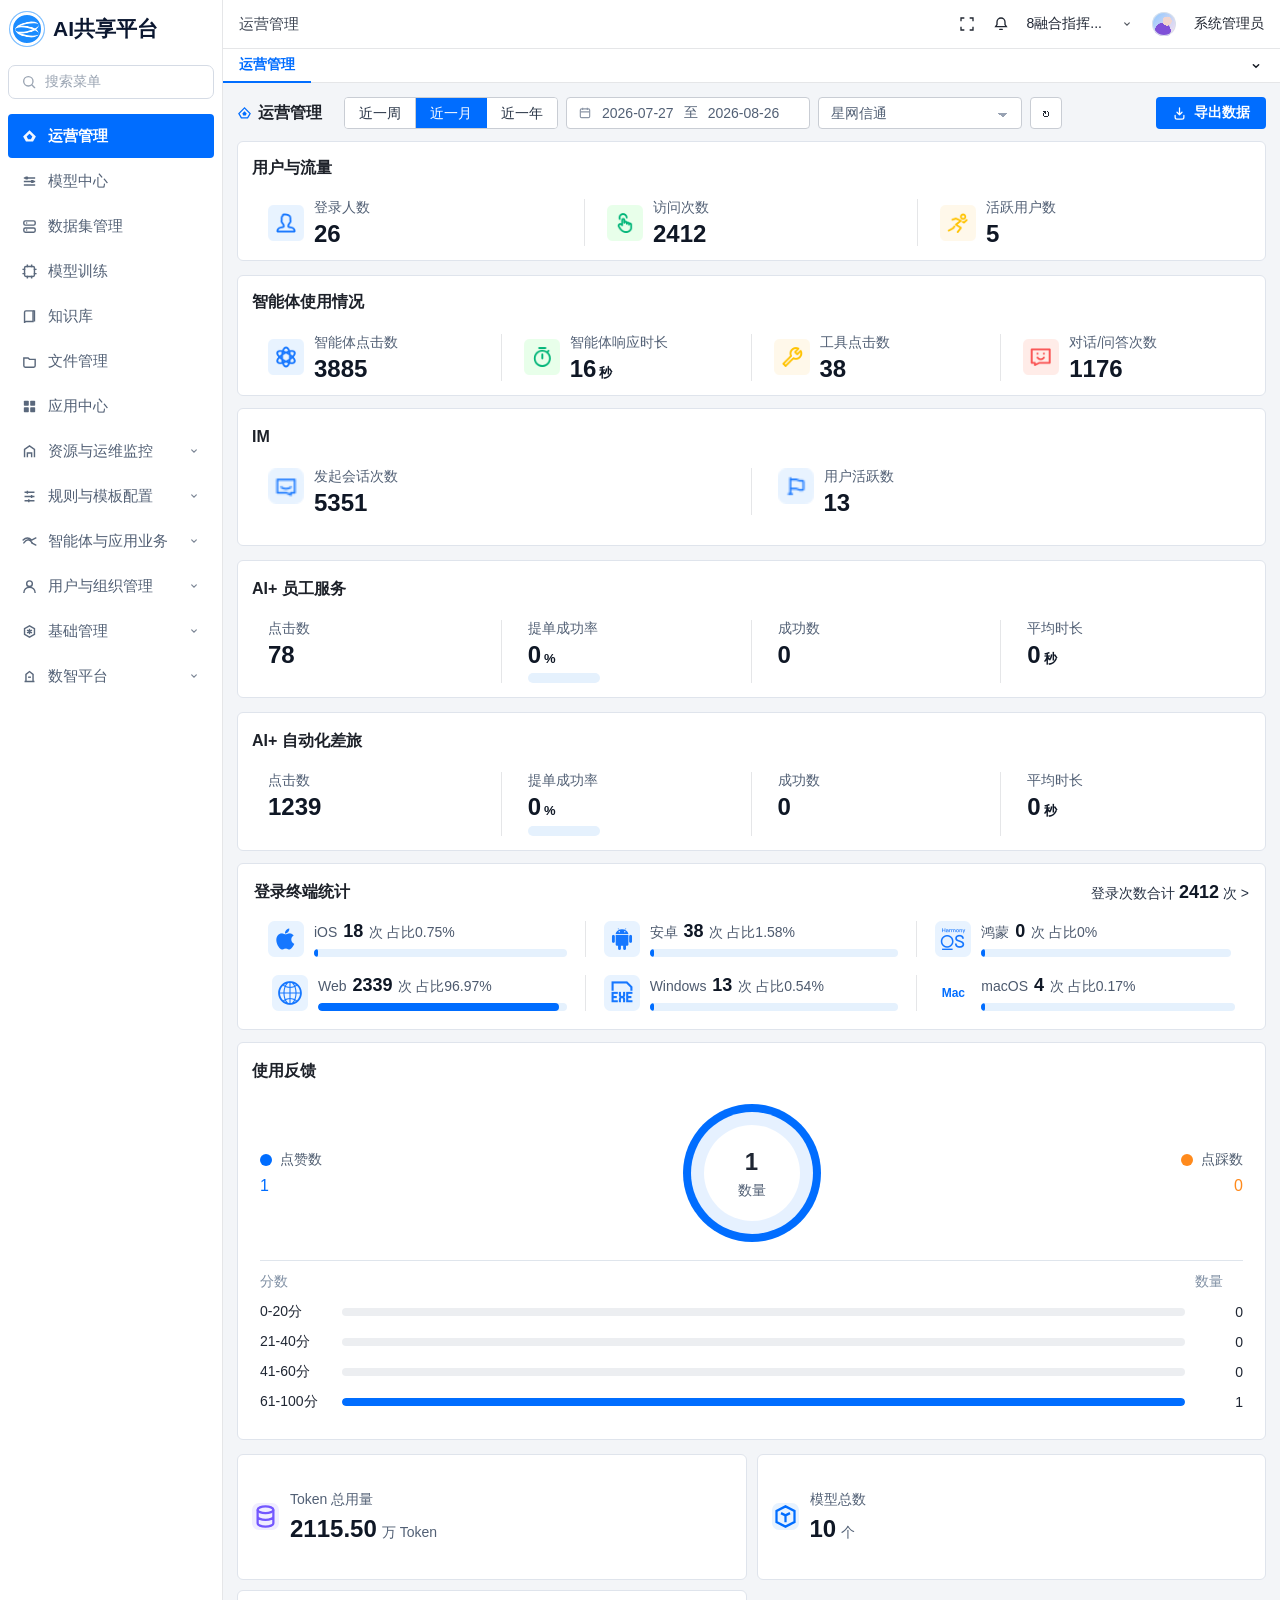
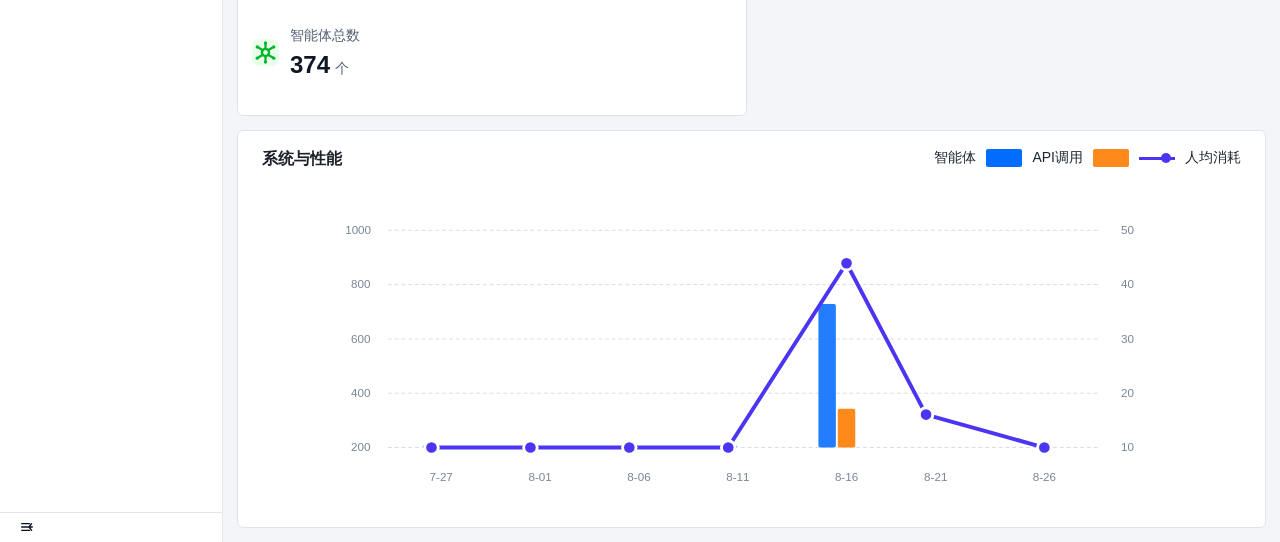
==== commit 34647483: "Add agent total metric" ====
--- a/index.html
+++ b/index.html
@@ -671,6 +671,10 @@
     .resource-card:nth-child(2) .resource-icon {
       color: var(--blue);
       background: var(--blue-soft);
+    }
+    .resource-card:nth-child(3) .resource-icon {
+      color: #00B42A;
+      background: #E8FFEA;
     }
     .resource-label {
       color: #526075;
@@ -1201,6 +1205,10 @@
                 <span class="resource-icon"><svg viewBox="0 0 24 24" fill="none"><path d="M12 3 4 7v10l8 4 8-4V7l-8-4Z" stroke="currentColor" stroke-width="2"/><path d="m8 9 4 2 4-2M12 11v6" stroke="currentColor" stroke-width="2"/></svg></span>
                 <div><div class="resource-label">模型总数</div><div class="resource-value">10<small>个</small></div></div>
               </section>
+              <section class="resource-card">
+                <span class="resource-icon"><svg viewBox="0 0 24 24" fill="none"><path d="M12 4v5M12 15v5M5.6 7.5l4.2 2.5M14.2 14l4.2 2.5M18.4 7.5 14.2 10M9.8 14l-4.2 2.5" stroke="currentColor" stroke-width="2" stroke-linecap="round"/><circle cx="12" cy="12" r="3.2" stroke="currentColor" stroke-width="2"/><circle cx="12" cy="3.5" r="1.4" fill="currentColor"/><circle cx="12" cy="20.5" r="1.4" fill="currentColor"/><circle cx="4.6" cy="7" r="1.4" fill="currentColor"/><circle cx="19.4" cy="7" r="1.4" fill="currentColor"/><circle cx="4.6" cy="17" r="1.4" fill="currentColor"/><circle cx="19.4" cy="17" r="1.4" fill="currentColor"/></svg></span>
+                <div><div class="resource-label">智能体总数</div><div class="resource-value">374<small>个</small></div></div>
+              </section>
             </div>
 
             <section class="card system-card">
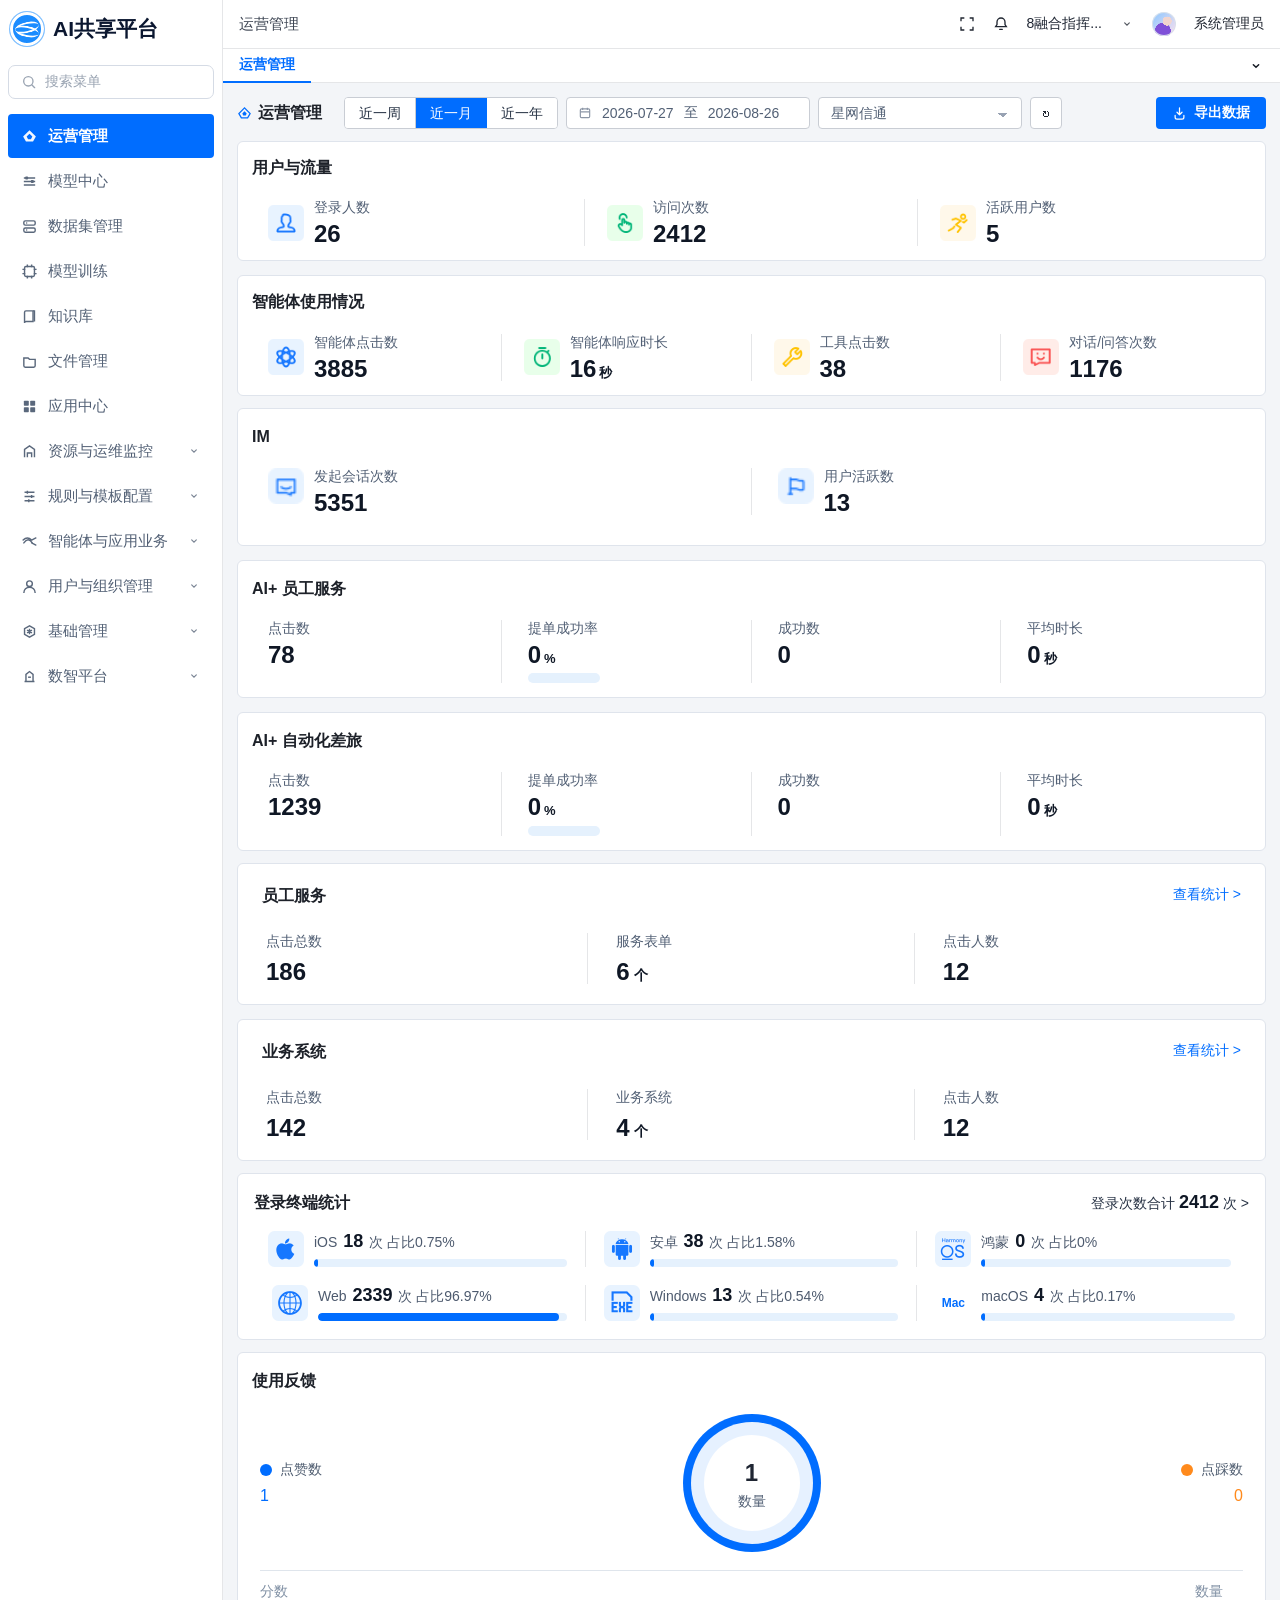
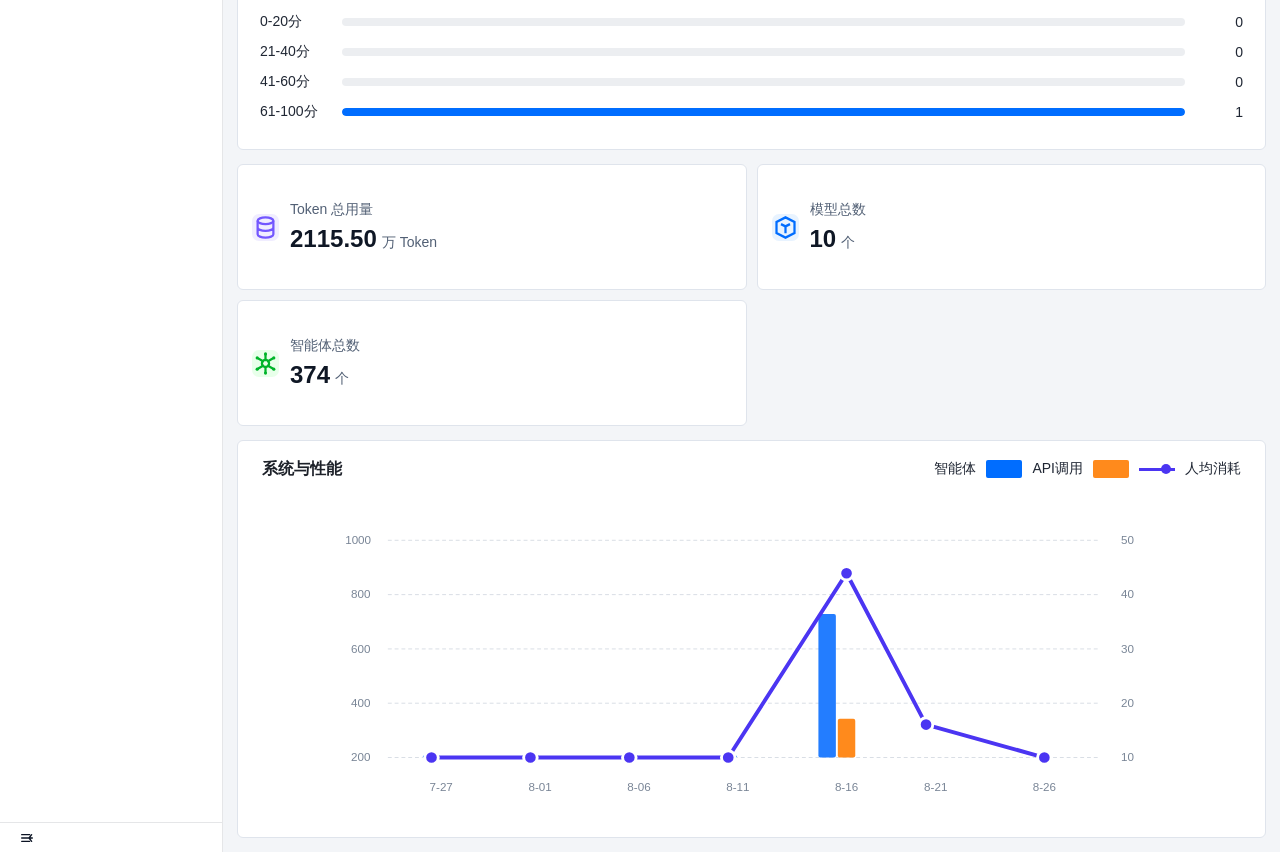
==== commit e8cf9c6f: "Add employee and business click statistics" ====
--- a/index.html
+++ b/index.html
@@ -354,6 +354,11 @@
       grid-template-columns: minmax(340px, .78fr) minmax(470px, 1.03fr) minmax(470px, 1.03fr);
       gap: 14px;
     }
+    .service-system-grid {
+      display: grid;
+      grid-template-columns: repeat(2, minmax(0, 1fr));
+      gap: 14px;
+    }
     .bottom-grid {
       display: grid;
       grid-template-columns: minmax(360px, .65fr) 254px minmax(660px, 1.35fr);
@@ -445,6 +450,52 @@
     .business-card .value { font-size: 24px; }
     .business-card .metric:nth-child(2) > div { max-width: 82px; }
     .business-card .progress { width: 72px; height: 10px; margin-top: 6px; }
+    .overview-card {
+      min-height: 132px;
+      padding: 22px 24px 20px;
+      cursor: pointer;
+    }
+    .overview-card-head {
+      display: flex;
+      align-items: center;
+      justify-content: space-between;
+      gap: 14px;
+    }
+    .overview-card-link {
+      color: var(--blue);
+      font-size: 14px;
+      white-space: nowrap;
+    }
+    .overview-metrics {
+      margin-top: 28px;
+      display: grid;
+      grid-template-columns: repeat(3, minmax(0, 1fr));
+    }
+    .overview-metric {
+      min-width: 0;
+      padding: 0 28px;
+      border-right: 1px solid var(--line);
+    }
+    .overview-metric:first-child { padding-left: 4px; }
+    .overview-metric:last-child { border-right: 0; padding-right: 4px; }
+    .overview-label {
+      margin-bottom: 8px;
+      color: #526075;
+      white-space: nowrap;
+    }
+    .overview-value {
+      color: #0f1725;
+      font-size: 24px;
+      line-height: 1.05;
+      font-weight: 700;
+      white-space: nowrap;
+    }
+    .overview-value small {
+      margin-left: 4px;
+      color: #0f1725;
+      font-size: 14px;
+      font-weight: 600;
+    }
     .progress {
       width: 122px;
       max-width: 100%;
@@ -828,6 +879,7 @@
     .app-detail-body { padding:16px 24px 24px; }
     .app-toolbar { min-height:32px; flex:1 1 auto; display:flex; align-items:center; justify-content:flex-end; gap:8px; margin-bottom:0; flex-wrap:wrap; }
     .app-toolbar strong { display:none; }
+    #applicationPage .app-toolbar strong { display:block; margin-right:auto; color:var(--text); font-size:14px; font-weight:600; white-space:nowrap; }
     .org-level-switch { position:relative; margin-left:auto; }
     .org-level-trigger { position:relative; width:250px; height:32px; padding:0 36px 0 12px; display:flex; align-items:center; justify-content:flex-start; border:1px solid var(--line-dark); border-radius:4px; background:#fff; color:#3e4858; font-size:14px; }
     .org-level-trigger > span:first-child { min-width:0; overflow:hidden; text-overflow:ellipsis; white-space:nowrap; }
@@ -857,7 +909,7 @@
     #appType { min-width:220px; }
     #appStatus { min-width:130px; }
     .org-level-switch + .app-filters { margin-left:0; }
-    .app-summary { display:grid; grid-template-columns:repeat(auto-fit,minmax(190px,1fr)); gap:16px; margin-bottom:18px; }
+    .app-summary { display:grid; grid-template-columns:repeat(4,minmax(0,1fr)); gap:16px; margin-bottom:18px; }
     .app-summary.hide { display:none; }
     .app-stat { position:relative; min-height:108px; overflow:hidden; border:1px solid #DDE6F4; background:linear-gradient(135deg,#fff 0%,#fff 58%,#F1F7FF 100%); border-radius:6px; padding:18px 18px 16px; box-shadow:0 2px 8px rgba(29,33,41,.06); }
     .app-stat::after { content:""; position:absolute; right:16px; top:16px; width:50px; height:50px; border-radius:12px; background:var(--blue-soft); opacity:.9; }
@@ -914,12 +966,14 @@
     .icon-btn { width:32px; height:32px; border:1px solid var(--line-dark); background:#fff; border-radius:4px; font-size:16px; color:#202631; }
     .icon-btn:hover { border-color:var(--blue-hover); color:var(--blue-hover); }
     .link-hint { border:0; background:transparent; padding:0; color:#273244; cursor:pointer; font:inherit; }
-    .terminal-item[data-terminal], .smart-action[data-service], .im-action[data-service], .ai-card[data-service] { cursor:pointer; }
+    .terminal-item[data-terminal], .smart-action[data-service], .im-action[data-service], .ai-card[data-service], .service-card[data-service] { cursor:pointer; }
     .terminal-item[data-terminal]:hover, .smart-action[data-service]:hover, .im-action[data-service]:hover { background:#f8fbff; }
     @media (max-width: 1480px) {
       .top-grid,
       .middle-grid,
+      .service-system-grid,
       .bottom-grid { grid-template-columns: 1fr; }
+      .app-summary { grid-template-columns:repeat(2,minmax(0,1fr)); }
       .terminal-list { grid-template-columns: repeat(3, minmax(0, 1fr)); row-gap: 18px; }
       .terminal-item:nth-child(3) { border-right: 0; }
       .resource-stack { grid-template-columns: repeat(2, minmax(0, 1fr)); }
@@ -954,6 +1008,16 @@
       .metrics.three,
       .metrics.four,
       .metrics.two { grid-template-columns: 1fr; margin-top: 18px; }
+      .overview-metrics,
+      .app-summary { grid-template-columns: 1fr; }
+      .overview-metric,
+      .overview-metric:first-child,
+      .overview-metric:last-child {
+        padding: 12px 4px;
+        border-right: 0;
+        border-bottom: 1px solid var(--line);
+      }
+      .overview-metric:last-child { border-bottom: 0; }
       .metric,
       .metric:first-child,
       .metric:last-child {
@@ -1138,6 +1202,50 @@
             </section>
           </div>
 
+          <div class="service-system-grid">
+            <section class="card overview-card service-card" data-service="employeePortal" role="button" tabindex="0" aria-label="查看员工服务点击统计">
+              <div class="overview-card-head">
+                <h2>员工服务</h2>
+                <span class="overview-card-link">查看统计 &gt;</span>
+              </div>
+              <div class="overview-metrics">
+                <div class="overview-metric">
+                  <div class="overview-label">点击总数</div>
+                  <div class="overview-value" data-service-total="employeePortal">186</div>
+                </div>
+                <div class="overview-metric">
+                  <div class="overview-label">服务表单</div>
+                  <div class="overview-value">6<small>个</small></div>
+                </div>
+                <div class="overview-metric">
+                  <div class="overview-label">点击人数</div>
+                  <div class="overview-value" data-service-users="employeePortal">12</div>
+                </div>
+              </div>
+            </section>
+
+            <section class="card overview-card service-card" data-service="business" role="button" tabindex="0" aria-label="查看业务系统点击统计">
+              <div class="overview-card-head">
+                <h2>业务系统</h2>
+                <span class="overview-card-link">查看统计 &gt;</span>
+              </div>
+              <div class="overview-metrics">
+                <div class="overview-metric">
+                  <div class="overview-label">点击总数</div>
+                  <div class="overview-value" data-service-total="business">142</div>
+                </div>
+                <div class="overview-metric">
+                  <div class="overview-label">业务系统</div>
+                  <div class="overview-value">4<small>个</small></div>
+                </div>
+                <div class="overview-metric">
+                  <div class="overview-label">点击人数</div>
+                  <div class="overview-value" data-service-users="business">12</div>
+                </div>
+              </div>
+            </section>
+          </div>
+
           <section class="card terminal-card">
             <div class="card-title-row">
               <h2>登录终端统计</h2>
@@ -1382,11 +1490,78 @@
       imActive: { title:'IM - 用户活跃度', prefix:'IMY', count:13, mode:'im', objectLabel:'统计类型', orgSubtitle:'按机构统计用户活跃度，可下钻查看下级机构', showTypes:false, types:['用户活跃'], terms:{ action:'活跃', total:'用户活跃数', people:'活跃人数', person:'用户名', time:'活跃时间', detail:'活跃明细', record:'活跃记录' } },
       aiEmployee: { title:'AI+ 员工服务', prefix:'AIYG', count:78, mode:'application', showSubmission:true, objectLabel:'单据类型', types:['请休假申请','加班申请','收入证明'] },
       travel: { title:'AI+ 自动化差旅', prefix:'CL', count:1239, mode:'application', showSubmission:true, objectLabel:'单据类型', types:['出差申请','日常报账单','单人差旅报账单'] },
-      employeePortal: { title:'员工服务', prefix:'YG', count:186, mode:'click', objectLabel:'服务表单', types:['加班申请','相对方准入','请休假','报销单','出差申请','合同申请'] },
-      business: { title:'业务系统', prefix:'XT', count:142, mode:'click', objectLabel:'业务系统', types:['数字人力系统','财务共享系统','AI共享平台','法务系统'] }
+      employeePortal: { title:'员工服务', detailTitle:'员工服务点击统计', prefix:'YG', count:186, mode:'click', objectLabel:'服务表单', orgSubtitle:'按机构统计服务表单点击总数，可下钻查看下级机构', types:['加班申请','相对方准入','请休假','报销单','出差申请','合同申请'], terms:{ action:'点击', total:'点击总数', people:'点击人数', person:'点击人', time:'点击时间', detail:'点击明细', record:'点击记录' } },
+      business: { title:'业务系统', detailTitle:'业务系统点击统计', prefix:'XT', count:142, mode:'click', objectLabel:'业务系统', orgSubtitle:'按机构统计业务系统点击总数，可下钻查看下级机构', types:['数字人力系统','财务共享系统','AI共享平台','法务系统'], terms:{ action:'点击', total:'点击总数', people:'点击人数', person:'点击人', time:'点击时间', detail:'点击明细', record:'点击记录' } }
     };
+    const structuredApplicationStats = {
+      employeePortal: [
+        { org:'AI项目组', dept:'星网', people:['张三','赵六','李四'], order:['相对方准入','报销单','出差申请','合同申请','加班申请'], counts:{ '加班申请':16, '相对方准入':4, '请休假':0, '报销单':13, '出差申请':3, '合同申请':12 } },
+        { org:'国义招标', dept:'信息中心', people:['孙八','郑十一'], order:['相对方准入','出差申请','请休假','合同申请'], counts:{ '加班申请':0, '相对方准入':13, '请休假':3, '报销单':0, '出差申请':13, '合同申请':3 } },
+        { org:'集团总部', dept:'财务资金部', people:['陈十三'], order:['请休假','报销单'], counts:{ '加班申请':0, '相对方准入':0, '请休假':13, '报销单':3, '出差申请':0, '合同申请':0 } },
+        { org:'广新研究院', dept:'数字与人工智能部', people:['周九'], order:['加班申请','相对方准入'], counts:{ '加班申请':12, '相对方准入':3, '请休假':0, '报销单':0, '出差申请':0, '合同申请':0 } },
+        { org:'广新研究院', dept:'本级（直属人员）', people:['褚十四'], order:['相对方准入','请休假'], counts:{ '加班申请':0, '相对方准入':12, '请休假':3, '报销单':0, '出差申请':0, '合同申请':0 } },
+        { org:'香港投资', dept:'运营管理部', people:['钱七'], order:['请休假','报销单'], counts:{ '加班申请':0, '相对方准入':0, '请休假':12, '报销单':3, '出差申请':0, '合同申请':0 } },
+        { org:'集团总部', dept:'财务管理部', people:['冯十二'], order:['报销单','出差申请'], counts:{ '加班申请':0, '相对方准入':0, '请休假':0, '报销单':12, '出差申请':3, '合同申请':0 } },
+        { org:'集团总部', dept:'数智管理部', people:['王五'], order:['出差申请','合同申请'], counts:{ '加班申请':0, '相对方准入':0, '请休假':0, '报销单':0, '出差申请':12, '合同申请':3 } },
+        { org:'集团总部', dept:'资本投资中心', people:['吴十'], order:['合同申请','加班申请'], counts:{ '加班申请':3, '相对方准入':0, '请休假':0, '报销单':0, '出差申请':0, '合同申请':12 } }
+      ],
+      business: [
+        { org:'AI项目组', dept:'星网', people:['赵六','李四','张三'], order:['财务共享系统','AI共享平台','数字人力系统','法务系统'], counts:{ '数字人力系统':9, '财务共享系统':13, 'AI共享平台':12, '法务系统':2 } },
+        { org:'国义招标', dept:'信息中心', people:['郑十一','孙八'], order:['财务共享系统','AI共享平台','法务系统'], counts:{ '数字人力系统':0, '财务共享系统':10, 'AI共享平台':10, '法务系统':3 } },
+        { org:'广新研究院', dept:'数字与人工智能部', people:['周九'], order:['法务系统','数字人力系统'], counts:{ '数字人力系统':3, '财务共享系统':0, 'AI共享平台':0, '法务系统':9 } },
+        { org:'广新研究院', dept:'本级（直属人员）', people:['褚十四'], order:['数字人力系统','财务共享系统'], counts:{ '数字人力系统':10, '财务共享系统':2, 'AI共享平台':0, '法务系统':0 } },
+        { org:'香港投资', dept:'运营管理部', people:['钱七'], order:['财务共享系统','AI共享平台'], counts:{ '数字人力系统':0, '财务共享系统':9, 'AI共享平台':3, '法务系统':0 } },
+        { org:'集团总部', dept:'财务管理部', people:['冯十二'], order:['AI共享平台','法务系统'], counts:{ '数字人力系统':0, '财务共享系统':0, 'AI共享平台':10, '法务系统':2 } },
+        { org:'集团总部', dept:'数智管理部', people:['王五'], order:['法务系统','数字人力系统'], counts:{ '数字人力系统':2, '财务共享系统':0, 'AI共享平台':0, '法务系统':10 } },
+        { org:'集团总部', dept:'资本投资中心', people:['吴十'], order:['数字人力系统','财务共享系统'], counts:{ '数字人力系统':9, '财务共享系统':3, 'AI共享平台':0, '法务系统':0 } },
+        { org:'集团总部', dept:'财务资金部', people:['陈十三'], order:['法务系统','数字人力系统'], counts:{ '数字人力系统':2, '财务共享系统':0, 'AI共享平台':0, '法务系统':9 } }
+      ]
+    };
+    function expandStructuredTypeQueue(types, counts, order=[]) {
+      const remaining={};
+      const priority=[...order, ...types.filter(type=>!order.includes(type))];
+      const total=types.reduce((sum,type)=>{remaining[type]=counts[type]||0;return sum+remaining[type]},0);
+      const queue=[];
+      while(queue.length<total){
+        let added=false;
+        priority.forEach(type=>{ if(remaining[type]>0){ queue.push(type); remaining[type]-=1; added=true; } });
+        if(!added)break;
+      }
+      return queue;
+    }
+    function createStructuredApplicationRecords(key) {
+      const config=applicationConfigs[key];
+      const states=structuredApplicationStats[key].map((item,index)=>({ ...item, index, emitted:0, queue:expandStructuredTypeQueue(config.types,item.counts,item.order) }));
+      const records=[];
+      const total=states.reduce((sum,item)=>sum+item.queue.length,0);
+      while(records.length<total){
+        states.forEach(state=>{
+          if(!state.queue.length)return;
+          const type=state.queue.shift();
+          const people=state.people.length?state.people:[baseUsers[state.index%baseUsers.length][0]];
+          const recordIndex=records.length;
+          const day=String(18-(recordIndex%15)).padStart(2,'0');
+          const hour=String(8+(recordIndex%10)).padStart(2,'0');
+          const minute=String((recordIndex*7)%60).padStart(2,'0');
+          const second=String((recordIndex*11)%60).padStart(2,'0');
+          records.push({
+            id:`${config.prefix}202608${String(1001+recordIndex).padStart(4,'0')}`,
+            name:people[state.emitted%people.length],
+            org:state.org,
+            dept:state.dept,
+            type,
+            submissionSuccess:null,
+            durationSeconds:null,
+            submittedAt:`2026-08-${day} ${hour}:${minute}:${second}`
+          });
+          state.emitted+=1;
+        });
+      }
+      return records;
+    }
     function createApplicationRecords(key) {
       const config=applicationConfigs[key],offsets={agentClick:7,toolClick:8,qaCount:9,imSession:2,imActive:4,aiEmployee:1,travel:6,employeePortal:0,business:3};
+      if(structuredApplicationStats[key])return createStructuredApplicationRecords(key);
       return Array.from({length:config.count},(_,i)=>{
         const user=baseUsers[(i*5+offsets[key])%baseUsers.length];
         const submissionSuccess=key==='travel'?i%10<7:key==='aiEmployee'?false:null;
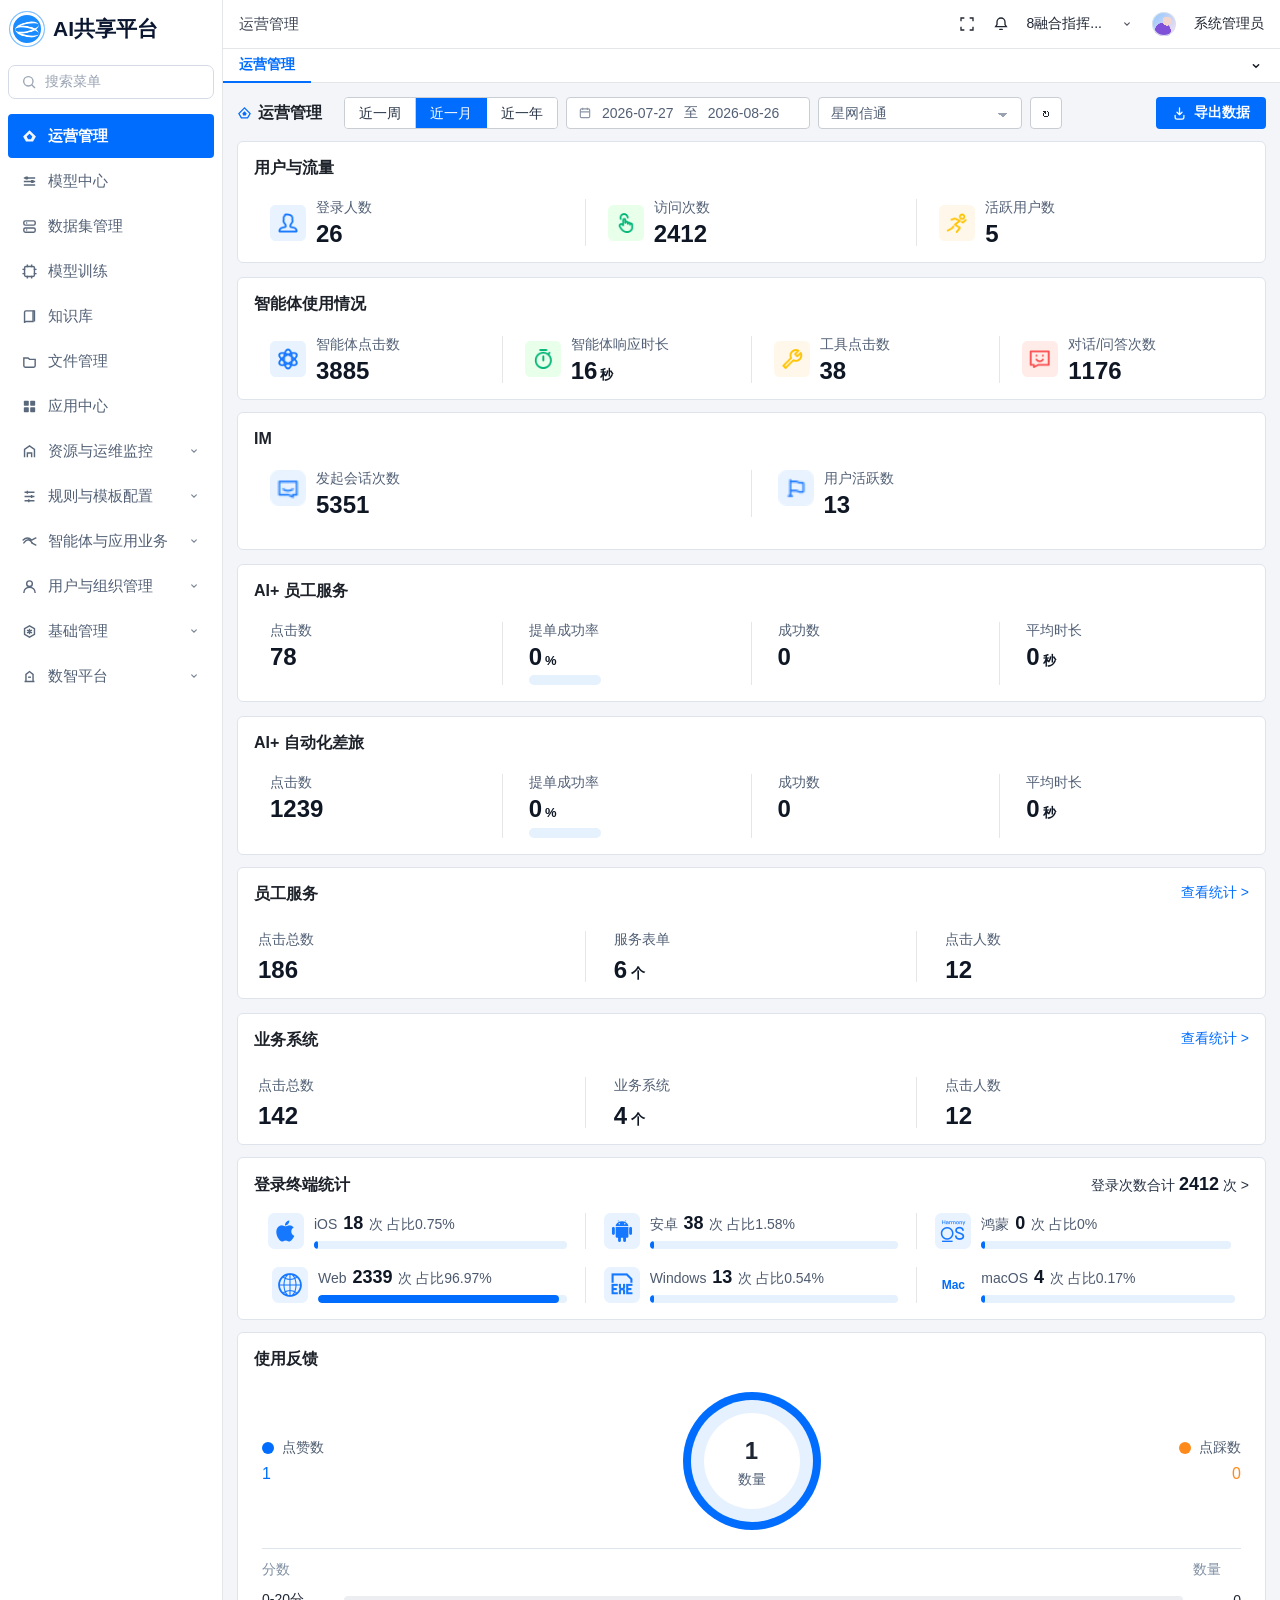
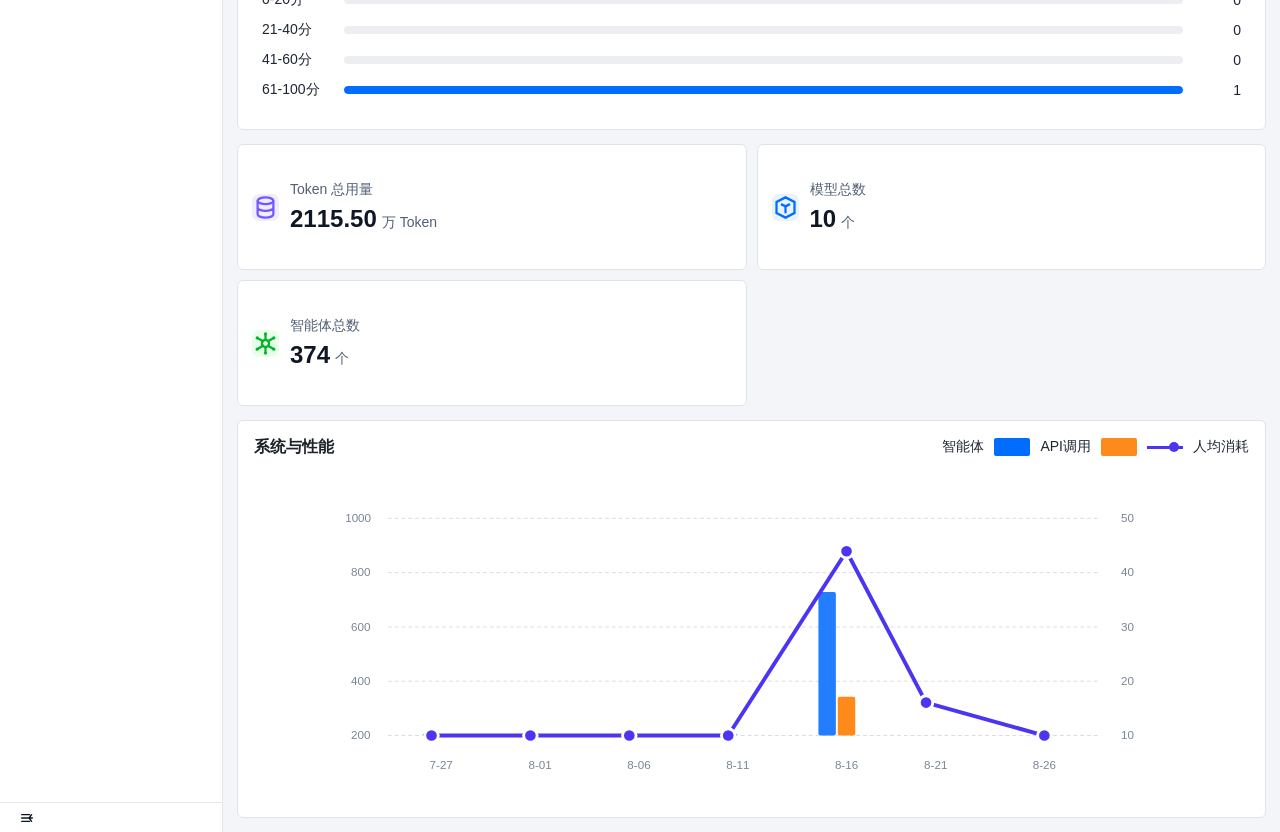
==== commit 24dad4a9: "Normalize dashboard card padding" ====
--- a/index.html
+++ b/index.html
@@ -387,7 +387,7 @@
     }
     .summary-card {
       min-height: 118px;
-      padding: 16px 14px 14px;
+      padding: 16px;
     }
     .metrics {
       display: grid;
@@ -438,7 +438,7 @@
     }
     .business-card {
       min-height: 138px;
-      padding: 18px 14px 14px;
+      padding: 16px;
     }
     .business-card .metrics { margin-top: 22px; }
     .business-card .metric {
@@ -452,7 +452,7 @@
     .business-card .progress { width: 72px; height: 10px; margin-top: 6px; }
     .overview-card {
       min-height: 132px;
-      padding: 22px 24px 20px;
+      padding: 16px;
       cursor: pointer;
     }
     .overview-card-head {
@@ -514,7 +514,7 @@
     }
     .terminal-card {
       min-height: 120px;
-      padding: 18px 16px 18px;
+      padding: 16px;
     }
     .card-title-row {
       display: flex;
@@ -587,7 +587,7 @@
     .feedback-card,
     .system-card {
       min-height: 398px;
-      padding: 18px 14px 16px;
+      padding: 16px;
     }
     .feedback-main {
       display: grid;
@@ -746,7 +746,7 @@
       font-weight: 400;
     }
     .system-card {
-      padding: 18px 24px 16px;
+      padding: 16px;
     }
     .chart-head {
       display: flex;
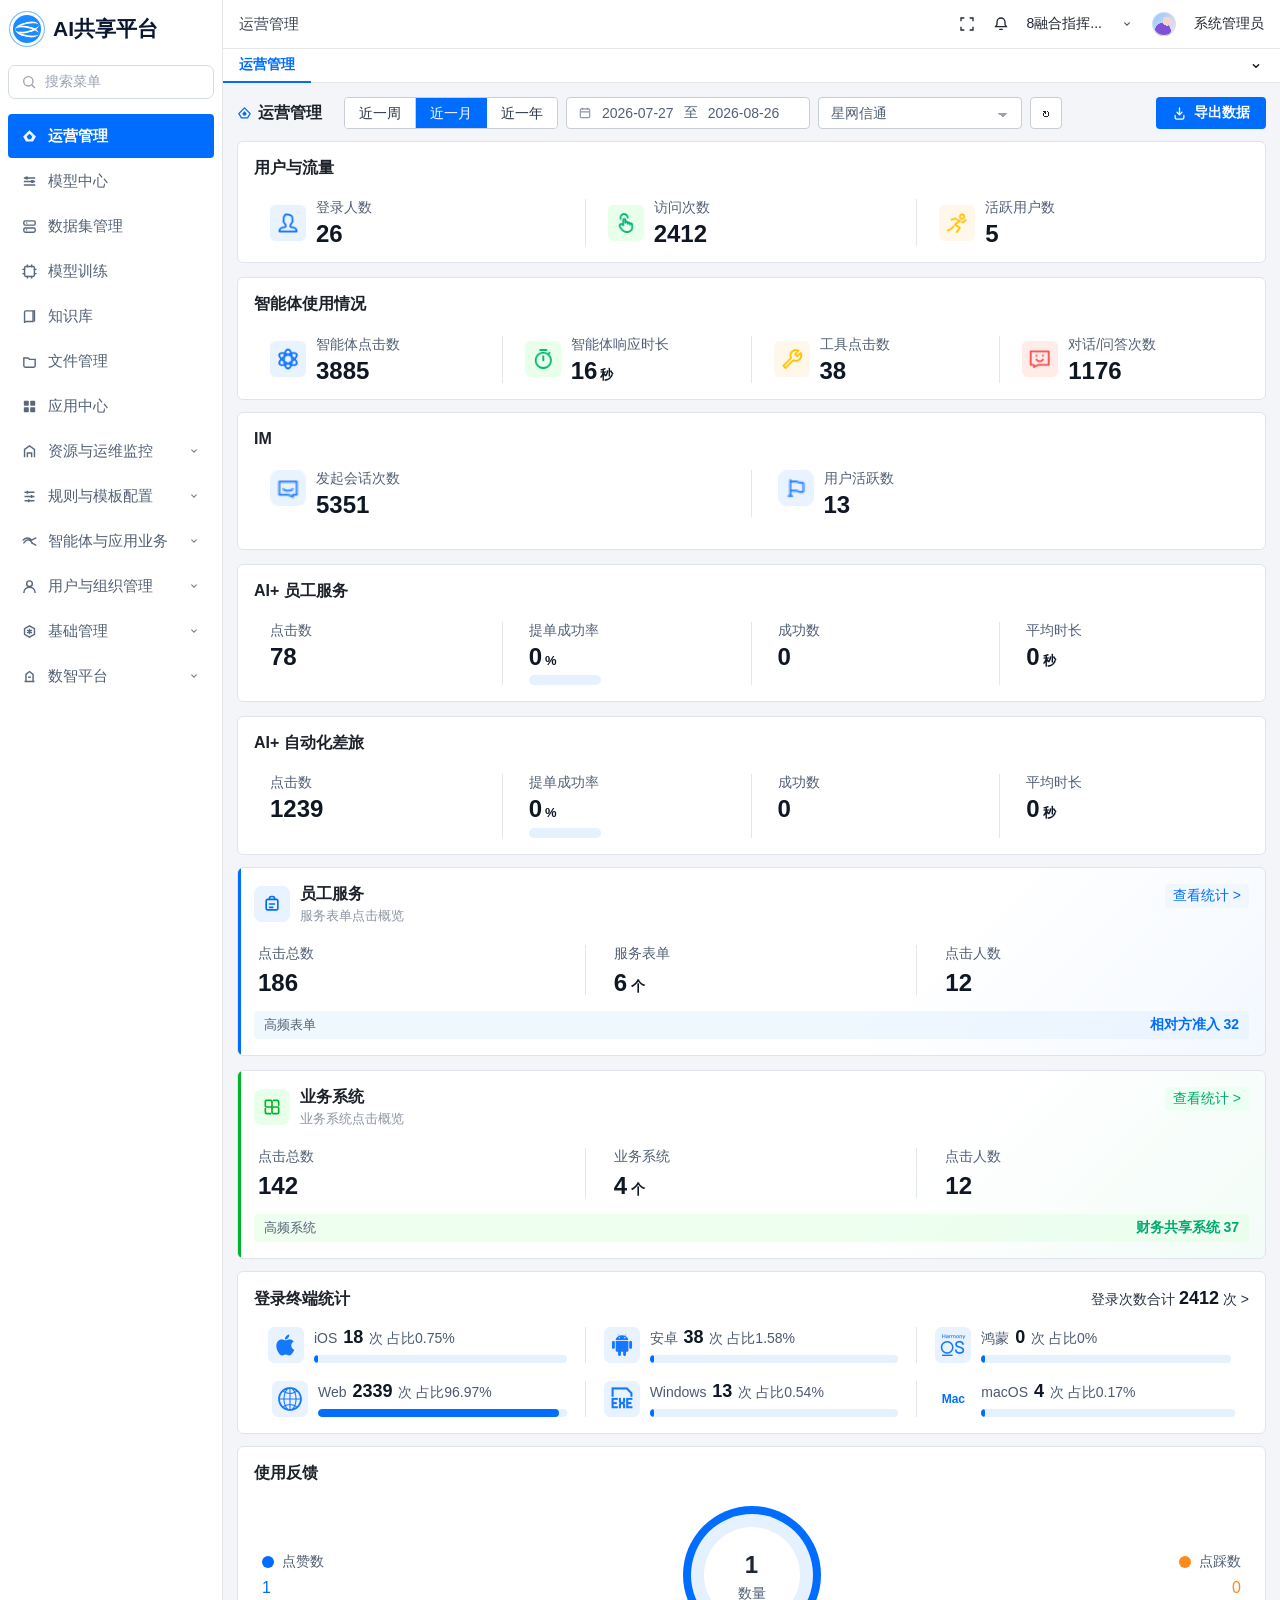
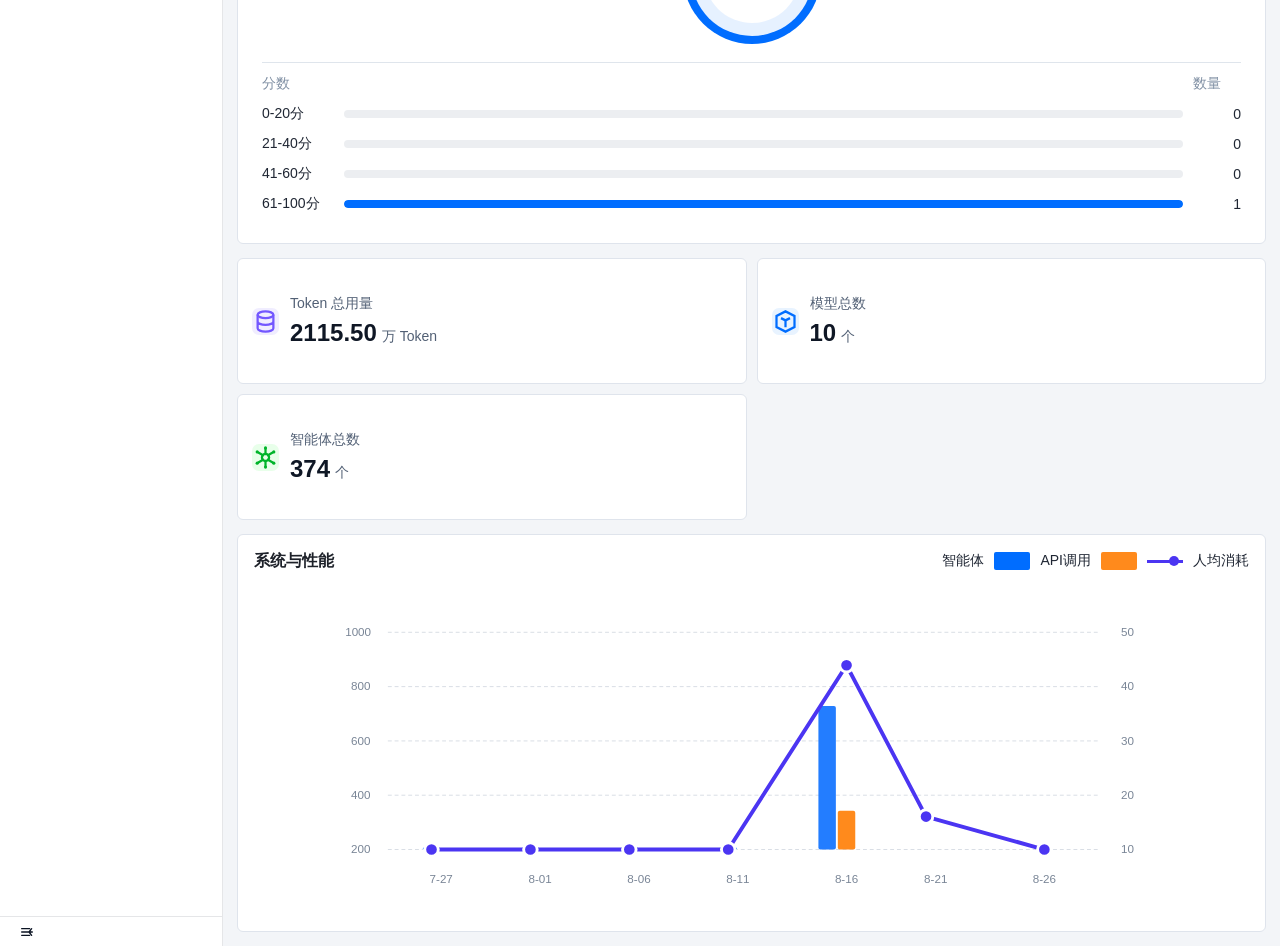
==== commit 729eed53: "Redesign service and business overview cards" ====
--- a/index.html
+++ b/index.html
@@ -451,23 +451,80 @@
     .business-card .metric:nth-child(2) > div { max-width: 82px; }
     .business-card .progress { width: 72px; height: 10px; margin-top: 6px; }
     .overview-card {
-      min-height: 132px;
+      position: relative;
+      min-height: 160px;
       padding: 16px;
       cursor: pointer;
+      background: linear-gradient(135deg, #fff 0%, #fff 64%, #F3F8FF 100%);
+    }
+    .overview-card::before {
+      content: "";
+      position: absolute;
+      left: 0;
+      top: 0;
+      bottom: 0;
+      width: 3px;
+      background: var(--blue);
+    }
+    .service-card[data-service="business"] {
+      background: linear-gradient(135deg, #fff 0%, #fff 64%, #F2FCF7 100%);
+    }
+    .service-card[data-service="business"]::before {
+      background: #00B42A;
     }
     .overview-card-head {
       display: flex;
-      align-items: center;
+      align-items: flex-start;
       justify-content: space-between;
       gap: 14px;
     }
+    .overview-title {
+      min-width: 0;
+      display: flex;
+      align-items: center;
+      gap: 10px;
+    }
+    .overview-icon {
+      width: 36px;
+      height: 36px;
+      display: grid;
+      place-items: center;
+      border-radius: 8px;
+      color: var(--blue);
+      background: #E8F3FF;
+      flex: 0 0 auto;
+    }
+    .overview-icon svg {
+      width: 20px;
+      height: 20px;
+    }
+    .service-card[data-service="business"] .overview-icon {
+      color: #00B42A;
+      background: #E8FFEA;
+    }
+    .overview-subtitle {
+      margin-top: 4px;
+      color: #8b94a3;
+      font-size: 13px;
+      white-space: nowrap;
+    }
     .overview-card-link {
+      height: 24px;
+      padding: 0 8px;
+      display: inline-flex;
+      align-items: center;
+      border-radius: 4px;
       color: var(--blue);
+      background: #F1F7FF;
       font-size: 14px;
       white-space: nowrap;
     }
+    .service-card[data-service="business"] .overview-card-link {
+      color: #00A870;
+      background: #ECFFF3;
+    }
     .overview-metrics {
-      margin-top: 28px;
+      margin-top: 20px;
       display: grid;
       grid-template-columns: repeat(3, minmax(0, 1fr));
     }
@@ -479,7 +536,7 @@
     .overview-metric:first-child { padding-left: 4px; }
     .overview-metric:last-child { border-right: 0; padding-right: 4px; }
     .overview-label {
-      margin-bottom: 8px;
+      margin-bottom: 7px;
       color: #526075;
       white-space: nowrap;
     }
@@ -495,6 +552,30 @@
       color: #0f1725;
       font-size: 14px;
       font-weight: 600;
+    }
+    .overview-foot {
+      height: 28px;
+      margin-top: 16px;
+      padding: 0 10px;
+      display: flex;
+      align-items: center;
+      justify-content: space-between;
+      gap: 10px;
+      border-radius: 4px;
+      color: #526075;
+      background: rgba(232, 243, 255, .68);
+      font-size: 13px;
+    }
+    .overview-foot b {
+      color: var(--blue);
+      font-size: 14px;
+      font-weight: 700;
+    }
+    .service-card[data-service="business"] .overview-foot {
+      background: rgba(232, 255, 234, .72);
+    }
+    .service-card[data-service="business"] .overview-foot b {
+      color: #00A870;
     }
     .progress {
       width: 122px;
@@ -1205,7 +1286,15 @@
           <div class="service-system-grid">
             <section class="card overview-card service-card" data-service="employeePortal" role="button" tabindex="0" aria-label="查看员工服务点击统计">
               <div class="overview-card-head">
-                <h2>员工服务</h2>
+                <div class="overview-title">
+                  <span class="overview-icon" aria-hidden="true">
+                    <svg viewBox="0 0 24 24" fill="none"><path d="M7 6.5h10a2 2 0 0 1 2 2v8.5a2 2 0 0 1-2 2H7a2 2 0 0 1-2-2V8.5a2 2 0 0 1 2-2Z" stroke="currentColor" stroke-width="2"/><path d="M9 6.5V5a2 2 0 0 1 2-2h2a2 2 0 0 1 2 2v1.5M9 12h6M9 16h4" stroke="currentColor" stroke-width="2" stroke-linecap="round"/></svg>
+                  </span>
+                  <div>
+                    <h2>员工服务</h2>
+                    <div class="overview-subtitle">服务表单点击概览</div>
+                  </div>
+                </div>
                 <span class="overview-card-link">查看统计 &gt;</span>
               </div>
               <div class="overview-metrics">
@@ -1222,11 +1311,20 @@
                   <div class="overview-value" data-service-users="employeePortal">12</div>
                 </div>
               </div>
+              <div class="overview-foot"><span>高频表单</span><b>相对方准入 32</b></div>
             </section>
 
             <section class="card overview-card service-card" data-service="business" role="button" tabindex="0" aria-label="查看业务系统点击统计">
               <div class="overview-card-head">
-                <h2>业务系统</h2>
+                <div class="overview-title">
+                  <span class="overview-icon" aria-hidden="true">
+                    <svg viewBox="0 0 24 24" fill="none"><path d="M4 5.5A1.5 1.5 0 0 1 5.5 4h5A1.5 1.5 0 0 1 12 5.5v5a1.5 1.5 0 0 1-1.5 1.5h-5A1.5 1.5 0 0 1 4 10.5v-5ZM12 13.5a1.5 1.5 0 0 1 1.5-1.5h5a1.5 1.5 0 0 1 1.5 1.5v5a1.5 1.5 0 0 1-1.5 1.5h-5a1.5 1.5 0 0 1-1.5-1.5v-5ZM14 4h4a2 2 0 0 1 2 2v4M10 20H6a2 2 0 0 1-2-2v-4" stroke="currentColor" stroke-width="2" stroke-linecap="round" stroke-linejoin="round"/></svg>
+                  </span>
+                  <div>
+                    <h2>业务系统</h2>
+                    <div class="overview-subtitle">业务系统点击概览</div>
+                  </div>
+                </div>
                 <span class="overview-card-link">查看统计 &gt;</span>
               </div>
               <div class="overview-metrics">
@@ -1243,6 +1341,7 @@
                   <div class="overview-value" data-service-users="business">12</div>
                 </div>
               </div>
+              <div class="overview-foot"><span>高频系统</span><b>财务共享系统 37</b></div>
             </section>
           </div>
 
